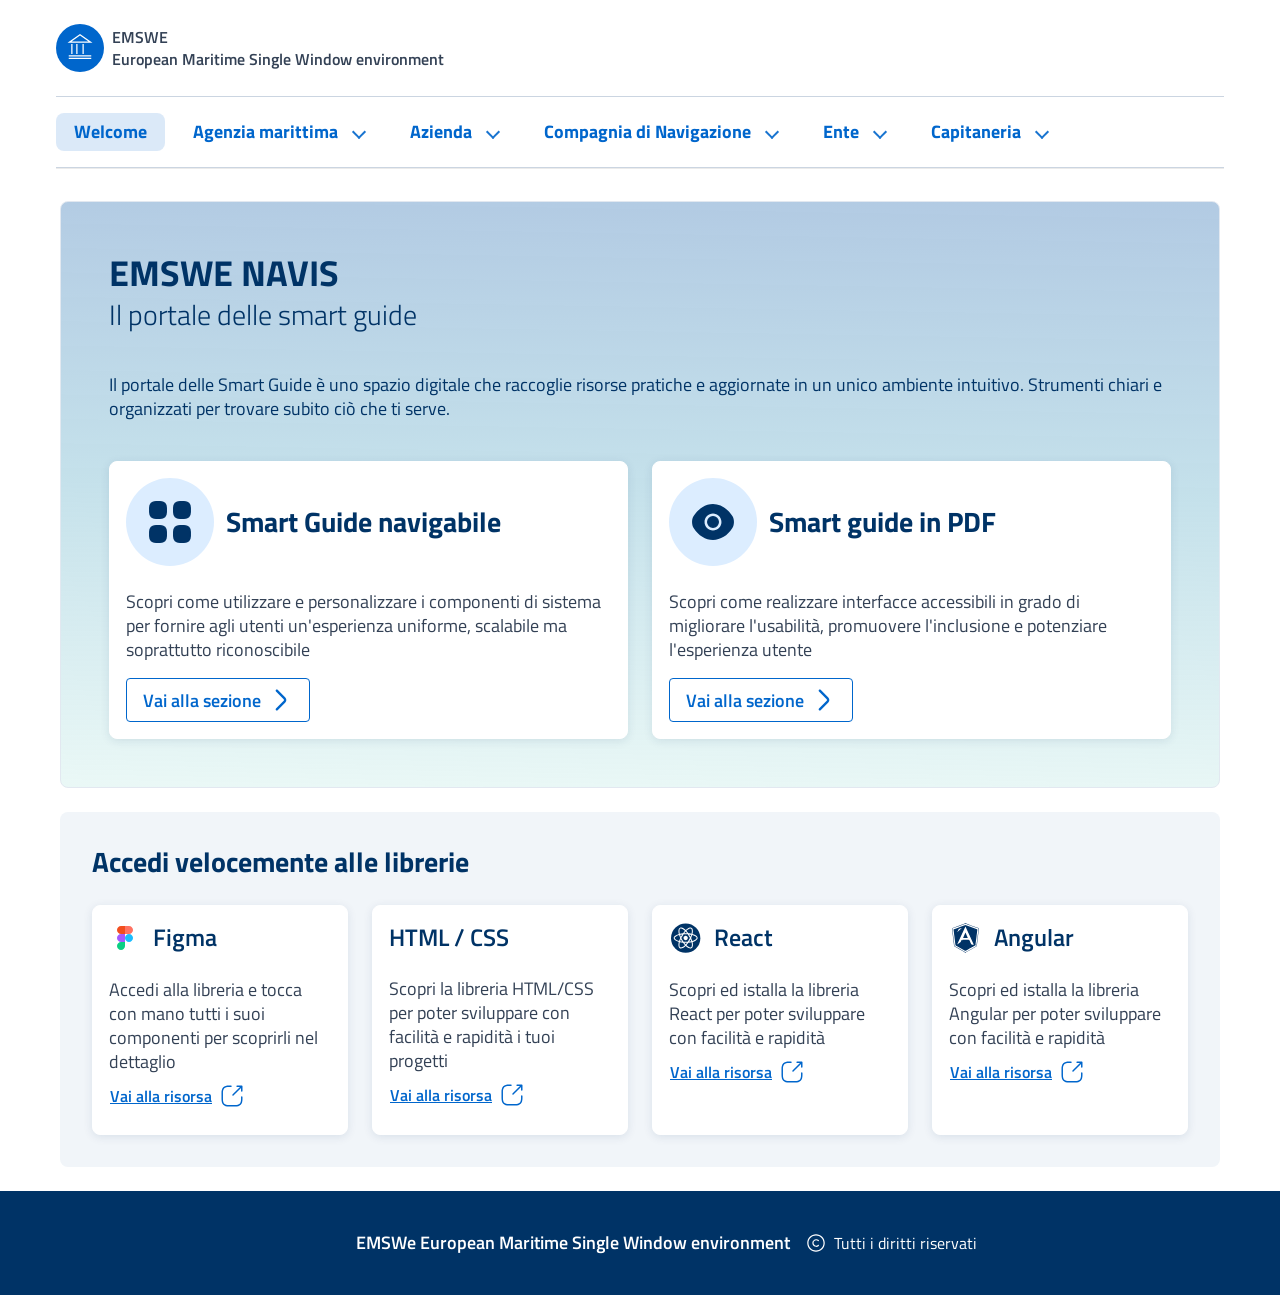
==== index.html @ e878275f "update" ====
<!DOCTYPE html>
<html lang="it">

<head>
  <meta charset="utf-8" />
  <title>EMSWE - European Maritime Single Window environment</title>
  <meta name="viewport" content="width=device-width, initial-scale=1, shrink-to-fit=no" />
  <link rel="shortcut icon" href="./favicon.ico" />

  <!-- Bootstrap 5.3 -->
  <link href="css/bootstrap.min.css" type="text/css" rel="stylesheet" />

  <!-- G36 Theme CSS -->
  <link href="css/font.css" type="text/css" rel="stylesheet" />
  <link href="css/form.css" type="text/css" rel="stylesheet" />
  <link href="css/table.css" type="text/css" rel="stylesheet" />
  <link href="css/theme.css" type="text/css" rel="stylesheet" />

  <!-- Custom css-->
  <link href="css/custom.css" type="text/css" rel="stylesheet" />


</head>

<body>

  <div class="skiplinks">
    <a class="visually-hidden-focusable" href="#navbarNav">Vai al menu di navigazione principale</a>
    <a class="visually-hidden-focusable" href="#main-content">Vai al contenuto principale</a>
    <a class="visually-hidden-focusable" href="#footer">Vai al piè di pagina</a>
  </div>

    <header class="header px-4 px-lg-9 sticky-top">

    <!-- =========================
         HEADER MIDDLE
         ========================= -->
    <div class="header-middle d-flex pt-lg-5 pb-lg-5">
      <div class="nav-left">
        <a class="navbar-brand" title="LOGO" href="index.html">
          <span class="brand-logo">
            <svg width="48" height="48" viewBox="0 0 48 48" fill="none" xmlns="http://www.w3.org/2000/svg">
              <circle cx="24" cy="24" r="24" fill="#0066CC" />
              <path fill-rule="evenodd" clip-rule="evenodd"
                d="M11.5 18.75L24 10L36.5 18.75H11.5ZM12.75 32.5V31.25H35.25V32.5H12.75ZM12.75 33.75V35H35.25V33.75H12.75ZM24 11.5L32.5 17.5H15.5L24 11.5ZM16.5 30V20H15.25V30H16.5ZM21.5 20V30H20.25V20H21.5ZM27.75 30V20H26.5V30H27.75ZM32.75 20V30H31.5V30H32.75Z"
                fill="white" />
            </svg>
          </span>
          <div class="brand-text">
            EMSWE<br />
            European Maritime Single Window environment
          </div>
        </a>
      </div>

      <!-- In mobile questo burger apre lo stesso menu dell'header-bottom (#navbar-D) -->
      <div class="nav-right">
        <div class="ps-3 ps-lg-0">
          <button class="navbar-toggler" type="button" data-bs-toggle="collapse" data-bs-target="#navbar-D"
            aria-controls="navbar-D" aria-expanded="false" aria-label="Toggle navigation">
            <span class="navbar-toggler-icon"></span>
          </button>
        </div>
      </div>
    </div>

    <!-- =========================
         HEADER BOTTOM (MEGA MENU)
         ========================= -->
    <div class="header-bottom">
      <nav class="navbar navbar-expand-lg navbar-light bg-white border-bottom" aria-label="Menu principale">

        <!-- burger SOLO mobile -->
        <button type="button" class="custom-navbar-toggler d-lg-none" aria-label="Mostra o nascondi il menu"
          data-bs-toggle="collapse" data-bs-target="#navbar-D" aria-controls="navbar-D" aria-expanded="false">
          <svg role="img" class="icon" aria-hidden="true">
            <use href="imgs/icon/sprite.svg#it-burger"></use>
          </svg>
        </button>

        <!-- area collassabile -->
        <div class="collapse navbar-collapse" id="navbar-D">

          <div class="menu-wrapper justify-content-lg-between w-100">
            <ul class="navbar-nav py-2">

              <!-- Welcome (metti active sulla pagina corrente) -->
              <li class="nav-item">
                <a class="nav-link active px-lg-2 px-xl-3" href="welcome.html">
                  <span>Welcome</span>
                </a>
              </li>

              <!-- Agenzia marittima -->
              <li class="nav-item dropdown">
                <button type="button" class="nav-link dropdown-toggle px-lg-2 px-xl-3" data-bs-toggle="dropdown"
                  aria-expanded="false" id="mm-agenzia">
                  <span>Agenzia marittima</span>
                  <svg role="img" class="icon icon-xs ms-1" aria-hidden="true">
                    <use href="imgs/icon/sprite.svg#it-expand"></use>
                  </svg>
                </button>

                <div class="dropdown-menu" aria-labelledby="mm-agenzia">
                  <a class="dropdown-item" href="agenzia-agente-raccomandatario.html">Agente raccomandatario marittimo</a>
                  <a class="dropdown-item" href="agenzia-collaboratore.html">Collaboratore</a>
                </div>
              </li>

              <!-- Azienda -->
              <li class="nav-item dropdown">
                <button type="button" class="nav-link dropdown-toggle px-lg-2 px-xl-3" data-bs-toggle="dropdown"
                  aria-expanded="false" id="mm-azienda">
                  <span>Azienda</span>
                  <svg role="img" class="icon icon-xs ms-1" aria-hidden="true">
                    <use href="imgs/icon/sprite.svg#it-expand"></use>
                  </svg>
                </button>

                <div class="dropdown-menu" aria-labelledby="mm-azienda">
                  <a class="dropdown-item" href="azienda-bunkeraggio.html">Società di bunkeraggio</a>
                  <a class="dropdown-item" href="azienda-rifiuti.html">Delegato pratiche rifiuti</a>
                  <a class="dropdown-item" href="azienda-centro-in.html">Centro IN</a>
                  <a class="dropdown-item" href="azienda-consolato.html">Consolato</a>
                  <a class="dropdown-item" href="azienda-pif.html">PIF</a>
                  <a class="dropdown-item" href="azienda-avvisatore.html">Avvisatore marittimo</a>
                  <a class="dropdown-item" href="azienda-stn.html">Servizio tecnico nautici</a>
                  <a class="dropdown-item" href="azienda-chimico-porto.html">Chimico del porto</a>
                  <a class="dropdown-item" href="azienda-terminalista.html">Terminalista</a>
                </div>
              </li>

              <!-- Compagnia di Navigazione -->
              <li class="nav-item dropdown">
                <button type="button" class="nav-link dropdown-toggle px-lg-2 px-xl-3" data-bs-toggle="dropdown"
                  aria-expanded="false" id="mm-compagnia">
                  <span>Compagnia di Navigazione</span>
                  <svg role="img" class="icon icon-xs ms-1" aria-hidden="true">
                    <use href="imgs/icon/sprite.svg#it-expand"></use>
                  </svg>
                </button>

                <div class="dropdown-menu" aria-labelledby="mm-compagnia">
                  <a class="dropdown-item" href="compagnia-comandante.html">Comandante</a>
                  <a class="dropdown-item" href="compagnia-cso.html">CSO</a>
                  <a class="dropdown-item" href="compagnia-sso.html">SSO</a>
                  <a class="dropdown-item" href="compagnia-arp.html">ARP</a>
                  <a class="dropdown-item" href="armatore.html">Armatore</a>
                </div>
              </li>

              <!-- Ente -->
              <li class="nav-item dropdown">
                <button type="button" class="nav-link dropdown-toggle px-lg-2 px-xl-3" data-bs-toggle="dropdown"
                  aria-expanded="false" id="mm-ente">
                  <span>Ente</span>
                  <svg role="img" class="icon icon-xs ms-1" aria-hidden="true">
                    <use href="imgs/icon/sprite.svg#it-expand"></use>
                  </svg>
                </button>

                <div class="dropdown-menu" aria-labelledby="mm-ente">
                  <a class="dropdown-item" href="ente-dogane.html">Agenzia delle Dogane</a>
                  <a class="dropdown-item" href="ente-autorita-portuale.html">Autorità portuale</a>
                  <a class="dropdown-item" href="ente-gdf.html">Guardia di finanza</a>
                  <a class="dropdown-item" href="ente-istat.html">ISTAT</a>
                  <a class="dropdown-item" href="ente-mininterno.html">Ministero dell’Interno</a>
                  <a class="dropdown-item" href="ente-pubblica-sicurezza.html">Pubblica Sicurezza</a>
                  <a class="dropdown-item" href="ente-pcm.html">PCM</a>
                  <a class="dropdown-item" href="ente-sanita-marittima.html">Sanità marittima</a>
                </div>
              </li>

              <!-- Capitaneria -->
              <li class="nav-item dropdown">
                <button type="button" class="nav-link dropdown-toggle px-lg-2 px-xl-3" data-bs-toggle="dropdown"
                  aria-expanded="false" id="mm-capitaneria">
                  <span>Capitaneria</span>
                  <svg role="img" class="icon icon-xs ms-1" aria-hidden="true">
                    <use href="imgs/icon/sprite.svg#it-expand"></use>
                  </svg>
                </button>

                <div class="dropdown-menu" aria-labelledby="mm-capitaneria">
                  <a class="dropdown-item" href="cap-ricerca-pax-crew.html">Utente ricerca pax&amp;crew</a>
                  <a class="dropdown-item" href="cap-amministratore-centrale.html">Amministratore centrale</a>
                  <a class="dropdown-item" href="cap-marlcogecap.html">MARLCOGECAP</a>
                  <a class="dropdown-item" href="cap-centrale-operativa.html">Centrale Operativa</a>
                  <a class="dropdown-item" href="cap-consultazione-abbonamenti.html">Consultazione abbonamenti</a>
                  <a class="dropdown-item" href="cap-statistiche.html">Statistiche</a>
                  <a class="dropdown-item" href="cap-responsabile-locale.html">Responsabile Locale</a>
                  <div class="dropdown-divider"></div>
                  <a class="dropdown-item" href="cap-operatore-as.html">Operatore CP A/S</a>
                  <a class="dropdown-item" href="cap-operatore-accosti.html">Operatore CP Accosti</a>
                  <a class="dropdown-item" href="cap-operatore-dao.html">Operatore CP DAO</a>
                  <a class="dropdown-item" href="cap-operatore-sala-operativa.html">Operatore CP Sala operativa</a>
                  <a class="dropdown-item" href="cap-operatore-sicnav.html">Operatore CP SICNAV</a>
                  <a class="dropdown-item" href="cap-operatore-tecnica.html">Operatore CP Tecnica</a>
                  <a class="dropdown-item" href="cap-ufficiale-ispezione-servizi-istituto.html">
                    Ufficiale d’Ispezione / Responsabile ai servizi d’Istituto
                  </a>
                </div>
              </li>

            </ul>
          </div>

        </div>
      </nav>
    </div>
  </header>

  <main id="main-content" class="container-fluid">
    <div class="px-lg-8">
      <!-- hero-->
      <div class="mt-6 p-6 p-lg-8 bg-gradients rounded">
        <div class="d-flex justify-content-between">
          <div>
            <h1 class="visually-hidden">Emswe</h1>
            <h2 class="fw-bolder titlepage ">EMSWE NAVIS</h2>
            <h3 class="fw-light mb-7 titlepage h4">
              Il portale delle smart guide
            </h3>
          </div>
        <!-- immagine <img src="imgs/hero/logo.svg" class="logoimg" alt="logo ministero dei trasporti" /> -->
        </div>

        <p class="mb-7 titlepage">
          Il portale delle Smart Guide è uno spazio digitale che raccoglie risorse pratiche e aggiornate in un unico ambiente intuitivo. Strumenti chiari e organizzati per trovare subito ciò che ti serve.
        </p>
       
        <div>
          <div class="row">
            <div class="col-12 col-lg-6 mb-6 mb-lg-0">
              <div class="card h-100">
                <div class="card-body">
                  <div class="card-title">
                    <h4 class="text-icon h4" id="design-system"

                    >
                      <img class="me-3" src="imgs/hero/design_system_icon.svg" alt="" />

                      <span> Smart Guide navigabile</span>
                    </h4>
                  </div>

                  <div class="pt-2 body-lg my-4">
                    Scopri come utilizzare e personalizzare i componenti di
                    sistema per fornire agli utenti un'esperienza uniforme,
                    scalabile ma soprattutto riconoscibile
                  </div>
                  <a aria-labelledby="design-system" href="design-system.html " class="btn btn-outline-primary">
                    <span> Vai alla sezione </span>
                    <svg class="icon icon-sm">
                      <use href="imgs/icon/sprite.svg#it-chevron-right"></use>
                    </svg>
                  </a>
                </div>
              </div>
            </div>
            <div class="col-12 col-lg-6">
              <div class="card h-100">
                <div class="card-body">
                  <div class="card-title">
                    <div id="accessibilità" class="text-icon h4">
                      <img class="me-3" src="imgs/hero/accessibilità_icon.svg" alt="" />

                      <span> Smart guide in PDF</span>
                    </div>
                  </div>

                  <div class="pt-2 body-lg my-4">
                    Scopri come realizzare interfacce accessibili in grado di
                    migliorare l'usabilità, promuovere l'inclusione e
                    potenziare l'esperienza utente
                  </div>
                  <a aria-labelledby="accessibilità" href="accessibilità.html" class="btn btn-outline-primary">
                    <span> Vai alla sezione </span>
                    <svg class="icon icon-sm">
                      <use href="imgs/icon/sprite.svg#it-chevron-right"></use>
                    </svg>
                  </a>
                </div>
              </div>
            </div>
          </div>
        </div>
      </div>

      <!-- section 2-->
      <div class="bg-gray my-5 p-6 rounded">
        <h4 class="fw-bold mb-5 titlepage">Accedi velocemente alle librerie</h4>
        <div>
          <div class="row gy-5">
            <div class="col-12 col-lg-3">
              <div class="card h-100">
                <div class="card-body">
                  <div class="card-title">
                    <div id="figma" class="text-icon h5">
                      <img class="me-3" src="imgs/hero/figma_icon.svg" alt="" />

                      <span> Figma </span>
                    </div>
                  </div>

                  <div class="pt-2 body-lg">
                    Accedi alla libreria e tocca con mano tutti i suoi
                    componenti per scoprirli nel dettaglio
                  </div>
                  <a aria-labelledby="figma" 
                  target="_blank" href="https://www.figma.com/design/c3t5UYnXbg9CdV1QPXiPHL/Design-System-MIT---V1.2?node-id=1-5&t=x2cnsgmJHa2cXzy0-1"
                    class="btn btn-bare btn-sm">
                    <span aria-hidden="true">Vai alla risorsa </span>
                    <span class="visually-hidden">Vai alla risorsa - Apertura nuova finestra </span>
                    <svg class="icon icon-sm ">
                      <use href="imgs/icon/sprite.svg#it-external-link"></use>
                    </svg>
                  </a>
                </div>
              </div>
            </div>
            <div class="col-12 col-lg-3">
              <div class="card h-100">
                <div class="card-body">
                  <div class="card-title">
                    <div id="html-css" class="text-icon h5">

                      <span>HTML / CSS</span>
                    </div>
                  </div>

                  <div class="pt-2 body-lg">
                    Scopri la libreria HTML/CSS per poter sviluppare con facilità e rapidità i tuoi progetti
                  </div>

                  <a aria-labelledby="html-css" href="risorse/cartella-html-css-MIT.zip" class="btn btn-bare btn-sm">
                    <span aria-hidden="true">Vai alla risorsa </span>
                    <span class="visually-hidden">Vai alla risorsa - Apertura nuova finestra </span>
                    <svg class="icon icon-sm ">
                      <use href="imgs/icon/sprite.svg#it-external-link"></use>
                    </svg>
                  </a>
                </div>
              </div>
            </div>
            <div class="col-12 col-lg-3">
              <div class="card h-100">
                <div class="card-body">
                  <div class="card-title">
                    <div id="react" class="text-icon h5">
                      <img class="me-3" src="imgs/hero/reac_icon.svg" alt="" />

                      <span> React </span>
                    </div>
                  </div>

                  <div class="pt-2 body-lg">
                    Scopri ed istalla la libreria React per poter sviluppare
                    con facilità e rapidità
                  </div>
                  <a aria-labelledby="react" href="risorse/projectReact.zip" class="btn btn-bare btn-sm">
                    <span aria-hidden="true">Vai alla risorsa </span>
                    <span class="visually-hidden">Vai alla risorsa - Apertura nuova finestra </span>
                    <svg class="icon icon-sm ">
                      <use href="imgs/icon/sprite.svg#it-external-link"></use>
                    </svg>
                  </a>
                </div>
              </div>
            </div>
            <div class="col-12 col-lg-3">
              <div class="card h-100">
                <div class="card-body">
                  <div class="card-title">
                    <div id="angular" class="text-icon h5">
                      <img class="me-3" src="imgs/hero/angular_icon.svg" alt="" />

                      <span> Angular </span>
                    </div>
                  </div>

                  <div class="pt-2 body-lg">
                    Scopri ed istalla la libreria Angular per poter sviluppare
                    con facilità e rapidità
                  </div>
                  <a aria-labelledby="angular" href="risorse/projectAngular.zip" class="btn btn-bare btn-sm">
                    <span aria-hidden="true">Vai alla risorsa </span>
                    <span class="visually-hidden">Vai alla risorsa - Apertura nuova finestra </span>
                    <svg class="icon icon-sm ">
                      <use href="imgs/icon/sprite.svg#it-external-link"></use>
                    </svg>
                  </a>
                </div>
              </div>
            </div>
          </div>
        </div>
      </div>
    </div>
  </main>

  <!-- Cookie Banner 
    <section class="cookie-banner" aria-label="Gestione dei cookies">
        <div class="cookie-content">
            <div class="cookie-header">
                <div class="text-icon align-items-start">
                    <svg class="icon icon-md">
                        <use href="imgs/icon/sprite_fill.svg#cookie"></use>
                    </svg>
                    <span>
                        <h4 class="h4">
                            Cookie
                        </h4>
                        <div class="more">
                            We use cookies to ensure the basic functionalities.
                        </div>
                    </span>
                </div>
                <button class="btn-close" aria-label="Chiudi">
                    <svg class="icon icon-md icon-primary95">
                        <use href="imgs/icon/sprite_fill.svg#it-close-circle"></use>
                    </svg>
                </button>
            </div>

            <div class="cookie-body">
                <div class="condense">
                    We use cookies to ensure the basic functionalities of the website and to enhance your online
                    experience.
                    You can choose for each category to opt-in/out whenever you want.
                    <a href="javascript:cookieReadMore();" class="text-u text-w6">Read more</a>.
                </div>

                <div class="more">
                    <div>
                        I use cookies to ensure the basic functionalities of the website and to enhance your online
                        experience.
                        You can choose for each category to opt-in/out whenever you want. For more details about cookies
                        and how I use them, read the full <a href="#" class="text-u text-w6">cookie policy</a>.
                    </div>

                    <div class="group-inline pt-4">
                        <div class="form-group field-wide">
                            <div class="form-toggle right">
                                <div class="toggle w-100 bg-primary05 rounded p-2">
                                    <input type="checkbox" role="switch" id="toggle-1">
                                    <label for="toggle-1">
                                        <span>Strictly necessary cookies</span>
                                    </label>
                                </div>
                            </div>
                        </div>
                    </div>
                    <div class="group-inline">
                        <div class="form-group field-wide">
                            <div class="form-toggle right">
                                <div class="toggle w-100 bg-primary05 rounded p-2">
                                    <input type="checkbox" role="switch" id="toggle-1">
                                    <label for="toggle-1">
                                        <span>Strictly analytics cookies</span>
                                    </label>
                                </div>
                            </div>
                        </div>
                    </div>
                    <div class="group-inline">
                        <div class="form-group field-wide">
                            <div class="form-toggle right">
                                <div class="toggle w-100 bg-primary05 rounded p-2">
                                    <input type="checkbox" role="switch" id="toggle-1">
                                    <label for="toggle-1">
                                        <span>Marketing cookies</span>
                                    </label>
                                </div>
                            </div>
                        </div>
                    </div>

                </div>

            </div>
            <div class="cookie-footer">
                <div class="btn-group-left">
                    <button class="btn btn-lg btn-outline-primary condense">
                        Mostra dettagli
                    </button>
                    <button class="btn btn-lg btn-outline-primary more">
                        Accetta tutti
                    </button>
                </div>
                <div class="btn-group-right">
                    <button class="btn btn-lg btn-danger">
                        Rifiuta
                    </button>
                    <button class="btn btn-lg btn-primary condense">
                        Accetta tutti
                    </button>
                    <button class="btn btn-lg btn-primary more">
                        Accetta selezionati
                    </button>
                </div>
            </div>
        </div>
    </section>-->
  <footer id="footer">
    <div class="footer-credits">
      <div class="container">

        <div class="navbar-brand pe-4">
          <svg class="icon icon-lg" aria-hidden="true">
            <use href="imgs/icon/ministero.svg#ministero"></use>
          </svg>
          <div class="body-lg text-w6 ps-3">
           EMSWe
European Maritime Single Window environment
          </div>
        </div>

        <div class="text-icon">
          <svg class="icon icon-xs" aria-hidden="true">
            <use href="imgs/icon/sprite.svg#it-copyright"></use>
          </svg>
          <span>
            Tutti i diritti riservati
          </span>
        </div>

      </div>
    </div>
  </footer>

  <script src="js/bootstrap.bundle.min.js"></script>
  <script src="js/script.js"></script>
</body>

</html>
---- css/font.css ----
/* Titillium+Web:300,400,600,700 */

/* titillium-web-300 - latin-ext_latin */
@font-face {
    font-family: 'Titillium Web';
    font-style: normal;
    font-weight: 300;
    font-display: swap;
    src: url('../fonts/Titillium_Web/titillium-web-v10-latin-ext_latin-300.eot'); /* IE9 Compat Modes */
    src: local(''),
        url('../fonts/Titillium_Web/titillium-web-v10-latin-ext_latin-300.eot?#iefix') format('embedded-opentype'), /* IE6-IE8 */
        url('../fonts/Titillium_Web/titillium-web-v10-latin-ext_latin-300.woff2') format('woff2'), /* Super Modern Browsers */
        url('../fonts/Titillium_Web/titillium-web-v10-latin-ext_latin-300.woff') format('woff'), /* Modern Browsers */
        url('../fonts/Titillium_Web/titillium-web-v10-latin-ext_latin-300.ttf') format('truetype'), /* Safari, Android, iOS */
        url('../fonts/Titillium_Web/titillium-web-v10-latin-ext_latin-300.svg#TitilliumWeb') format('svg'); /* Legacy iOS */
}

/* titillium-web-300italic - latin-ext_latin */
@font-face {
    font-family: 'Titillium Web';
    font-style: italic;
    font-weight: 300;
    font-display: swap;
    src: url('../fonts/Titillium_Web/titillium-web-v10-latin-ext_latin-300italic.eot'); /* IE9 Compat Modes */
    src: local(''),
        url('../fonts/Titillium_Web/titillium-web-v10-latin-ext_latin-300italic.eot?#iefix') format('embedded-opentype'), /* IE6-IE8 */
        url('../fonts/Titillium_Web/titillium-web-v10-latin-ext_latin-300italic.woff2') format('woff2'), /* Super Modern Browsers */
        url('../fonts/Titillium_Web/titillium-web-v10-latin-ext_latin-300italic.woff') format('woff'), /* Modern Browsers */
        url('../fonts/Titillium_Web/titillium-web-v10-latin-ext_latin-300italic.ttf') format('truetype'), /* Safari, Android, iOS */
        url('../fonts/Titillium_Web/titillium-web-v10-latin-ext_latin-300italic.svg#TitilliumWeb') format('svg'); /* Legacy iOS */
}

/* titillium-web-regular - latin-ext_latin */
@font-face {
    font-family: 'Titillium Web';
    font-style: normal;
    font-weight: 400;
    font-display: swap;
    src: url('../fonts/Titillium_Web/titillium-web-v10-latin-ext_latin-regular.eot'); /* IE9 Compat Modes */
    src: local(''),
        url('../fonts/Titillium_Web/titillium-web-v10-latin-ext_latin-regular.eot?#iefix') format('embedded-opentype'), /* IE6-IE8 */
        url('../fonts/Titillium_Web/titillium-web-v10-latin-ext_latin-regular.woff2') format('woff2'), /* Super Modern Browsers */
        url('../fonts/Titillium_Web/titillium-web-v10-latin-ext_latin-regular.woff') format('woff'), /* Modern Browsers */
        url('../fonts/Titillium_Web/titillium-web-v10-latin-ext_latin-regular.ttf') format('truetype'), /* Safari, Android, iOS */
        url('../fonts/Titillium_Web/titillium-web-v10-latin-ext_latin-regular.svg#TitilliumWeb') format('svg'); /* Legacy iOS */
}

/* titillium-web-italic - latin-ext_latin */
@font-face {
    font-family: 'Titillium Web';
    font-style: italic;
    font-weight: 400;
    font-display: swap;
    src: url('../fonts/Titillium_Web/titillium-web-v10-latin-ext_latin-italic.eot'); /* IE9 Compat Modes */
    src: local(''),
        url('../fonts/Titillium_Web/titillium-web-v10-latin-ext_latin-italic.eot?#iefix') format('embedded-opentype'), /* IE6-IE8 */
        url('../fonts/Titillium_Web/titillium-web-v10-latin-ext_latin-italic.woff2') format('woff2'), /* Super Modern Browsers */
        url('../fonts/Titillium_Web/titillium-web-v10-latin-ext_latin-italic.woff') format('woff'), /* Modern Browsers */
        url('../fonts/Titillium_Web/titillium-web-v10-latin-ext_latin-italic.ttf') format('truetype'), /* Safari, Android, iOS */
        url('../fonts/Titillium_Web/titillium-web-v10-latin-ext_latin-italic.svg#TitilliumWeb') format('svg'); /* Legacy iOS */
}

/* titillium-web-700 - latin-ext_latin */
@font-face {
    font-family: 'Titillium Web';
    font-style: normal;
    font-weight: 700;
    font-display: swap;
    src: url('../fonts/Titillium_Web/titillium-web-v10-latin-ext_latin-700.eot'); /* IE9 Compat Modes */
    src: local(''),
        url('../fonts/Titillium_Web/titillium-web-v10-latin-ext_latin-700.eot?#iefix') format('embedded-opentype'), /* IE6-IE8 */
        url('../fonts/Titillium_Web/titillium-web-v10-latin-ext_latin-700.woff2') format('woff2'), /* Super Modern Browsers */
        url('../fonts/Titillium_Web/titillium-web-v10-latin-ext_latin-700.woff') format('woff'), /* Modern Browsers */
        url('../fonts/Titillium_Web/titillium-web-v10-latin-ext_latin-700.ttf') format('truetype'), /* Safari, Android, iOS */
        url('../fonts/Titillium_Web/titillium-web-v10-latin-ext_latin-700.svg#TitilliumWeb') format('svg'); /* Legacy iOS */
}

/* titillium-web-700italic - latin-ext_latin */
@font-face {
    font-family: 'Titillium Web';
    font-style: italic;
    font-weight: 700;
    font-display: swap;
    src: url('../fonts/Titillium_Web/titillium-web-v10-latin-ext_latin-700italic.eot'); /* IE9 Compat Modes */
    src: local(''),
        url('../fonts/Titillium_Web/titillium-web-v10-latin-ext_latin-700italic.eot?#iefix') format('embedded-opentype'), /* IE6-IE8 */
        url('../fonts/Titillium_Web/titillium-web-v10-latin-ext_latin-700italic.woff2') format('woff2'), /* Super Modern Browsers */
        url('../fonts/Titillium_Web/titillium-web-v10-latin-ext_latin-700italic.woff') format('woff'), /* Modern Browsers */
        url('../fonts/Titillium_Web/titillium-web-v10-latin-ext_latin-700italic.ttf') format('truetype'), /* Safari, Android, iOS */
        url('../fonts/Titillium_Web/titillium-web-v10-latin-ext_latin-700italic.svg#TitilliumWeb') format('svg'); /* Legacy iOS */
}
/* titillium-web-600 - latin-ext_latin */
@font-face {
    font-family: 'Titillium Web';
    font-style: normal;
    font-weight: 600;
    font-display: swap;
    src: url('../fonts/Titillium_Web/titillium-web-v10-latin-ext_latin-600.eot'); /* IE9 Compat Modes */
    src: local(''),
        url('../fonts/Titillium_Web/titillium-web-v10-latin-ext_latin-600.eot?#iefix') format('embedded-opentype'), /* IE6-IE8 */
        url('../fonts/Titillium_Web/titillium-web-v10-latin-ext_latin-600.woff2') format('woff2'), /* Super Modern Browsers */
        url('../fonts/Titillium_Web/titillium-web-v10-latin-ext_latin-600.woff') format('woff'), /* Modern Browsers */
        url('../fonts/Titillium_Web/titillium-web-v10-latin-ext_latin-600.ttf') format('truetype'), /* Safari, Android, iOS */
        url('../fonts/Titillium_Web/titillium-web-v10-latin-ext_latin-600.svg#TitilliumWeb') format('svg'); /* Legacy iOS */
}

/* titillium-web-600italic - latin-ext_latin */
@font-face {
    font-family: 'Titillium Web';
    font-style: italic;
    font-weight: 600;
    font-display: swap;
    src: url('../fonts/Titillium_Web/titillium-web-v10-latin-ext_latin-600italic.eot'); /* IE9 Compat Modes */
    src: local(''),
        url('../fonts/Titillium_Web/titillium-web-v10-latin-ext_latin-600italic.eot?#iefix') format('embedded-opentype'), /* IE6-IE8 */
        url('../fonts/Titillium_Web/titillium-web-v10-latin-ext_latin-600italic.woff2') format('woff2'), /* Super Modern Browsers */
        url('../fonts/Titillium_Web/titillium-web-v10-latin-ext_latin-600italic.woff') format('woff'), /* Modern Browsers */
        url('../fonts/Titillium_Web/titillium-web-v10-latin-ext_latin-600italic.ttf') format('truetype'), /* Safari, Android, iOS */
        url('../fonts/Titillium_Web/titillium-web-v10-latin-ext_latin-600italic.svg#TitilliumWeb') format('svg'); /* Legacy iOS */
}

/* Lora:400,700 */

/* lora-regular - latin-ext_latin */
@font-face {
    font-family: 'Lora';
    font-style: normal;
    font-weight: 400;
    font-display: swap;
    src: url('../fonts/Lora/lora-v20-latin-ext_latin-regular.eot'); /* IE9 Compat Modes */
    src: local(''),
        url('../fonts/Lora/lora-v20-latin-ext_latin-regular.eot?#iefix') format('embedded-opentype'), /* IE6-IE8 */
        url('../fonts/Lora/lora-v20-latin-ext_latin-regular.woff2') format('woff2'), /* Super Modern Browsers */
        url('../fonts/Lora/lora-v20-latin-ext_latin-regular.woff') format('woff'), /* Modern Browsers */
        url('../fonts/Lora/lora-v20-latin-ext_latin-regular.ttf') format('truetype'), /* Safari, Android, iOS */
        url('../fonts/Lora/lora-v20-latin-ext_latin-regular.svg#Lora') format('svg'); /* Legacy iOS */
}

/* lora-700 - latin-ext_latin */
@font-face {
    font-family: 'Lora';
    font-style: normal;
    font-weight: 700;
    font-display: swap;
    src: url('../fonts/Lora/lora-v20-latin-ext_latin-700.eot'); /* IE9 Compat Modes */
    src: local(''),
        url('../fonts/Lora/lora-v20-latin-ext_latin-700.eot?#iefix') format('embedded-opentype'), /* IE6-IE8 */
        url('../fonts/Lora/lora-v20-latin-ext_latin-700.woff2') format('woff2'), /* Super Modern Browsers */
        url('../fonts/Lora/lora-v20-latin-ext_latin-700.woff') format('woff'), /* Modern Browsers */
        url('../fonts/Lora/lora-v20-latin-ext_latin-700.ttf') format('truetype'), /* Safari, Android, iOS */
        url('../fonts/Lora/lora-v20-latin-ext_latin-700.svg#Lora') format('svg'); /* Legacy iOS */
}

/* lora-italic - latin-ext_latin */
@font-face {
    font-family: 'Lora';
    font-style: italic;
    font-weight: 400;
    font-display: swap;
    src: url('../fonts/Lora/lora-v20-latin-ext_latin-italic.eot'); /* IE9 Compat Modes */
    src: local(''),
        url('../fonts/Lora/lora-v20-latin-ext_latin-italic.eot?#iefix') format('embedded-opentype'), /* IE6-IE8 */
        url('../fonts/Lora/lora-v20-latin-ext_latin-italic.woff2') format('woff2'), /* Super Modern Browsers */
        url('../fonts/Lora/lora-v20-latin-ext_latin-italic.woff') format('woff'), /* Modern Browsers */
        url('../fonts/Lora/lora-v20-latin-ext_latin-italic.ttf') format('truetype'), /* Safari, Android, iOS */
        url('../fonts/Lora/lora-v20-latin-ext_latin-italic.svg#Lora') format('svg'); /* Legacy iOS */
}

/* lora-700italic - latin-ext_latin */
@font-face {
    font-family: 'Lora';
    font-style: italic;
    font-weight: 700;
    font-display: swap;
    src: url('../fonts/Lora/lora-v20-latin-ext_latin-700italic.eot'); /* IE9 Compat Modes */
    src: local(''),
        url('../fonts/Lora/lora-v20-latin-ext_latin-700italic.eot?#iefix') format('embedded-opentype'), /* IE6-IE8 */
        url('../fonts/Lora/lora-v20-latin-ext_latin-700italic.woff2') format('woff2'), /* Super Modern Browsers */
        url('../fonts/Lora/lora-v20-latin-ext_latin-700italic.woff') format('woff'), /* Modern Browsers */
        url('../fonts/Lora/lora-v20-latin-ext_latin-700italic.ttf') format('truetype'), /* Safari, Android, iOS */
        url('../fonts/Lora/lora-v20-latin-ext_latin-700italic.svg#Lora') format('svg'); /* Legacy iOS */
}

/* Roboto+Mono:400,700 */

/* roboto-mono-regular - latin-ext_latin */
@font-face {
    font-family: 'Roboto Mono';
    font-style: normal;
    font-weight: 400;
    font-display: swap;
    src: url('../fonts/Roboto_Mono/roboto-mono-v13-latin-ext_latin-regular.eot'); /* IE9 Compat Modes */
    src: local(''),
        url('../fonts/Roboto_Mono/roboto-mono-v13-latin-ext_latin-regular.eot?#iefix') format('embedded-opentype'), /* IE6-IE8 */
        url('../fonts/Roboto_Mono/roboto-mono-v13-latin-ext_latin-regular.woff2') format('woff2'), /* Super Modern Browsers */
        url('../fonts/Roboto_Mono/roboto-mono-v13-latin-ext_latin-regular.woff') format('woff'), /* Modern Browsers */
        url('../fonts/Roboto_Mono/roboto-mono-v13-latin-ext_latin-regular.ttf') format('truetype'), /* Safari, Android, iOS */
        url('../fonts/Roboto_Mono/roboto-mono-v13-latin-ext_latin-regular.svg#RobotoMono') format('svg'); /* Legacy iOS */
}

/* roboto-mono-700 - latin-ext_latin */
@font-face {
    font-family: 'Roboto Mono';
    font-style: normal;
    font-weight: 700;
    font-display: swap;
    src: url('../fonts/Roboto_Mono/roboto-mono-v13-latin-ext_latin-700.eot'); /* IE9 Compat Modes */
    src: local(''),
        url('../fonts/Roboto_Mono/roboto-mono-v13-latin-ext_latin-700.eot?#iefix') format('embedded-opentype'), /* IE6-IE8 */
        url('../fonts/Roboto_Mono/roboto-mono-v13-latin-ext_latin-700.woff2') format('woff2'), /* Super Modern Browsers */
        url('../fonts/Roboto_Mono/roboto-mono-v13-latin-ext_latin-700.woff') format('woff'), /* Modern Browsers */
        url('../fonts/Roboto_Mono/roboto-mono-v13-latin-ext_latin-700.ttf') format('truetype'), /* Safari, Android, iOS */
        url('../fonts/Roboto_Mono/roboto-mono-v13-latin-ext_latin-700.svg#RobotoMono') format('svg'); /* Legacy iOS */
}

/* roboto-mono-italic - latin-ext_latin */
@font-face {
    font-family: 'Roboto Mono';
    font-style: italic;
    font-weight: 400;
    font-display: swap;
    src: url('../fonts/Roboto_Mono/roboto-mono-v13-latin-ext_latin-italic.eot'); /* IE9 Compat Modes */
    src: local(''),
        url('../fonts/Roboto_Mono/roboto-mono-v13-latin-ext_latin-italic.eot?#iefix') format('embedded-opentype'), /* IE6-IE8 */
        url('../fonts/Roboto_Mono/roboto-mono-v13-latin-ext_latin-italic.woff2') format('woff2'), /* Super Modern Browsers */
        url('../fonts/Roboto_Mono/roboto-mono-v13-latin-ext_latin-italic.woff') format('woff'), /* Modern Browsers */
        url('../fonts/Roboto_Mono/roboto-mono-v13-latin-ext_latin-italic.ttf') format('truetype'), /* Safari, Android, iOS */
        url('../fonts/Roboto_Mono/roboto-mono-v13-latin-ext_latin-italic.svg#RobotoMono') format('svg'); /* Legacy iOS */
}

/* roboto-mono-700italic - latin-ext_latin */
@font-face {
    font-family: 'Roboto Mono';
    font-style: italic;
    font-weight: 700;
    font-display: swap;
    src: url('../fonts/Roboto_Mono/roboto-mono-v13-latin-ext_latin-700italic.eot'); /* IE9 Compat Modes */
    src: local(''),
        url('../fonts/Roboto_Mono/roboto-mono-v13-latin-ext_latin-700italic.eot?#iefix') format('embedded-opentype'), /* IE6-IE8 */
        url('../fonts/Roboto_Mono/roboto-mono-v13-latin-ext_latin-700italic.woff2') format('woff2'), /* Super Modern Browsers */
        url('../fonts/Roboto_Mono/roboto-mono-v13-latin-ext_latin-700italic.woff') format('woff'), /* Modern Browsers */
        url('../fonts/Roboto_Mono/roboto-mono-v13-latin-ext_latin-700italic.ttf') format('truetype'), /* Safari, Android, iOS */
        url('../fonts/Roboto_Mono/roboto-mono-v13-latin-ext_latin-700italic.svg#RobotoMono') format('svg'); /* Legacy iOS */
}
---- css/form.css ----
/**
 * Form
*/

/* Button */
.btn{			
			--bs-btn-h:44px;
			--bs-btn-icon-size:20px;
			height:var(--bs-btn-h); display:inline-flex; flex-wrap:nowrap; flex-direction:row; align-items:center;	justify-content:center; white-space:nowrap;
}

.btn > span + .icon,
.btn > .icon + .avatar,
.btn > .avatar + span,
.btn > .icon + .icon,
.btn > .icon + span{	margin-left:8px;	}	

/* Button - Icon */
.btn 					   .icon{	--bs-icon-fill:var(--bs-btn-color);		--bs-icon-size:var(--bs-btn-icon-size);	}
.btn:not(:disabled):hover  .icon{	--bs-icon-fill:var(--bs-btn-hover-color);	}
.btn:not(:disabled):active .icon{	--bs-icon-fill:var(--bs-btn-active-color);	}

/* */
.btn.btn-icon-solo{			padding-left:var(--bs-btn-padding-y);	padding-right:var(--bs-btn-padding-y);	}

/* Button - Size */
.btn.btn-lg{		--bs-btn-h:56px;	--bs-btn-icon-size:24px;	}
.btn.btn-sm{		--bs-btn-h:44px;	--bs-btn-icon-size:20px	}


/* Button */
.btn.btn-primary{			--bs-btn-color: var(--bs-white);			--bs-btn-bg: var(--bs-primary70);			
							--bs-btn-hover-color: var(--bs-white);		--bs-btn-hover-bg: var(--bs-primary80);
							--bs-btn-active-color: var(--bs-white);		--bs-btn-active-bg: var(--bs-primary95);	
}
.btn.btn-white{				--bs-btn-color: var(--bs-primary70);		--bs-btn-bg: var(--bs-white);				
							--bs-btn-hover-color: var(--bs-primary80);	--bs-btn-hover-bg: var(--bs-white);
							--bs-btn-active-color: var(--bs-primary95);	--bs-btn-active-bg: var(--bs-primary10);	
}
.btn.btn-secondary{			--bs-btn-color: var(--bs-secondary95);		--bs-btn-bg: var(--bs-secondary40);			
							--bs-btn-hover-color: var(--bs-white);		--bs-btn-hover-bg: var(--bs-secondary70);
							--bs-btn-active-color: var(--bs-white);		--bs-btn-active-bg: var(--bs-secondary90);	
}
.btn.btn-success{			--bs-btn-color: var(--bs-white);			--bs-btn-bg: var(--bs-success60);			
							--bs-btn-hover-color: var(--bs-white);		--bs-btn-hover-bg:var(--bs-success70);
							--bs-btn-active-color: var(--bs-white);		--bs-btn-active-bg: var(--bs-success80);	
}
.btn.btn-warning{			--bs-btn-color: var(--bs-white);			--bs-btn-bg: var(--bs-warning70);
							--bs-btn-hover-color: var(--bs-white);		--bs-btn-hover-bg:var(--bs-warning90);
							--bs-btn-active-color: var(--bs-white);		--bs-btn-active-bg: var(--bs-warning95);	
}
.btn.btn-danger{			--bs-btn-color: var(--bs-white);			--bs-btn-bg: var(--bs-danger60);
							--bs-btn-hover-color: var(--bs-white);		--bs-btn-hover-bg:var(--bs-danger70);
							--bs-btn-active-color: var(--bs-white);		--bs-btn-active-bg: var(--bs-danger80);	
}


/* Button - Outline */
.btn.btn-outline-primary{		--bs-btn-color: var(--bs-primary70);			--bs-btn-border: var(--bs-primary70);
								--bs-btn-hover-color: var(--bs-primary80);		--bs-btn-hover-border-color: var(--bs-primary80);	
								--bs-btn-active-color: var(--bs-primary95);		--bs-btn-active-border-color: var(--bs-primary95);
}
.btn.btn-outline-white{			--bs-btn-color: var(--bs-white);				--bs-btn-border: var(--bs-white);
								--bs-btn-hover-color: var(--bs-primary20);		--bs-btn-hover-border-color: var(--bs-primary20);	
								--bs-btn-active-color: var(--bs-primary40);		--bs-btn-active-border-color: var(--bs-primary40);	
}
.btn.btn-outline-secondary{		--bs-btn-color: var(--bs-secondary70);			--bs-btn-border: var(--bs-secondary50);
								--bs-btn-hover-color:var(--bs-secondary90);		--bs-btn-hover-border-color: var(--bs-secondary70);	
								--bs-btn-active-color:var(--bs-secondary95);	--bs-btn-active-border-color: var(--bs-secondary95);	
}
.btn.btn-outline-success{		--bs-btn-color: var(--bs-success60);			--bs-btn-border: var(--bs-success60);
								--bs-btn-hover-color: var(--bs-success70);		--bs-btn-hover-border-color: var(--bs-success70);
								--bs-btn-active-color: var(--bs-success80);		--bs-btn-active-border-color: var(--bs-success80);	
}
.btn.btn-outline-warning{		--bs-btn-color: var(--bs-warning70);			--bs-btn-border: var(--bs-warning70);
								--bs-btn-hover-color: var(--bs-warning90);		--bs-btn-hover-border-color: var(--bs-warning90);
								--bs-btn-active-color: var(--bs-warning95);		--bs-btn-active-border-color: var(--bs-warning95);	
}
.btn.btn-outline-danger{		--bs-btn-color: var(--bs-danger60);				--bs-btn-border: var(--bs-danger60);	
								--bs-btn-hover-color: var(--bs-danger70);		--bs-btn-hover-border-color: var(--bs-danger70);
								--bs-btn-active-color: var(--bs-danger80);		--bs-btn-active-border-color: var(--bs-danger80);	
}

/* Button - Bare */
.btn.btn-bare{					--bs-btn-padding-x:0;
								--bs-btn-color: var(--bs-primary70);		--bs-btn-bg:transparent;		--bs-btn-border:transparent;
								--bs-btn-hover-color: var(--bs-primary80);	--bs-btn-hover-bg:transparent;	--bs-btn-hover-border-color:transparent;
								--bs-btn-active-color: var(--bs-primary95);	--bs-btn-active-bg:transparent;	--bs-btn-active-border-color:transparent;
								text-decoration: underline;	
}
.btn.btn-bare.bare-white{		
								--bs-btn-color: var(--bs-white);		
								--bs-btn-hover-color: var(--bs-primary20);	
								--bs-btn-active-color: var(--bs-primary40);	
}
.btn.btn-bare.bare-secondary{		
								--bs-btn-color: var(--bs-secondary70);		
								--bs-btn-hover-color: var(--bs-secondary90);	
								--bs-btn-active-color: var(--bs-secondary96);	
}
.btn.btn-bare.bare-danger{		
								--bs-btn-color: var(--bs-danger60);		
								--bs-btn-hover-color: var(--bs-danger70);	
								--bs-btn-active-color: var(--bs-danger80);	
}
.btn.btn-bare.bare-warning{		
								--bs-btn-color: var(--bs-warning70);		
								--bs-btn-hover-color: var(--bs-warning90);	
								--bs-btn-active-color: var(--bs-warning95);	
}
.btn.btn-bare.bare-success{		
								--bs-btn-color: var(--bs-success60);		
								--bs-btn-hover-color: var(--bs-success70);	
								--bs-btn-active-color: var(--bs-success80);	
}


/* Button */
.btn:not(.disabled):not(:disabled){					color:var(--bs-btn-color);						}

.btn:hover:not(.disabled):not(:disabled){			color:var(--bs-btn-hover-color) !important;		}
.btn:active:not(.disabled):not(:disabled){			color:var(--bs-btn-active-color) !important;	}

.btn:not([class*="btn-outline-"]){	--bs-btn-border-color:var(--bs-btn-bg); --bs-btn-hover-border-color:var(--bs-btn-hover-bg); --bs-btn-active-border-color:var(--bs-btn-active-bg);		}
.btn:not([class*="btn-outline-"]):hover:not(.disabled):not(:disabled):not(.btn-bare):not(.btn-bare){	--bs-btn-bg:var(--bs-btn-hover-bg);		background-color:var(--bs-btn-bg);	}
.btn:not([class*="btn-outline-"]):active:not(.disabled):not(:disabled):not(.btn-bare):not(.btn-bare){	--bs-btn-bg:var(--bs-btn-active-bg);	background-color:var(--bs-btn-bg);	}

.btn[class*="btn-outline-"]{											background-color:transparent;	}
.btn[class*="btn-outline-"]:hover:not(.disabled):not(:disabled){		background-color:transparent;	}
.btn[class*="btn-outline-"]:active:not(.disabled):not(:disabled){		background-color:transparent;	}


/* Button Disabled */
.btn.disabled,
.btn:disabled{		
				cursor:not-allowed;
				--bs-btn-disabled-color:var(--bs-gray-400);
				--bs-btn-disabled-bg:var(--bs-gray-100);	--bs-btn-disabled-border-color:var(--bs-gray-300);
}
.btn[class*="btn-outline-"].disabled,
.btn[class*="btn-outline-"]:disabled{		--bs-btn-disabled-bg:var(--bs-white);	}

.btn:not([class*="btn-outline-"]).disabled,
.btn:not([class*="btn-outline-"]):disabled{	--bs-btn-disabled-border-color: var(--bs-gray-100);	}

.btn.btn-bare.disabled,
.btn.btn-bare:disabled{				--bs-btn-disabled-bg:transparent;	--bs-btn-disabled-border-color:transparent;		}
.btn.disabled .icon,
.btn:disabled .icon{				fill:var(--bs-btn-disabled-color);		}

/* Button - Close */
.btn-close{		
			--bs-btn-box-shadow:none;
			--bs-btn-close-hover-opacity:1;
			--bs-btn-close-disabled-opacity:1;
			background:none; width:auto; height:auto; margin:0;	padding:0;	opacity:1;			
}
.btn-close .icon{	--bs-icon-fill:var(--bs-primary95);  --bs-icon-size:32px;	}


/* Button - Floating */
.btn-floating{		--bs-btn-color: var(--bs-white);			--bs-btn-bg: var(--bs-secondary40);			
					--bs-btn-hover-color: var(--bs-white);		--bs-btn-hover-bg: var(--bs-secondary70);
					--bs-btn-active-color: var(--bs-white);		--bs-btn-active-bg: var(--bs-secondary90);
					--bs-btn-size:32px;		--bs-translate:-32px;		--bs-btn-h:auto;
											--bs-hover-translate:-36px;
					border-radius:50%; box-shadow:0px 3px 22px 0px rgba(0, 51, 102, 0.10);	padding:20px; 
					position:absolute;	 top:var(--bs-btn-size); left:var(--bs-btn-size); transform: translate(var(--bs-translate), var(--bs-translate));
						transition:all .3s;
	}
.btn-floating .icon{		--bs-icon-size:24px;	--bs-hover-icon-size:32px;	}

.btn-floating:not(:active):not(:disabled):hover,
.btn-floating:not(.active):not(.disabled):hover{		 		--bs-translate:var(--bs-hover-translate);	}

.btn-floating:not(:active):not(:disabled):hover .icon,
.btn-floating:not(.active):not(.disabled):hover .icon{		--bs-icon-size:var(--bs-hover-icon-size);	}




/* Button - Group */
.btn-group{						position:relative;	}
.btn-group > .btn + .btn{		margin-left:1px !important;	}


/* Toolbar */
.btn-toolbar{		 	
				--bs-toolbar-pt:8px;	
				--bs-toolbar-pb:24px;
				--bs-toolbar-gx:8px;
				padding-top:var(--bs-toolbar-pt); padding-bottom:var(--bs-toolbar-pb); flex-direction:row; flex-wrap:nowrap;  
				margin-left:calc(var(--bs-toolbar-gx) * -1);  margin-right:calc(var(--bs-toolbar-gx) * -1); 
}
.btn-toolbar > .container{	display:flex;	flex-wrap:nowrap;  	flex-direction:row;	justify-content:flex-start;		text-align:center;		}
.btn-toolbar .btn{			margin:16px var(--bs-toolbar-gx) 0 var(--bs-toolbar-gx);			}


/* Toolbar Group */
.btn-group-left,
.btn-group-right{   flex:0 1 100%;	max-width:100%; margin:0; font-size:0;	}

.btn-group-left{    text-align:left; 	 	}
.btn-group-right{   text-align:right;    	}

/* */
.btn-group-wide{				flex:0 1 100%; 	width:100%; max-width:100%;	padding:0 var(--bs-toolbar-gx);	}
.btn-group-wide .btn{			width:100%; margin:0;						}
.btn-group-wide .btn + .btn{	margin-top:16px; margin-left:0;				}


/* Bottom bar */
.bottom-bar{			padding:0 60px;	background-color:var(--bs-primary10);	}
.bottom-bar.bar-dark{					background-color:var(--bs-primary95);	}

.bottom-bar .btn-group-left,
.bottom-bar .btn-group-right{   flex:1 1 auto;		}


/* Form Group */
.form-group{	--bs-field-bg:var(--bs-white);	
				--bs-field-color:var(--bs-gray-700);	
				--bs-field-icon-fill:var(--bs-primary95);	 
				--bs-field-border:var(--bs-gray-300);
				--bs-field-ps:12px;
				--bs-field-pe:12px;
				--bs-field-py:10px;
				--bs-field-h:48px;
				--bs-field-bg-icon:none;
				--bs-border-radius:4px;
				--bs-focus-bs:0 0 0 2px var(--bs-primary95);
}
.form-group > label{		padding:6px 8px; font-weight:600; color:var(--bs-primary95);	}
.form-group .form-control,
.form-group .form-select{ 	color:var(--bs-field-color); border-color:var(--bs-field-border); height:var(--bs-field-h);
							background-color:var(--bs-field-bg); background-repeat:no-repeat;
							font-size:1.125rem;			
}

.form-group .form-control:not(:focus){ 	font-weight:600;	}
.form-group .form-select{ 				font-weight:600;	}

.form-group textarea.form-control{ 		height:auto;	min-height:var(--bs-field-h);	}


/* Form Control */
.form-control{	
				font-size:18px;	padding:var(--bs-field-py) var(--bs-field-pe) var(--bs-field-py) var(--bs-field-ps);	
				background-size:36px 20px;			  background-position:right center;					   		background-image:var(--bs-field-bg-icon);	
}

/* Form Select */
.form-select{	
				--bs-form-select-bg-img:url('../imgs/icon/form/select-arrow.svg');
				font-size:18px;	padding:var(--bs-field-py) calc(var(--bs-field-pe) + 30px) var(--bs-field-py) var(--bs-field-ps);	
				background-size:36px 20px, 24px 24px; background-position:right 32px center, right 12px center; background-image:var(--bs-field-bg-icon), var(--bs-form-select-bg-img);
				text-align:left;
}




/* Input Group */
.input-group{						height:var(--bs-field-h);	flex-wrap:nowrap; 		}
.input-group .input-group-text{		background-color:var(--bs-field-bg); border-color:var(--bs-field-border);	padding:var(--bs-field-py) 12px;	z-index:1;
									transition: border-color .15s ease-in-out, box-shadow .15s ease-in-out;
}
.input-group .input-group-text .btn{	--bs-btn-h:var(--bs-field-h);	}

.input-group 					  > .icon,
.input-group > :not(.dropdown-menu) .icon{	--bs-icon-fill:var(--bs-field-icon-fill);		}

.input-group .input-group-text:first-child{					border-right:none;						}
.input-group .input-group-text:first-child + .form-select,
.input-group .input-group-text:first-child + .form-control{	border-left:none;	--bs-field-ps:2px;	}

.input-group .form-control:not(:last-child){				border-right:none;	--bs-field-pe:2px;	}	
.input-group .form-select:not(:last-child){					border-right:none;						}	

.input-group .form-control 	   + .input-group-text,
.input-group .form-select 	   + .input-group-text,
.input-group .input-group-text + .input-group-text{		border-left:none;	}

.input-group .input-group-text.divider{			padding:8px 4px;	border-right:none;		}
.input-group .input-group-text.divider::after{	content:''; display:block; width:1px; height:100%; background-color:var(--bs-gray-300);		}



/* Input Select - Dropdown */
.form-group.dropdown .input-group.show .form-select{	--bs-form-select-bg-img:url('../imgs/icon/form/select-arrow-open.svg');		}
.form-group.dropdown .btn.dropdown-toggle{				display:flex; padding:0; border:none; align-items:unset; height:auto; width:100%;		}
.form-group.dropdown .dropdown-menu{					width:100%;	}

.form-group .select-placeholder{			color:var(--bs-gray-600);	font-weight:normal;		}
.form-group.hover    .select-placeholder{	color:var(--bs-primary80);	}
.form-group.disabled .select-placeholder,
.form-group.readonly .select-placeholder{	color:var(--bs-gray-600);	}

.form-group .select-value{			color:var(--bs-field-color); display:none; align-items:center; flex-wrap:nowrap; overflow:hidden; text-overflow:ellipsis;
									font-size:1.125rem;	font-weight:600;
}
.form-group.filled .form-select .select-value{			display:flex; }
.form-group.filled .form-select .select-placeholder{	display:none;	}

.form-group .form-select.multiple{			--bs-field-py:12px;	}
.form-group .form-select.multiple .badge + .badge{	margin-left:8px;	}

.form-group.dropdown-number .dropdown-menu{		
											--bs-dropdown-min-width:60px;
											padding:2px;
}
.form-group.dropdown-number .dropdown-item{		font-family:'Roboto Mono', monospace;  justify-content:center;	text-align:center;	}
.form-group.dropdown-number .dropdown-menu li + li{		padding-top:0px;	  }




/* Date picker */
.datepicker.form-group{
							--bs-date-select-bg: var(--bs-white);
							--bs-date-select-color: var(--bs-dark);
							--bs-date-day-color: var(--bs-dark);
							--bs-date-day-bg: var(--bs-white);
							--bs-date-icon-fill:var(--bs-gray-600);

}
.datepicker .input-group .dropdown-menu{	top:100%; border-radius:4px; border:1px solid var(--bs-gray-300);	margin-top:8px;		}

.datepicker .input-group > .dropdown-menu.show{		min-width:320px;			}
/*
.datepicker .input-group > .dropdown-menu .icon{	--bs-icon-fill:var(--bs-date-icon-fill);	}
*/

.datepicker .date-header{		display:flex;	align-items:center;	flex-wrap:nowrap; justify-content:space-between; padding-bottom:8px;	}
.datepicker .date-header .form-group{	padding:0; margin:0;			}
.datepicker .date-body{								padding:8px 0;		}
.datepicker .date-footer{		text-align:right;	padding-top:8px;	}
/* */
.datepicker .dropdown > .dropdown-toggle{	display:inline-flex; align-items:center;	
											border:none; border-radius:4px;	background-color:var(--bs-date-select-bg); color:var(--bs-date-select-color); 
											padding:4px 12px; text-align:center; transition:all .3s;
}

.datepicker .dropdown > .dropdown-toggle:hover,
.datepicker .dropdown > .dropdown-toggle.show{	--bs-date-select-bg:var(--bs-primary40); --bs-date-select-color:var(--bs-white); --bs-date-icon-fill:var(--bs-white);	}
.datepicker .dropdown > .dropdown-toggle > .dropdown-icon{			margin-left:8px;			}
.datepicker .dropdown > .dropdown-toggle.show > .dropdown-icon{		transform:rotate(180deg);	}

/* */
.datepicker .month-group{	display:flex;	align-items:center;	flex-wrap:nowrap;	}

.datepicker .month-head,
.datepicker .month-days{	display:flex;	align-items:start;	flex-wrap:wrap;		}

.datepicker .month-head{	border-radius:4px;	background-color:var(--bs-primary05);	}
.datepicker .month-days{	padding-top:8px;	}

.datepicker .day{			flex:0 1 100%; max-width:14.28571%;	display:flex; flex-direction:column; align-items:center; border-radius:4px;
							transition:all .3s;
}
.datepicker .month-days .day:not(.empty):not(.active){			cursor:pointer;		}
.datepicker .month-days .day:not(.empty):not(.active):hover{	--bs-date-day-color:var(--bs-white);	--bs-date-day-bg:var(--bs-primary80);	}
.datepicker .month-days .day:not(.empty):not(.active):focus{	--bs-date-day-color:var(--bs-white);	--bs-date-day-bg:var(--bs-primary95);	}

.datepicker .month-days .day.active{							--bs-date-day-color:var(--bs-primary70);	--bs-date-day-bg:var(--bs-primary05);	}

.datepicker .month-head .day{	font-size:16px; color:var(--bs-gray-700);		padding:8px 0; font-weight:600;			}
.datepicker .month-days .day{	font-size:18px; color:var(--bs-date-day-color); padding:12px 8px;  font-family:'Roboto Mono', monospace; line-height:1;
								background-color:var(--bs-date-day-bg); margin-bottom:4px; 
}
.datepicker .month-days .day.empty{ 	color:var(--bs-gray-400);	}

.datepicker .date-footer .btn + .btn{	margin-left:16px;	}
/* */
.datepicker .mobile-header{		display:none; flex-wrap:nowrap; justify-content:space-between; align-items:center; padding:4px 0px 16px 0;		}



/* Time picker */
.timepicker.form-group{			--bs-form-width:108px;		}

.timepicker.form-group .dropdown-menu{	width:var(--bs-form-width);		}

.timepicker .time-group{		display:flex; align-items:end; flex-wrap:nowrap; flex-direction:row;	}

.timepicker .time-group .input-group:not(:first-child){		--bs-form-width:72px;		}
.timepicker .time-group .group-divider{		padding:12px; font-size:18px; font-weight:700;	}

.timepicker.timepicker-complete{				--bs-form-width:36px;		}
.timepicker.timepicker-complete .form-control{	padding-left:4px;	padding-right:4px;	text-align:right;	}
.timepicker.timepicker-complete .form-control + .input-group-text{						padding-left:4px;	}
.timepicker.timepicker-complete .form-control + .input-group-text:not(:last-child){		border-right:none;	}


/*  Form Field - Placeholder */
.form-group .form-control::placeholder{		font-weight:normal; color:var(--bs-gray-700);	}



/* Form Field - Disabled  */
.form-group.disabled{		--bs-field-bg:var(--bs-gray-200);	--bs-field-border:var(--bs-gray-300); --bs-field-color:var(--bs-gray-600);	--bs-field-icon-fill:var(--bs-gray-600);		}
.form-group.disabled > label{			color:var(--bs-gray-600);	}
.form-group.disabled > label .icon{		--bs-icon-fill:var(--bs-gray-500);	}
.form-group.disabled a,
.form-group.disabled button{	 pointer-events:none; 	cursor:default;		}

.form-group.disabled .form-control,
.form-group.disabled .form-select{ 					font-weight:400;	}
.form-group.disabled .form-control::placeholder{	color:var(--bs-gray-600);	}

.form-group.disabled .form-select{		--bs-form-select-bg-img:url('../imgs/icon/form/select-arrow-disabled.svg');		}

.form-group.dropdown.disabled .input-group{	pointer-events:none;  cursor:default;		}



/* Form Field - Readonly  */
.form-group.readonly{	--bs-field-bg:var(--bs-gray-100); --bs-field-border:var(--bs-gray-200); --bs-field-color:var(--bs-gray-600);	--bs-field-icon-fill:var(--bs-gray-600);	}
.form-group.readonly a,
.form-group.readonly button{	 pointer-events:none; 	cursor:default;		}

.form-group.readonly .form-control,
.form-group.readonly .form-select{ 					font-weight:400;			}
.form-group.readonly .form-control::placeholder{	color:var(--bs-gray-600);	}

.form-group.readonly .form-select{		--bs-form-select-bg-img:url('../imgs/icon/form/select-arrow-disabled.svg');	}

.form-group.dropdown.readonly .input-group{	pointer-events:none;  cursor:default;		}


/* Form field - Feedback */
.form-group .invalid-feedback,
.form-group .valid-feedback{				display:none;  align-items:center;  flex-wrap:nowrap;	color:var(--bs-dark); font-size:12px; margin-top:0;	}
.form-group .invalid-feedback .icon,
.form-group .valid-feedback   .icon{		--bs-icon-size:16px; --bs-icon-fill:var(--bs-field-icon-fill); 	margin-right:8px;	}


/* Form field - Feedback is invalid */
.form-group.is-invalid{						--bs-field-border:var(--bs-danger60);	--bs-field-icon-fill:var(--bs-danger60);	}
.form-group.is-invalid .form-select{		padding-right:64px;	--bs-form-select-bg-img:url('../imgs/icon/form/select-arrow-danger.svg');	}
.form-group.is-invalid .invalid-feedback{	display:flex;		}

/* Form field - Feedback is valid */
.form-group.is-valid{						--bs-field-border:var(--bs-success60);	--bs-field-icon-fill:var(--bs-success60);	}
.form-group.is-valid .form-select{			padding-right:64px;	--bs-form-select-bg-img:url('../imgs/icon/form/select-arrow-success.svg');	}
.form-group.is-valid .valid-feedback{		display:flex;		}

/* Form field - Hover */
.form-group.hover{								--bs-field-border:var(--bs-primary80);	--bs-field-color:var(--bs-primary80);			}
.form-group.hover .form-control::placeholder{	color:var(--bs-primary80);	}
/*
.form-group.hover > .form-select,
.form-group.hover > .input-group > .form-select{	--bs-form-select-bg-img:url('../imgs/icon/form/select-arrow-hover.svg');		}
*/

/* Form - Dropdown */
.form-group.dropdown{					position:relative;		}
.form-group.dropdown .dropdown-menu{	left:0;		right:0;	}


/* Form field - Active */
.form-group .input-group-text.active-option{		display:none;	}
.form-group .input-group-text.active-closer{		padding:0 2px;	}
  
.form-group.dropdown.show,
.form-group.active{					--bs-field-border:var(--bs-primary70);	--bs-field-color:var(--bs-primary70);	/*--bs-field-icon-fill:var(--bs-primary70);*/	}

.form-group.dropdown.show .input-group-text.active-option,
.form-group.active		  .input-group-text.active-option{		display:flex;		}




/* Form field Helper */
.field-helper{						display:flex; justify-content:space-between; align-items:center; flex-wrap:nowrap;
									font-size:12px;	 padding:6px 4px 0 4px;	
}
.field-helper .helper-text{			display:flex; align-items:center;  flex-wrap:nowrap;		}
.field-helper .helper-text .icon{	--bs-icon-size:16px; --bs-icon-fill:var(--bs-primary50); margin-right:8px;	}
.field-helper .helper-counter{		font-weight:600;		}

.form-group.readonly .field-helper,
.form-group.disabled .field-helper{				color:var(--bs-field-color);				}

.form-group.readonly .field-helper .icon,
.form-group.disabled .field-helper .icon{		--bs-icon-fill:var(--bs-field-color);		}

.form-group.is-valid   .field-helper .icon,
.form-group.is-invalid .field-helper .icon{		--bs-icon-fill:var(--bs-field-icon-fill);	}

.form-group.is-valid 	.helper-counter,
.form-group.is-invalid  .helper-counter{		color:var(--bs-field-icon-fill);			}

/* Form Label Info */
.form-group .label-info{		display:flex; align-items:center; 			}
.form-group .label-info .icon{	--bs-icon-size:16px; --bs-icon-fill:var(--bs-gray-400);	margin-left:8px;	}


/* Group inline */
.group-inline{					display:flex;	flex-flow:row wrap;		margin-right:-16px;	}
.group-inline .form-group{		padding-right:16px;		margin-bottom:24px;		}

.group-inline .form-group.group-btn-inline{		display:flex;	align-items:end;	max-height:84px;	}





/* Form - Checkbox+Radio+Toggle  */
.form-toggle,
.form-radio, 
.form-checkbox{			
				--bs-focus-bs:0 0 0 4px var(--bs-primary30);
				display:flex;	flex-direction:row;	flex-wrap:wrap;	margin-left:-8px;	margin-right:-8px;	
}


.toggle,
.radio,
.checkbox{				flex:0 1 auto;  margin:0;	padding:8px 8px 4px 8px;		}

.toggle   > input[type="checkbox"],
.radio 	  > input[type="radio"],
.checkbox > input[type="checkbox"]{	position:absolute !important;	opacity:0;	width:1px !important; height:1px !important;	left:-1000px;		}

.toggle   > label,
.radio 	  > label,
.checkbox >	label{		
						cursor:pointer; display:flex; align-items:start; justify-content:flex-start; padding-right:16px; 
						color:var(--bs-primary95);	
} 

.toggle   > label .field-helper,
.radio 	  > label .field-helper,
.checkbox >	label .field-helper{	padding:4px 0 0 0;	}


.toggle   >	label::after,
.toggle   >	label::before,
.radio 	  >	label::after,
.radio 	  >	label::before,
.checkbox >	label::after,
.checkbox >	label::before{		flex:0 0 24px; 	width:24px;  height:24px;	stroke:var(--bs-primary60);  
                                background-size:24px 24px;  background-repeat:no-repeat;  background-position:center;  	
}


.form-radio:not(.right)    .radio    label::before,
.form-checkbox:not(.right) .checkbox label::before{		content:''; 	margin-right:8px;	}

.form-radio.right 	 .radio    label,
.form-checkbox.right .checkbox label{					text-align:end;						}
.form-radio.right 	 .radio    label::after,
.form-checkbox.right .checkbox label::after{		 	content:''; 	margin-left:8px;	}

.radio 	  > label::after,
.radio 	  > label::before{							background-image:url("../imgs/icon/sprite.svg#radio-bg");  	       	} 
.radio 	  > label:hover::after,
.radio 	  > label:hover::before{					background-image:url("../imgs/icon/sprite.svg#radio-hover-bg");  	} 
.radio 	  > input:checked + label::after,
.radio 	  > input:checked + label::before{			background-image:url("../imgs/icon/sprite.svg#radio-check-bg");     } 
.radio 	  > input:checked:hover + label::after,
.radio 	  > input:checked:hover + label::before{	background-image:url("../imgs/icon/sprite.svg#radio-check-hover-bg");     } 

.checkbox > label::after,
.checkbox > label::before{							background-image:url("../imgs/icon/sprite.svg#checkbox-bg");		}
.checkbox > label:hover::after,
.checkbox > label:hover::before{					background-image:url("../imgs/icon/sprite.svg#checkbox-hover-bg");	}
.checkbox > input:checked + label::after,
.checkbox > input:checked + label::before{			background-image:url("../imgs/icon/sprite.svg#checkbox-check-bg");  } 
.checkbox > input:hover:checked + label::after,
.checkbox > input:hover:checked + label::before{	background-image:url("../imgs/icon/sprite.svg#checkbox-check-hover-bg");  } 

.checkbox > input[indeterminate] + label::after,
.checkbox > input[indeterminate] + label::before{			background-image:url("../imgs/icon/sprite.svg#checkbox-minus-bg");			}
.checkbox > input[indeterminate] + label:hover::after,
.checkbox > input[indeterminate] + label:hover::before{		background-image:url("../imgs/icon/sprite.svg#checkbox-minus-hover-bg");	}


.radio 	  >	input + label,
.checkbox >	input + label{						cursor:pointer;			} 

/* Form - Checkbox+Radio Disable Readonly */
.form-group.readonly   input + label,
.form-group.disabled   input + label,
.toggle   > input[disabled] + label,
.toggle   > input[readonly] + label,
.radio 	  > input[disabled] + label,
.radio 	  > input[readonly] + label,
.checkbox >	input[disabled] + label,
.checkbox >	input[readonly] + label{			color:var(--bs-gray-400);	cursor:default;			} 

.radio 	  > input[disabled] + label small,
.radio 	  > input[readonly] + label small,
.checkbox >	input[disabled] + label small,
.checkbox >	input[readonly] + label small{		color:var(--bs-gray-400);		}

.checkbox > input[disabled] + label::after,
.checkbox > input[disabled] + label::before,
.checkbox > input[readonly] + label::after,
.checkbox > input[readonly] + label::before{			background-image:url("../imgs/icon/sprite.svg#checkbox-disabled-bg") !important;			} 

.checkbox > input[disabled]:checked + label::after,
.checkbox > input[disabled]:checked + label::before,
.checkbox > input[readonly]:checked + label::after,
.checkbox > input[readonly]:checked + label::before{	background-image:url("../imgs/icon/sprite.svg#checkbox-check-disabled-bg") !important;	} 

.radio 	  > input[disabled] + label::after,
.radio 	  > input[disabled] + label::before,
.radio 	  > input[readonly] + label::after,
.radio 	  > input[readonly] + label::before{			background-image:url("../imgs/icon/sprite.svg#radio-disabled-bg") !important;		} 

.radio 	  > input[disabled]:checked + label::after,
.radio 	  > input[disabled]:checked + label::before,
.radio 	  > input[readonly]:checked + label::after,
.radio 	  > input[readonly]:checked + label::before{	background-image:url("../imgs/icon/sprite.svg#radio-check-disabled-bg") !important;	} 

.checkbox > input[disabled][indeterminate] + label::after,
.checkbox > input[readonly][indeterminate] + label::before{		background-image:url("../imgs/icon/sprite.svg#checkbox-minus-disabled-bg") !important;	}


/* Switcher */
.form-switcher{			
					display:inline-flex; flex-wrap:nowrap; flex-direction:row;	
					border-radius:4px;	padding:8px;	border:1px solid var(--bs-primary10);
}
.form-switcher .btn{				--bs-btn-h:40px;	--bs-focus-bs:0 0 0 4px var(--bs-primary30);	}
.form-switcher .btn + .btn{			margin-left:8px;	}
.form-switcher .btn.btn-bare{		
									--bs-btn-color:var(--bs-primary95);
									text-decoration:none;	padding:8px;		
}
.form-switcher .btn-check:checked + .btn.btn-bare:not(.disabled):not(:disabled){		--bs-btn-active-bg:var(--bs-primary); --bs-btn-color:var(--bs-white);	--bs-btn-active-color:var(--bs-white);		}
.form-switcher .btn-check:checked + .btn.btn-bare:hover:not(.disabled):not(:disabled){	--bs-btn-hover-color:var(--bs-white) !important;	}

.form-switcher .btn.btn-bare:disabled,
.form-switcher .btn.btn-bare.disabled{						--bs-btn-active-color:var(--bs-white); --bs-btn-active-bg:var(--bs-gray-500); 	}
.form-switcher .btn-check:checked + .btn.btn-bare.disabled{	--bs-btn-disabled-color:var(--bs-white);		}

.form-group.disabled .form-switcher{	border-color:var(--bs-gray-300);		}

/* Toggle */
.form-toggle{		
				--bs-toggle-w:40px;
				--bs-toggle-p:8px;
				--bs-toggle-s:0px;
				--bs-toggle-h:24px;

				--bs-toggle-ps:3px;
				--bs-toggle-pe:18px;
				--bs-toggle-ph:18px;
				
				padding-left:0;		
}
.form-toggle .toggle label::before,
.form-toggle .toggle label::after{	content:'';		}

.toggle{					padding-top:8px;	}
.toggle > label{            --bs-toggle-bg:var(--bs-gray-500);
							position:relative;	padding-left:calc(var(--bs-toggle-w) + var(--bs-toggle-p));  min-height:var(--bs-toggle-h);
}
.toggle > label::after{     position:absolute; width:var(--bs-toggle-ph);  height:var(--bs-toggle-ph); border-radius:50%;  top:3px;  left:var(--bs-toggle-ps); 
							background-color:var(--bs-white); 		
}
.toggle > label::before{    position:absolute; width:var(--bs-toggle-w);  height:var(--bs-toggle-h); border-radius:calc(var(--bs-toggle-h) / 2); top:0px;  left:var(--bs-toggle-s); 
							background-color:var(--bs-toggle-bg); 
}

.toggle > label::after,
.toggle > label::before{	transition:all .3s;  }    

.toggle > input:checked + label::after{  	left:var(--bs-toggle-pe);   }
.toggle > input:checked + label{ 			--bs-toggle-bg:var(--bs-primary70); }

.toggle:hover > input:not([disabled]):checked 		+ label{ 	--bs-toggle-bg:var(--bs-primary80); }
.toggle:hover > input:not([disabled]):not(:checked) + label{ 	--bs-toggle-bg:var(--bs-gray-600);	}

.form-toggle.disabled .toggle > input + label::before,
.toggle > input[disabled] + label::before{						--bs-toggle-bg:var(--bs-gray-400);	}

/* Toggle - Right */
.form-toggle.right .toggle > label{			padding-right:calc(var(--bs-toggle-w) + var(--bs-toggle-p)); padding-left:0;	}
.form-toggle.right .toggle > label::after{	left:auto;		right:var(--bs-toggle-pe); 	}
.form-toggle.right .toggle > label::before{	left:auto;		right:var(--bs-toggle-s); 	}
.form-toggle.right .toggle > input:checked + label::after{	right:var(--bs-toggle-ps); 	}

.form-toggle.labelled.right .label-off{	left:auto;		right:90px;		text-align:right;	}
.form-toggle.labelled.right .label-on{	left:auto;		right:0px;		text-align:right;	}




/* File - Upload */
.form-file{				
				--bs-file-bg: var(--bs-white);
				--bs-file-color: var(--bs-primary95);
				--bs-file-border:var(--bs-gray-300);
				padding:16px; border-radius:8px; background-color:var(--bs-gray-50);
}

.form-file input[type="file"]{	opacity:0; position:absolute; width:1px; height:1px;	}

.form-file .file-label{			padding-bottom:12px;  font-size:20px; font-weight:600; color:var(--bs-file-color);	border-bottom:1px solid var(--bs-primary20);	}
.form-file .file-label .icon{	--bs-icon-fill:var(--bs-primary95);		}

.form-file .file-upload{						padding-top:16px;		}
.form-file .file-list{							padding-bottom:12px;	}
.form-file .file-list:not(.show){				display:none;			}
.form-file .file-list.show + .file-list.show{	padding-top:12px;		}

.form-file .list-title{		padding:8px 0;	font-size:1.125rem;	font-weight:600;	color:var(--bs-file-color);	}

.form-file .file-item{		position:relative;	border-radius:4px; padding:4px 8px; border:1px solid var(--bs-file-border); background-color:var(--bs-file-bg);	}
.form-file .file-item + .file-item{		margin-top:8px;						}
.form-file .file-item .icon{			--bs-icon-fill:var(--bs-primary95);	}

.form-file .file-desc{		display:flex; flex-wrap:nowrap;	 justify-content:space-between; padding:12px 0;		}

.form-file .file-title{		flex:0 1 100%;  max-width:calc(100% - 52px);  padding-right:16px; 
							display:flex; flex-wrap:nowrap; align-items:center;	
							
}
.form-file .file-title .icon{			--bs-icon-size:20px;	}
.form-file .file-title .icon + span{	padding-left:8px;		}
.form-file .file-title span{	max-width:calc(100% - 24px); overflow-wrap:break-word; word-wrap:break-word;		}

.form-file .file-btn{		flex:0 1 auto;	display:flex; flex-wrap:nowrap; align-items:center;		}
.form-file .file-btn .btn-close + .btn-close{	margin-left:12px;	}
.form-file .file-btn .btn-close{				--bs-btn-close-bg:none; width:auto; height:auto; line-height:0;	}
.form-file .file-btn .btn-delete .icon{			--bs-icon-fill:var(--bs-danger60);		}

.form-file .progress-wrapper{	padding-bottom:8px;		}

.form-file .file-list.complete .file-title .icon{		--bs-icon-fill:var(--bs-success60);		}

.form-file .file-list.loading .btn-close.btn-stop{		display:inline-block;	}

.form-file .file-item.is-invalid{						--bs-file-border:var(--bs-danger60);	--bs-file-bg:var(--bs-danger02);	}
.form-file .file-item.is-invalid .file-title .icon{		--bs-icon-fill:var(--bs-danger60);		}
.form-file .file-item.is-invalid .invalid-feedback{		display:flex; color:var(--bs-danger60);		margin-top:0;		}

.form-file.disabled .list-title,
.form-file.disabled .file-title{ 	 	color:var(--bs-gray-600);		}
.form-file.disabled .progress{ 	 		--bs-progress-bar-bg:var(--bs-gray-500);		}
.form-file.disabled .file-title .icon{	--bs-icon-fill:var(--bs-gray-500) !important;	}
.form-file.disabled .btn-close  .icon{	--bs-icon-fill:var(--bs-gray-400) !important;	}




/* File - Drag and Drop */
.form-dragdrop{		--bs-dragdrop-border:1px sold transparent;	
					--bs-dragdrop-bg: var(--bs-primary05);
					--bs-dragdrop-color:var(--bs-primary70);
					--bs-dragdrop-icon:84px;
					border-radius:8px; text-align:center; padding:3rem; border:var(--bs-dragdrop-border); background-color:var(--bs-dragdrop-bg);
					display:flex; flex-direction:column; justify-content:center; align-items:center;	 
					min-height:366px;
}
.form-dragdrop .dragdrop-icon{		padding-bottom:24px;		}
.form-dragdrop .dragdrop-text{		width:100%;	color:var(--bs-gray-600);	}
.form-dragdrop input[type="file"]{	opacity:0; position:absolute; width:1px; height:1px;	}

.form-dragdrop .dragdrop-title{			width:100%;	font-size:1.125rem;	color:var(--bs-dragdrop-color);	
										overflow-wrap:break-word; word-wrap:break-word;
}
.form-dragdrop .dragdrop-title label{	font-weight:600; text-decoration:underline;	}

.form-dragdrop .dragdrop-desc{					width:100%;	font-weight:700; 	}
.form-dragdrop .dragdrop-desc .dragdrop-file{	font-size:1.125rem;	color:var(--bs-primary95); padding-bottom:24px;		}
.form-dragdrop .dragdrop-desc .icon{			--bs-icon-fill:var(--bs-primary95);		}

.form-dragdrop .dragdrop-btn{		padding-top:24px;	font-size:0;	}
.form-dragdrop .dragdrop-btn .btn +.btn{	margin-left:8px;			}
.form-dragdrop .file-desc{			padding-bottom:24px;				}

.form-dragdrop :is(.over, .active,  .loading, .uploading, .success, .error){	display:none;		}

.form-dragdrop .dragdrop-icon .loading,
.form-dragdrop .dragdrop-icon img{			width:var(--bs-dragdrop-icon);	height:var(--bs-dragdrop-icon);		}
.form-dragdrop .dragdrop-icon .disabled{	display:none;		}

.form-dragdrop.over{							--bs-dragdrop-bg:var(--bs-primary10);	--bs-dragdrop-color:var(--bs-primary80);	}
.form-dragdrop.over .dragdrop-icon .default{	display:none;	}
.form-dragdrop.over .dragdrop-icon .over{		display:block;	}

.form-dragdrop.active{							--bs-dragdrop-bg:var(--bs-primary95);	--bs-dragdrop-color:var(--bs-white);	}
.form-dragdrop.active .dragdrop-icon .default{	display:none;	}
.form-dragdrop.active .dragdrop-icon .active{	display:block;	}


.form-dragdrop.loading .default{		display:none;	}
.form-dragdrop.loading .loading{		display:block;	}

.form-dragdrop.success{					--bs-dragdrop-color:var(--bs-success60); 	--bs-dragdrop-bg:var(--bs-success02); border:1px solid var(--bs-success30);		}
.form-dragdrop.success .default{		display:none;	}
.form-dragdrop.success .success{		display:block;	}

.form-dragdrop.error{					--bs-dragdrop-color:var(--bs-danger60); 	--bs-dragdrop-bg:var(--bs-danger02); border:1px solid var(--bs-danger30);		}
.form-dragdrop.error .default{			display:none;	}
.form-dragdrop.error .error{			display:block;	}

.form-dragdrop.loading .uploading, 
.form-dragdrop.error   .uploading, 
.form-dragdrop.success .uploading{		display:block;	}

.form-dragdrop .dragdrop-icon .loading{	position:relative; margin:0 auto;	}
.form-dragdrop .loader-bg{				fill:none; stroke:var(--bs-primary10); 	stroke-width:6;  	}
.form-dragdrop .loader-circle{			fill:none; stroke:var(--bs-primary70);  stroke-width:6; stroke-linecap:round;	}
.form-dragdrop .loader-pecent{			position:absolute; right:0; bottom:28px; left:0; z-index:1;
										font-size:1.125rem; font-weight:500; color:var(--bs-primary95); font-family:'Roboto Mono', monospace;
}

.form-dragdrop.disabled{				--bs-dragdrop-color:var(--bs-gray-600); --bs-dragdrop-bg:var(--bs-gray-200);		}
.form-dragdrop.disabled .dragdrop-icon .default{	display:none;	}
.form-dragdrop.disabled .dragdrop-icon .disabled{	display:block;	}


/* Form - Search */
.form-group.group-search{	}
.form-group.search-mini .input-group .input-group-text:first-child{	padding-right:10px;	}
.form-group.search-mini .form-control:not(:focus){	width:48px !important; max-width:48px !important;	margin-left:-48px !important; opacity:0; padding-left:0; padding-right:0; z-index:1;	}





/* Form - Ranges */
.form-ranges{
				--bs-ranges-bg:#0066CC;
				--bs-ranges-pin-w:12px;
}

.form-ranges .range-progress{	display:flex;	flex-wrap:nowrap;  align-items:center; padding-top:12px;  }
.form-ranges .progress-wrapper{	flex:0 1 100%;	margin:0px 16px;  position:relative;  }
.form-ranges .progress{ 		--bs-progress-h:8px;					}
.form-ranges .progress-bar{ 	border-radius:4px;	background-color:var(--bs-ranges-bg);		}
.form-ranges .range-limit{		font-size:18px;	font-family:'Roboto Mono', monospace;	}

.form-ranges .btn-pin{			position:absolute; bottom:-2px; display:flex; flex-direction:column; justify-content:center; }

.form-ranges .btn-pin .pin{		width:var(--bs-ranges-pin-w); height:var(--bs-ranges-pin-w); border-radius:50%; border:1px solid var(--bs-ranges-bg); background-color:var(--bs-white);
					transform:translate(calc(var(--bs-ranges-pin-w) * -0.5), 0px);
}
.form-ranges .btn-pin .pin-tooltip{ 	position:absolute; padding:4px; border-radius:4px; background-color:var(--bs-ranges-bg);	
							color:var(--bs-white); font-size:14px; font-family:'Roboto Mono', monospace;
							transform:translate(-50%, -100%);
}

.form-ranges .btn-pin .pin-tooltip::before{	position:absolute; display:block; content:''; bottom:-6px; border:0px solid rgba(0,0,0,0); border-top-color:var(--bs-ranges-bg);  border-width:6px 6px 0;	
								transform:translate(calc(50% - 3px), 0);
}

.form-ranges .range-group{		display:flex;	flex-wrap:nowrap;  justify-content:space-between;  padding-top:16px;	}
.form-ranges .range-group .range-field{				flex:0 1 100%;		}

.form-ranges.from-to .range-group .range-field{		flex:0 1 48%;		}

.form-ranges.disabled{		--bs-ranges-bg:var(--bs-gray-500);		}
.form-ranges.is-invalid{	--bs-ranges-bg:var(--bs-danger60);		}
.form-ranges.is-valid{		--bs-ranges-bg:var(--bs-success60);		}




/* Focus  */
.form-select:focus,
.form-control:focus{		box-shadow:var(--bs-focus-bs);		}

.form-radio:not(.right)    .radio 	 input:focus + label::before,
.form-checkbox:not(.right) .checkbox input:focus + label::before{	box-shadow:var(--bs-focus-bs);	}

.form-radio    .radio 	 input:focus + label::after,
.form-checkbox .checkbox input:focus + label::after{		 		box-shadow:var(--bs-focus-bs);	}

.form-switcher  input:focus + .btn.btn-bare{						box-shadow:var(--bs-focus-bs);	}    

.toggle > input:focus + label::before{								box-shadow:var(--bs-focus-bs);	}    







/* Form Field - Padding 28, size 14 *n  */
.form-group{	--bs-form-width:100%; 	flex:0 0 auto;	max-width:100%;		}
.form-control{	max-width:100%; width:var(--bs-form-width) !important; 	}
.form-select{	max-width:100%; width:var(--bs-form-width) !important; 	}

/* Form Field, padding 32, size 0, step di 2  */
.field-2{  		--bs-form-width:52px;    }
.field-4{  		--bs-form-width:72px;    }
.field-6{  		--bs-form-width:92px;    }
.field-8{  		--bs-form-width:111px;   }
.field-10{  	--bs-form-width:131px;   }
.field-12{  	--bs-form-width:151px;   }
.field-14{  	--bs-form-width:170px;   }
.field-16{  	--bs-form-width:189px;   }
.field-18{  	--bs-form-width:209px;   }
.field-20{  	--bs-form-width:228px;   }
.field-22{  	--bs-form-width:247px;   }
.field-24{  	--bs-form-width:266px;   }
.field-26{  	--bs-form-width:285px;   }
.field-28{  	--bs-form-width:304px;   }
.field-30{  	--bs-form-width:323px;   }
.field-32{  	--bs-form-width:342px;   }
.field-34{  	--bs-form-width:360px;   }
.field-36{  	--bs-form-width:379px;   }
.field-38{  	--bs-form-width:398px;   }
.field-40{  	--bs-form-width:416px;   }

/* Form Field, padding 28, size 0, step di 10  */
.field-50{  	--bs-form-width:703px;   }
.field-60{  	--bs-form-width:832px;   }
.field-70{  	--bs-form-width:959px;   }
.field-80{  	--bs-form-width:1084px;  }

/* Form Field - Special */
.form-group.field-wide{  flex:0 0 100%;	}
.form-group.field-grow{  flex:1 1 auto;	}



/* Form Field Mandatory  */
.field-mandatory{		display:inline-block;			}
.field-mandatory-nb{	padding:1rem 0;		font-size:0.8rem;		}



/* Z-Index */
.form-ranges .btn-pin{				z-index:50;			}
.datepicker .dropdown-menu{			z-index:1035;		}		





/* Responsive */

/* XL  */
@media( max-width: 1199.900px ){


}

	
/* LG  */
@media( min-width:992px ){


}
@media( max-width: 991.900px ){
	
	

		
}


/* MD */
@media( min-width:768px ){


}
@media (max-width: 767.900px) {

	/* Buttons */
	.btn,
	.btn.btn-sm,
	.btn.btn-lg{    	
					--bs-btn-h:36px;	
					--bs-btn-icon-size:20px;
					font-size:14px; padding-top:8px; padding-bottom:8px;	
	}

	.btn:not(.btn-bare),
	.btn:not(.btn-bare).btn-sm,
	.btn:not(.btn-bare).btn-lg{		padding-left:8px; padding-right:8px;		}

	/* Button - Close */
	.btn-close .icon{				--bs-icon-size:20px;	}

	/* Toolbar */
	.btn-toolbar{		}

	/* Bottom bar */
	.bottom-bar{						padding:12px 16px;							}
	.bottom-bar .btn-toolbar{			--bs-toolbar-pt:0;	--bs-toolbar-pb:0;	--bs-toolbar-gx:4px;	}
	.bottom-bar .btn-toolbar .btn{ 		margin-top:0;								}  	


	/* Form Group */
	.form-group{ 	
					--bs-field-py:4px;	
					--bs-field-h:36px;
	}
	.form-group > label{			font-size:0.875rem;		}

	.form-group .form-control,
	.form-group .form-select,
	.form-group .form-select .select-value{ 	font-size:1rem;		}

	.form-group .form-select{		background-size:36px 20px, 20px 20px; background-position:right 32px center, right 10px center;		}

	.form-group .input-group .form-control:not(:first-child),
	.form-group .input-group .form-select:not(:first-child){	--bs-field-ps:8px;		}

	.form-group .input-group .input-group-text .icon{			--bs-icon-size:20px;	}
	.form-group .input-group .input-group-text:first-child{		padding-right:8px;		}
	.form-group .input-group .input-group-text.divider{			padding:8px 0px;		}

	/* */
	.form-group .form-select.multiple{	--bs-field-py:6px;	}


	/* Form - Ranges */
	.form-ranges{				--bs-ranges-pin-w:8px;	}
	.form-ranges .progress{ 	--bs-progress-h:4px;	}


	/* File - Upload */
	.form-file{					padding:12px;		}
	.form-file .file-label{		font-size:1.125rem;	align-items:start;	}
	.form-file .file-upload{	padding-top:8px;	}
	.form-file .list-title{		font-size:1rem;		}
	.form-file .file-desc{			padding:8px 0;			}
	.form-file .file-list{			padding-bottom:8px;		}
	.form-file .progress-wrapper{	padding:8px 0 4px 0;	}

	/* Datepicker */
	.datepicker .input-group .dropdown-menu{	position:fixed;	width:auto;	top:150px;	margin:0 8px; padding:12px;	}
	.datepicker .dropdown-menu .mobile-header{	display:flex;	}
	.datepicker .month-head .day{		font-size:14px;		}
	.datepicker .month-days .day{		font-size:14px;		}


	/* File - Drag and Drop */
	.form-dragdrop{		
						--bs-dragdrop-icon:48px;
						padding:1.5rem;	min-height:264px;
	}
		
	.form-dragdrop .dragdrop-title,
	.form-dragdrop .dragdrop-desc .dragdrop-file{	font-size:1rem;			}
	.form-dragdrop .dragdrop-info{					font-size:0.875rem;		}
	.form-dragdrop .loader-pecent{					font-size:0.75rem; bottom:16px;	}

	
	/* */
	.toggle   > label,
	.radio 	  > label,
	.checkbox >	label{	font-size:14px;	} 
	/*
	.toggle   >	label::after,
	.toggle   >	label::before,
	*/
	.radio 	  >	label::after,
	.radio 	  >	label::before,
	.checkbox >	label::after,
	.checkbox >	label::before{		flex:0 0 20px; 	width:20px;  height:20px;	background-size:20px 20px; 	}


	.form-toggle{		
					--bs-toggle-w:32px;
					--bs-toggle-p:8px;
					--bs-toggle-s:0px;
					--bs-toggle-h:20px;

					--bs-toggle-ps:3px;
					--bs-toggle-pe:15px;
					--bs-toggle-ph:14px;
	}


	/* Form - Ranges */
	.form-ranges .btn-pin .pin-tooltip{		font-size:12px;		}
	.form-ranges .range-limit{				font-size:14;		}

	
	/* Switcher */
	.form-switcher .btn{					font-size:16px;		}
	.form-switcher .btn + .btn{				margin-left:4px;	}

	/* Timepicker */
	.timepicker.form-group{	
								--bs-field-pe:0px;
								--bs-form-width:92px;
	}

	.timepicker.form-select{					background-position: right 32px center, right 8px center;	}
	.timepicker .input-group-text{				padding-left:8px; 		}
	.timepicker .input-group-text:not(:last-child){ 	padding-right:0 !important;	}

	.timepicker .time-group .input-group:not(:first-child){		--bs-form-width:64px;		}

	.timepicker.timepicker-complete{		--bs-form-width:42px;		}
		
	/* Button - Floating */
	.btn-floating{		
					--bs-btn-size:30px;	--bs-translate:-30px;
										--bs-hover-translate:-31px;
	}
	.btn-floating .icon{		
										--bs-icon-size:18px;	
										--bs-hover-icon-size:20px;
	}


	/* Z-Index */
	.datepicker .dropdown-menu{		z-index:1051;		}



}


/* SM */
@media ( max-width:575.900px ){
  
	
}


/* XS */
@media( max-width:359.900px ){
	

}
---- css/table.css ----
/**
 * Table. 
*/

.list-table{	
				--bs-table-width:auto;	
				--bs-table-head-color: var(--bs-white);
				--bs-table-border: var(--bs-gray-300);
				background-color:var(--bs-white); 	border:1px solid var(--bs-table-border);		
}
.list-table table{			width:100%;	 border-spacing:0 1rem; border-collapse:collapse; 	}

.list-table td,
.list-table th{				width:var(--bs-table-width); max-width:var(--bs-table-width); border:none;	padding:12px 16px;	vertical-align:middle; 	}

.list-table thead th{		background-color:var(--bs-primary95); 	color:var(--bs-table-head-color);	font-size:1.125rem; 	font-weight:600;	}
.list-table thead tr > th + th{			border-left:1px solid var(--bs-table-border); 	}
.list-table thead tr + tr th{			border-top-width:1px;	}

.list-table tbody tr > td + td{			border-left:1px solid var(--bs-table-border); 	}
.list-table tbody tr > td{				border-top:1px solid var(--bs-table-border); 	}


/* Table - Responsive */
.list-table.table-responsive{		overflow:hidden;	overflow-x:auto;		}


/* Even High Light */
.list-table.table-even tbody tr:nth-child(even) > td {		background-color:var(--bs-gray-50);	  }


/* Transition */
.list-table tbody tr{    transition:transform .3s, opacity .3s;   opacity:1;   }
.list-table tbody td{    transition:background-color .3s, color .2s;           }


/* Table - Sortable */
.list-table thead .sortable{				display:inline-flex; align-items:center; color:inherit;		}
.list-table thead .sortable .icon{			--bs-icon-fill:var(--bs-table-head-color);	}
.list-table thead .sortable span + .icon,
.list-table thead .sortable .icon + span{ 	margin-left:8px;	}

/* Table column size FIXED */
.list-table .colf-cmd > div{    display:flex;	flex-wrap:nowrap;	align-items:center;	justify-content:center;      }
.list-table .colf-cmd > div .btn + .btn{ 	margin-left:12px;	}

.list-table .colf-form .form-group{	  	width:100%;		}
.list-table .colf-form .form-group,
.list-table .colf-form .form-checkbox,
.list-table .colf-form .radio,
.list-table .colf-form .checkbox{	  	margin:0; padding:0;	 }

.list-table .colf-form .radio    > label,
.list-table .colf-form .checkbox > label{			margin:0; padding:0;  justify-content:center;  	}
.list-table .colf-form .radio    > label::before,
.list-table .colf-form .checkbox > label::before{  	background-position:center;   }

.list-table .colf-form.colf-check .form-group{		display:flex; justify-content:center; align-items:center; height:100%;	}

.list-table .colf-form .input-group > label,
.list-table .colf-form .form-group  > label{		margin:0;	padding-bottom:0;	  }

.list-table .colf-noresults{        	padding:10px; }
.list-table .colf-noresults .alert{   	margin:0;     }


/* Status Active */
.list-table tbody tr.active{   		outline:1px solid var(--bs-primary95);	outline-offset:-1px; 		}
.list-table tbody tr.active > td{   background-color:var(--bs-primary10) !important;	 }
 
/* Status Hover */
.list-table tr.tr-hover:hover{		outline:1px solid var(--bs-primary20);	outline-offset:-1px;	}

/* Table column data  */
.list-table tbody .cold-number{     text-align:right; 	font-family:'Roboto Mono', monospace;	}
.list-table tbody .cold-date{							font-family:'Roboto Mono', monospace;	}




/* Paginazione */
.pagination-wrapper{		
					display:flex;	align-items:center;	justify-content:space-between;		padding-top:16px;	
}

/* Pagination - Numbers !!! */
.pagination{		
					--bs-pagination-hover-color:var(--bs-white);
					--bs-pagination-hover-bg:var(--bs-primary80);
					--bs-pagination-focus-color:var(--bs-white);
					--bs-pagination-focus-bg:var(--bs-primary80);
					--bs-pagination-h:40px;
					margin:0;
}
.pagination .page-item + .page-item{	margin-left:8px;	}
.pagination .page-link{		
						display:flex; align-items:center; justify-content:center; border-radius:4px; padding:0 8px;	
						height:var(--bs-pagination-h); min-width:var(--bs-pagination-h); 					
}

.pagination .page-link .icon + span,
.pagination .page-link span + .icon{	margin-left:4px;	}			

.pagination .page-item.item-icon 		  .icon{		--bs-icon-fill:var(--bs-pagination-color); 	}
.pagination .page-item.item-icon.disabled .icon{		--bs-icon-fill:var(--bs-pagination-disabled-color); }
.pagination .page-item.item-icon.active   .icon{		--bs-icon-fill:var(--bs-pagination-active-color); }

.pagination .page-item.item-icon:not(.disabled):not(.active) .page-link:focus  .icon,
.pagination .page-item.item-icon:hover:not(.disabled):not(.active)  		   .icon{	--bs-icon-fill:var(--bs-pagination-hover-color); }

.pagination .page-item.item-number{		font-family:'Roboto Mono', monospace;	font-weight:600;	}
.pagination .page-item.item-text{		
										--bs-pagination-font-size:18px;
										--bs-pagination-focus-color:var(--bs-primary80);	--bs-pagination-focus-bg:transparent;	
										--bs-pagination-hover-color:var(--bs-primary80);	--bs-pagination-hover-bg:transparent;	
}	


/* Pagination - Skip */
.pagination-wrapper .skip-value{	 	padding:8px; margin-left:8px; border-radius:4px; background-color:var(--bs-primary70); color:var(--bs-white); font-weight:600;		}
.pagination-wrapper .skip-value:empty{	display:none;		}
.pagination-wrapper .pagination + .pagination-skip{		margin-left:40px;	}

.pagination-wrapper .pagination-skip{	display:flex;	align-items:center;				}
.pagination-wrapper .pagination-skip .form-group{			
													--bs-field-h:44px;
													--bs-field-border:var(--bs-primary10);	
													display:flex; align-items:center;	
}
.pagination-wrapper .pagination-skip .form-group{				}
.pagination-wrapper .pagination-skip .form-group > .btn{	--bs-btn-h:var(--bs-field-h);	}

.pagination-wrapper .pagination-skip .form-group:hover{		--bs-field-border:var(--bs-primary20);	}
.pagination-wrapper .pagination-skip .form-group.filled{ 	--bs-field-border:var(--bs-primary70);	}
.pagination-wrapper .pagination-skip .form-control,
.pagination-wrapper .pagination-skip .form-select{			--bs-field-py:6px; --bs-field-px:4px; 	text-align:center;	}

.pagination-wrapper .pagination-skip .skip-label{			margin-right:8px; font-size:18px; white-space:nowrap;	}

.pagination-wrapper .pagination-skip .form-control{			--bs-form-width:48px;		}
.pagination-wrapper .pagination-skip .form-select{			--bs-form-width:74px;		}

.pagination-wrapper .pagination-skip .form-control + .btn{	margin-left:8px; 	}


/* Pagination - info */
.pagination-info{		font-family:'Roboto Mono', monospace;	font-size:0.875rem;	color:var(--bs-gray-600);		}





/* Sorter */
.list-table .sortable{				width:100%;	display:flex;	text-decoration:none; color:var(--bs-dark); cursor: pointer;	}
.list-table .sortable .sort-icon{	position:relative;  flex:0 1 32px; width:32px; height:24px;	position:relative;		}
.list-table .sortable .icon{		--bs-icon-fill:var(--bs-white);
									position:absolute;	left:8px;	top:0;	opacity:1;	transition:all .3s;		}

.list-table .sortable .icon-desc{	top:4px;	}
.list-table .sortable .icon-asc{	top:-2px;	}

.list-table .sortable.desc .icon-desc{	opacity:1;		}
.list-table .sortable.desc .icon-asc{	opacity:0.1;	}

.list-table .sortable.asc .icon-desc{	opacity:0.1;	}
.list-table .sortable.asc .icon-asc{	opacity:1;		}



@media( min-width:992px ){

	/*      step 28 + 8 * n */
	.table-lg .colf-2{	--bs-table-width:44px;		}
	.table-lg .colf-4{	--bs-table-width:60px;   	}
	.table-lg .colf-6{	--bs-table-width:76px;    	}
	.table-lg .colf-8{	--bs-table-width:92px;   	}
	.table-lg .colf-10{	--bs-table-width:108px;  	}
	.table-lg .colf-12{	--bs-table-width:124px;  	}
	.table-lg .colf-14{	--bs-table-width:140px;  	}
	.table-lg .colf-16{	--bs-table-width:156px;  	}
	.table-lg .colf-18{	--bs-table-width:172px;   	}
	.table-lg .colf-20{	--bs-table-width:188px;  	}
	.table-lg .colf-22{	--bs-table-width:204px; 	}
	.table-lg .colf-24{	--bs-table-width:220px;   	}
	.table-lg .colf-26{	--bs-table-width:236px;  	}
	.table-lg .colf-28{	--bs-table-width:252px;   	}

	.table-lg .colf-30{	--bs-table-width:270px;  	}
	.table-lg .colf-40{	--bs-table-width:348px;   	}
	.table-lg .colf-50{	--bs-table-width:428px;   	}
	.table-lg .colf-60{	--bs-table-width:508px;		}

	/* */
	.table-lg tbody td .badge + .badge,
	.table-lg tbody td span + .badge{		margin-left:16px;	}

}

@media( max-width:991.900px ){
	
	/* Table LG */
	.table-lg{		border:none;	}
	.table-lg,
	.table-lg tbody,
	.table-lg tbody > tr,
	.table-lg tbody > tr > td,
	.table-lg tbody > tr > th,
	.table-lg caption {		display:block;	}

	.table-lg thead,
	.table-lg tfoot{	  	display:none;	}

	.table-lg tbody > tr{						margin-top:16px; border:1px solid var(--bs-table-border); border-radius:4px; padding:0;	}
	.table-lg tbody > tr > td:first-child{		border-radius:6px 6px 0 0;		border-top:none !important;		}
	.table-lg tbody > tr > td:last-child{		border-radius:0  0 6px 6px;										}
	.table-lg tbody > tr > td{					border-left:none !important;	border-right:none !important;	}
	.table-lg tbody > tr > td > *{ 				padding:8px;		}

	.table-lg tbody > tr > [data-label]{			display:grid; grid-template-columns:40% auto;  padding:0;		}
	.table-lg tbody > tr > [data-label]::before {	content:attr(data-label); display:inline-block; text-align:right; overflow-wrap:break-word; font-weight:bold; 
													background-color:var(--bs-light); padding:8px;	vertical-align:middle; 
	}
	
	.table-lg .colf-form.colf-check .form-group{	justify-content:start;	}

	/* */
	.table-lg .colf-cmd{				text-align:right !important;	}
	.table-lg .colf-cmd > div{    		justify-content:end;			}
	.table-lg .colf-cmd .btn{		 	width:100%;		}
	
	.table-lg .colf-date,
  	.table-lg .colf-date-hours,
	.table-lg .colf-hours{				width:auto; max-width:none !important;	}


	/* Pagination */
	.pagination{	
					--bs-pagination-font-size:14px;
					--bs-pagination-h:36px;
	}
	.pagination .page-item + .page-item{				margin-left:0;		}
	.pagination-wrapper .pagination-skip .skip-label{	font-size:16px;		}
	.pagination-wrapper .pagination-skip .form-select{	--bs-form-width:46px;	}
	
}


@media( min-width:768px ){


	/* step 28 + 8 * n */
	.table-md .colf-2{	--bs-table-width:44px;		}
	.table-md .colf-4{	--bs-table-width:60px;   	}
	.table-md .colf-6{	--bs-table-width:76px;    	}
	.table-md .colf-8{	--bs-table-width:92px;   	}
	.table-md .colf-10{	--bs-table-width:108px;  	}
	.table-md .colf-12{	--bs-table-width:124px;  	}
	.table-md .colf-14{	--bs-table-width:140px;  	}
	.table-md .colf-16{	--bs-table-width:156px;  	}
	.table-md .colf-18{	--bs-table-width:172px;   	}
	.table-md .colf-20{	--bs-table-width:188px;  	}
	.table-md .colf-22{	--bs-table-width:204px; 	}
	.table-md .colf-24{	--bs-table-width:220px;   	}
	.table-md .colf-26{	--bs-table-width:236px;  	}
	.table-md .colf-28{	--bs-table-width:252px;   	}

	.table-md .colf-30{	--bs-table-width:270px;  	}
	.table-md .colf-40{	--bs-table-width:348px;   	}
	.table-md .colf-50{	--bs-table-width:428px;   	}
	.table-md .colf-60{	--bs-table-width:508px;		}

	/* */
	.table-md tbody td .badge + .badge,
	.table-md tbody td span + .badge{		margin-left:16px;	}

}

@media( max-width:767.900px ){
	
	/* Table MD */
	.table-md{		border:none;	}
	.table-md,
	.table-md tbody,
	.table-md tbody > tr,
	.table-md tbody > tr > td,
	.table-md tbody > tr > th,
	.table-md caption {		display:block;		}

	.table-md thead,
	.table-md tfoot{	  	display:none;	}

	.table-md tbody > tr{						margin-top:16px; border:1px solid var(--bs-table-border); border-radius:4px; padding:0;		}
	.table-md tbody > tr > td:first-child{		border-radius:6px 6px 0 0;		border-top:none !important;		}
	.table-md tbody > tr > td:last-child{		border-radius:0  0 6px 6px;		}
	.table-md tbody > tr > td{					border-left:none !important;	border-right:none !important;	}
	.table-md tbody > tr > td > *{ 				padding:8px;		}
	
	.table-md tbody > tr > [data-label]{			display:grid; grid-template-columns:40% auto;  padding:0;		}
	.table-md tbody > tr > [data-label]::before {	content:attr(data-label); display:inline-block; text-align:right; overflow-wrap:break-word;	font-weight:bold; 
													background-color:var(--bs-light); padding:8px;	vertical-align:middle; 
	}
	.table-md tbody:last-child > tr > td{           border-bottom:1px solid var(--bs-light);  }

	.table-md .colf-form.colf-check .form-group{	justify-content:start;	}

    /* */
	.table-md .colf-cmd{				text-align:right !important;	}
	.table-md .colf-cmd > div{    		justify-content:end;			}
	.table-md .colf-cmd .btn{		 	width:100%;		}
	
	.table-md .colf-date,
 	.table-md .colf-date-hours,
	.table-md .colf-hours{				width:auto; max-width:none !important;	}
	



}


@media( min-width:576px ){
  
	/* step 28 + 8 * n */
	.table-sm .colf-2{	--bs-table-width:44px;		}
	.table-sm .colf-4{	--bs-table-width:60px;   	}
	.table-sm .colf-6{	--bs-table-width:76px;    	}
	.table-sm .colf-8{	--bs-table-width:92px;   	}
	.table-sm .colf-10{	--bs-table-width:108px;  	}
	.table-sm .colf-12{	--bs-table-width:124px;  	}
	.table-sm .colf-14{	--bs-table-width:140px;  	}
	.table-sm .colf-16{	--bs-table-width:156px;  	}
	.table-sm .colf-18{	--bs-table-width:172px;   	}
	.table-sm .colf-20{	--bs-table-width:188px;  	}
	.table-sm .colf-22{	--bs-table-width:204px; 	}
	.table-sm .colf-24{	--bs-table-width:220px;   	}
	.table-sm .colf-26{	--bs-table-width:236px;  	}
	.table-sm .colf-28{	--bs-table-width:252px;   	}

	.table-sm .colf-30{	--bs-table-width:270px;  	}
	.table-sm .colf-40{	--bs-table-width:348px;   	}
	.table-sm .colf-50{	--bs-table-width:428px;   	}
	.table-sm .colf-60{	--bs-table-width:508px;		}

	/* */
	.table-sm tbody td .badge + .badge,
	.table-sm tbody td span + .badge{		margin-left:16px;	}
  
}



@media( max-width:575.900px ){
	
	/* Table SM */
	.table-sm{		border:none;	}
	.table-sm,
	.table-sm tbody,
	.table-sm tbody > tr,
	.table-sm tbody > tr > td,
	.table-sm tbody > tr > th,
	.table-sm caption{		display:block;	 }

	.table-sm thead,
	.table-sm tfoot{	  	display:none;	}

	.table-sm tbody > tr{						margin-top:16px; border:1px solid var(--bs-table-border); border-radius:4px; padding:0;		}
	.table-sm tbody > tr > td:first-child{		border-radius:6px 6px 0 0;		border-top:none !important;		}
	.table-sm tbody > tr > td:last-child{		border-radius:0  0 6px 6px;		}
	.table-sm tbody > tr > td{					border-left:none !important;	border-right:none !important;	}
	.table-sm tbody > tr > td > *{ 				padding:8px;		}

	.table-sm tbody > tr > [data-label]{		    display:grid; grid-template-columns:40% auto; padding:0;	}
	.table-sm tbody > tr > [data-label]::before{	content:attr(data-label); display:inline-block; text-align:right; overflow-wrap:break-word;	font-weight:bold; 
													background-color:var(--bs-light); padding:8px;	vertical-align:middle; 
	}
	.table-sm tbody:last-child > tr > td{           border-bottom:1px solid var(--bs-light);  }
	
	.table-sm .colf-form.colf-check .form-group{	justify-content:start;	}

	/* */
	.table-sm .colf-cmd{			text-align:right !important;	}
	.table-sm .colf-cmd > div{    	justify-content:end;			}
	.table-sm .colf-cmd .btn{		width:100%;		}
	
	.table-sm .colf-date,
  	.table-sm .colf-date-hours,
	.table-sm .colf-hours{			 max-width:none !important;	}

}
---- css/theme.css ----
/* REBUILD !!!! */
:root{
	--bs-link-hover-color:var(--bs-primary80);
}

/* CSS - Tag */

/* CSS - Accessibility */
button:focus,
a:not(:active):focus{
						box-shadow:inset 0 0 0 2px var(--bs-orange) !important;
						outline:4px solid var(--bs-primary30) !important;
}
a.skip-to-content:focus-visible,
a.skip-to-content:focus{		display:block;	position:absolute;	left:16px;	top:16px;	width:auto;	height:auto; 	padding:8px 16px;	font-size:1rem;	font-weight:700;
								box-shadow: 0 0 0 3px var(--bs-secondary);	background-color:var(--bs-white);	border-radius:8px;	color:var(--bs-dark);
								clip: auto !important;	-webkit-clip-path: none;	clip-path: none;
}


/* */
.roboto{		font-family:'Roboto Mono', monospace;	}

/* Heading */
.h1{			font-weight:700;	color:var(--bs-primary95);	}
.h2{			font-weight:700;	color:var(--bs-primary95);	}
.h3{			font-weight:700;	color:var(--bs-primary95);	}
.h4{			font-weight:700;	color:var(--bs-primary95);	}
.h5{			font-weight:600;	color:var(--bs-primary95);	}
.h6{			font-weight:600;	color:var(--bs-primary95);	}


/* Text */
.body-lg{	font-size:1.125rem;	line-height:24px;	}	/* 18px  */
.body-sm{	font-size:0.875rem;	line-height:24px;	}	/* 14px  */
.caption{	font-size:12px;		line-height:24px;	}

.text-u{	text-decoration:underline;	}
.text-b{	font-weight:600;		}
.text-w6{	font-weight:600;		}
.text-w7{	font-weight:700;		}

.date{		font-size:14px;		font-family:'Roboto Mono', monospace;	}

.text-disabled{			color:var(--bs-gray-600);		}


/* Icon */
.icon{    		--bs-icon-fill:var(--bs-dark); line-height:0;
				width:var(--bs-icon-size);	min-width:var(--bs-icon-size); height:var(--bs-icon-size);  fill:var(--bs-icon-fill);	transition:all .3s;		
}

.icon.icon-xxs{ --bs-icon-size:16px;    }
.icon.icon-xs{  --bs-icon-size:20px;    }
.icon.icon-sm{ 	--bs-icon-size:24px;	}
.icon,
.icon.icon-md{ 	--bs-icon-size:32px; 	}
.icon.icon-lg{  --bs-icon-size:40px;  	}
.icon.icon-xl{ 	--bs-icon-size:56px;   	}
.icon.icon-xxl{ --bs-icon-size:64px;   	}

.icon.icon-primary{		--bs-icon-fill:var(--bs-primary) !important;	}
.icon.icon-primary70{	--bs-icon-fill:var(--bs-primary70) !important;	}
.icon.icon-white{		--bs-icon-fill:var(--bs-white) !important;		}
.icon.icon-success{		--bs-icon-fill:var(--bs-success) !important;	}
.icon.icon-warning{		--bs-icon-fill:var(--bs-warning70) !important;	}
.icon.icon-danger{		--bs-icon-fill:var(--bs-danger60) !important;	}
.icon.icon-gray-400{	--bs-icon-fill:var(--bs-gray-400) !important;	}
.icon.icon-gray-600{	--bs-icon-fill:var(--bs-gray-600) !important;	}

/* Icon - Rounded */
.icon-rounded{				
				width:var(--bs-icon-rounded-size); min-width:var(--bs-icon-rounded-size);  height:var(--bs-icon-rounded-size); min-height:var(--bs-icon-rounded-size); 
				border-radius:50%; display:flex; justify-content:center; align-items:center;  
}
.icon-rounded.rounded-xs{	--bs-icon-rounded-size:24px;	}
.icon-rounded.rounded-sm{	--bs-icon-rounded-size:40px;	}
.icon-rounded,
.icon-rounded.rounded-md{	--bs-icon-rounded-size:56px;	}
.icon-rounded.rounded-lg{	--bs-icon-rounded-size:72px;	}
.icon-rounded.rounded-xl{	--bs-icon-rounded-size:88px;	}
.icon-rounded > .icon{	  	--bs-icon-size:calc(var(--bs-icon-rounded-size) * 0.57);		}

/* Icon - Loading */
.icon-loading{				animation:icon-loading 1s linear infinite;				}
@keyframes icon-loading {
	0%    { transform:rotate(0deg); 	}
	100%  { transform:rotate(350deg); 	}
}


/* Avatar */
.avatar{	
			--bs-avatar-color:var(--bs-primary);
			--bs-avatar-bg:transparent;
			--bs-avatar-border:none;

			width:var(--bs-avatar-size);	min-width:var(--bs-avatar-size); height:var(--bs-avatar-size);
			color:var(--bs-avatar-color);	background-color:var(--bs-avatar-bg);	border:var(--bs-avatar-border);
			display:flex;	align-items:center;	justify-content:center;
			overflow:hidden; border-radius:50%; line-height:0; transition:fill .3s;

}
.avatar.avatar-xs{ 	--bs-avatar-size:20px;	--bs-avatar-font-size:12px;	--bs-avatar-icon-size:10px; 	}
.avatar.avatar-sm{ 	--bs-avatar-size:24px;	--bs-avatar-font-size:12px; --bs-avatar-icon-size:14px;		}
.avatar{          	--bs-avatar-size:32px;	--bs-avatar-font-size:14px; --bs-avatar-icon-size:16px;		}
.avatar.avatar-lg{  --bs-avatar-size:40px;	--bs-avatar-font-size:18px;	--bs-avatar-icon-size:20px;		}

/* Avatar - Image */
.avatar > img{		width:var(--bs-avatar-size);	height:var(--bs-avatar-size);	}
.avatar.disabled img,
.btn:disabled .avatar img{
							filter: none;	
							-webkit-filter: grayscale(100%);
							-moz-filter:    grayscale(100%);
							-ms-filter:     grayscale(100%);
							-o-filter:      grayscale(100%);
}
/* Avatar - Letters */
.avatar div{	font-size:var(--bs-avatar-font-size); color:var(--bs-avatar-color); font-weight:700;  }
/* Avatar - Icon */
.avatar .icon{	--bs-icon-size:var(--bs-avatar-icon-size); fill:var(--bs-avatar-color) !important; }
/* Avatar - Primary */
.avatar.avatar-primary:not(.disabled){	--bs-avatar-bg:var(--bs-primary);	--bs-avatar-color:var(--bs-white);		}
/* Avatar - White */
.avatar.avatar-white:not(.disabled){	--bs-avatar-bg:var(--bs-white);		--bs-avatar-color:var(--bs-primary70);	}
/* Avatar - Disabled */
.avatar.disabled{						--bs-avatar-bg:var(--bs-gray-200);	--bs-avatar-color:var(--bs-gray-600);	}
.avatar.disabled .icon{					fill:var(--bs-gray-300) !important;		}
/* Avatar - Square */
.avatar.avatar-square,
.avatar.avatar-square img{	border-radius:4px;	}
/* Avatar - Group*/
.avatar-group{				display:flex; flex-direction:row; flex-wrap:nowrap; 	}
.avatar-group .avatar{		margin-left:calc(var(--bs-avatar-size) * -0.3);	}



/* Link */
.link{					--bs-link-color:var(--bs-primary90); 
						--bs-link-hover-color:var(--bs-primary40);
						--bs-link-active-color:var(--bs-primary70);
						--bs-link-disabled-color:var(--bs-gray-500);
						color:var(--bs-link-color); display:inline-flex; align-items:center; text-decoration:underline; font-weight:700; transition:color .3s;
}
.link.link-light{		--bs-link-color:var(--bs-white); 
						--bs-link-hover-color:var(--bs-primary05);
						--bs-link-active-color:var(--bs-primary10);
						--bs-link-disabled-color:var(--bs-gray-400);
}

.link span + .icon,
.link .icon + span{		margin-left:16px;	}
.link .icon{			--bs-icon-fill:var(--bs-link-color);			}
.link:hover{			--bs-link-color:var(--bs-link-hover-color);
						text-decoration:underline; 
}
.link.disabled{			--bs-link-color:var(--bs-link-disabled-color);	cursor:default;		}
.link:active,
.link:focus{			--bs-link-color:var(--bs-link-active-color);					}

.link + .link{		margin-left:12px;	}

/* Text Icon */
.text-icon{  		display:flex;   justify-content:flex-start;  	align-items:center;     }
a.text-icon,
span.text-icon{ 	display:inline-flex; }

.text-icon > span + .icon,
.text-icon > .icon + .icon,
.text-icon > .icon-rounded + .icon,
.text-icon > .icon-rounded + span,
.text-icon > .icon + span{	margin-left:8px;	}	


/* Lines */
.h-line,
.v-line{	--bs-line-color:var(--bs-gray-100);	--bs-line-padding:16px;		}

.h-line{	border-top:1px solid var(--bs-line-color);	height:0;	margin-top:var(--bs-line-padding);	margin-bottom:var(--bs-line-padding);	}
.v-line{	border-left:1px solid var(--bs-line-color);	width:0;	margin-left:var(--bs-line-padding);	margin-right:var(--bs-line-padding);	}




/* Title bar !!!! */
.title-bar{		  			display:flex;   justify-content:space-between;  align-items:center;     }
.title-bar > :first-child{	margin-right:16px; 			}
.title-bar .btn{			white-space:nowrap;			}

.title-bar-mobile{			display:none;	padding-top:1rem;	}

/* Image background */
.img-bg{				
						--bs-image-r1: 1;
						--bs-image-r2: 1;
						padding-bottom:calc(100% / var(--bs-image-r1) * var(--bs-image-r2));
						background-repeat:no-repeat;	background-size:cover;	background-position:center;	
}
.img-bg.img-4-3{		--bs-image-r1:4; 	--bs-image-r2:3;		}
.img-bg.img-16-9{		--bs-image-r1:16; 	--bs-image-r2:9;		}
.img-bg.img-21-9{		--bs-image-r1:21; 	--bs-image-r2:9;		}
.img-bg.img-32-9{		--bs-image-r1:32; 	--bs-image-r2:9;		}



/* Header */
header.navbar{	
				--bs-header-top-h:44px;	
				--bs-header-middle-h:96px;	
				--bs-header-bottom-h:75px;
				--bs-header-h:calc(var(--bs-header-top-h) + var(--bs-header-middle-h) + var(--bs-header-bottom-h));
				--bs-header-item-px:12px;
				display:block;	padding:0;		
}
header > * > .container{	display:flex; flex-direction:row; flex-wrap:nowrap; justify-content:space-between; align-items:center;	padding:0;	}	

header .nav-menu .navbar-nav{				
								--bs-navbar-disabled-color:var(--bs-gray-400);
								flex-direction:row;										
}
header .nav-menu .navbar-nav .nav-link{		display:flex;	flex-wrap:wrap;	flex-direction:row;	align-items:center;	white-space:nowrap;	
											font-size:18px; font-weight:600;	
											padding-left:var(--bs-header-item-px);	padding-right:var(--bs-header-item-px);		
}
header .nav-menu .navbar-nav .nav-link .icon{	 	fill:var(--bs-navbar-color);			}

header .nav-menu .navbar-nav .nav-item:not(.disabled) 		> .nav-link:not(:active):not(.active).hover .icon,
header .nav-menu .navbar-nav .nav-item:not(.disabled):hover > .nav-link:not(:active):not(.active) 	    .icon{	fill:var(--bs-navbar-hover-color);		}

header .nav-menu .navbar-nav .nav-link:not(.disabled):active .icon,
header .nav-menu .navbar-nav .nav-link:not(.disabled):focus  .icon,
header .nav-menu .navbar-nav .nav-link:not(.disabled).active .icon{	 	fill:var(--bs-navbar-active-color);		}

header .nav-menu .navbar-nav .nav-link.disabled .icon{		fill:var(--bs-navbar-disabled-color);	}

header .nav-menu .navbar-nav .nav-link .dropdown-icon{		margin-left:8px;	}

header .lang-wrapper .dropdown-menu{	--bs-dropdown-min-width:100px;		}
header .lang-wrapper .dropdown-icon{	--bs-icon-fill:var(--bs-primary95);	}


/* Header - Top */
.header-top{	background-color:var(--bs-primary10);			}
.header-top > .container{	height:var(--bs-header-top-h);		}
.header-top .navbar-nav{	
							--bs-navbar-color:var(--bs-primary70);
							--bs-navbar-hover-color:var(--bs-primary80);
							--bs-navbar-active-color:var(--bs-primary95);
}
.header-top .navbar-nav .nav-link{	font-size:16px; padding-left:0;	padding-right:24px; text-decoration:underline;		}


/* Header - Middle */
.header-middle{					background-color:var(--bs-white);		}
.header-middle > .container{	height:var(--bs-header-middle-h);		}

.header-middle .v-line{			height:48px;	--bs-line-color:var(--bs-gray-400);	--bs-line-padding:12px; 	}

.header-middle .nav-left{		display:flex; flex-wrap:nowrap; align-items:center;		}
.header-middle .nav-right{		display:flex; flex-wrap:nowrap; align-items:center;	flex:0 1 100%;	justify-content:end;	}

.header-middle .navbar-brand{	height:48px; display:inline-flex; align-items:center;	}
.header-middle .navbar-brand .brand-logo{	height:inherit;		}
.header-middle .navbar-brand .brand-text{	font-size:16px; font-weight:600; padding-left:8px;	}

.header-middle .nav-right > button.btn{		margin-left:12px;	}


.header-middle .btn{			--bs-btn-h:48px;	}
.header-middle .lang-toggle{	height:48px;		}


/* Header - Bottom */
.header-bottom{					
					--bs-header-item-px:24px;
					background-color:rgba(255, 255, 255, .65);		backdrop-filter:blur(10px);
}
.header-bottom > .container{	height:var(--bs-header-bottom-h); padding-top:12px; padding-bottom:16px;			}

.header-bottom .navbar-nav{	
								--bs-navbar-color:var(--bs-primary95);
								--bs-navbar-hover-color:var(--bs-white);
								--bs-navbar-hover-bg:var(--bs-primary80);
								--bs-navbar-active-color:var(--bs-primary70);
								--bs-navbar-active-bg:var(--bs-primary10);
}

.header-bottom  .navbar-nav .nav-item .navbar-nav{	
								--bs-navbar-color:var(--bs-primary70);
								--bs-navbar-hover-color:var(--bs-primary80);	
								--bs-navbar-active-color:var(--bs-primary95);
}

.header-bottom .nav-left,
.header-bottom .nav-right,
.header-bottom .nav-left  > .nav-menu,
.header-bottom .nav-right > .nav-menu{					height:inherit;		}
.header-bottom .nav-left  > .nav-menu > .navbar-nav,
.header-bottom .nav-right > .nav-menu > .navbar-nav{	height:inherit;		}

.header-bottom .nav-menu > .navbar-nav > .nav-item{						padding:12px 0 16px 0;		}
.header-bottom .nav-menu > .navbar-nav > .nav-item + .nav-item{			padding-left:8px;			}

.header-bottom .nav-menu > .navbar-nav > .nav-item > .nav-link{			position:relative; padding:12px 8px; border-radius:4px;	background-color:var(--bs-white);	}

.header-bottom .nav-menu > .navbar-nav > .nav-item       				> .nav-link.hover,
.header-bottom .nav-menu > .navbar-nav > .nav-item:not(.disabled):hover > .nav-link:not(:active){	color:var(--bs-navbar-hover-color); background-color:var(--bs-navbar-hover-bg);	}

.header-bottom .nav-menu > .navbar-nav > .nav-item:not(.disabled) > .nav-link:active,
.header-bottom .nav-menu > .navbar-nav > .nav-item:not(.disabled) > .nav-link:focus,
.header-bottom .nav-menu > .navbar-nav > .nav-item:not(.disabled) > .nav-link.active{	color:var(--bs-navbar-active-color); background-color:var(--bs-navbar-active-bg); }



/* Header - Bottom Dropdown */
header .nav-item.dropdown > .dd-menu{	position:absolute; top:-9000px; left:0;		opacity:0;	transition:opacity .3s;		
										padding:8px; background-color:var(--bs-primary05);	
}
header .nav-item.dropdown > .dd-menu .nav-item{	flex:0 1 100%;	}

header .nav-item.dropdown.hover > .dd-menu,
header .nav-item.dropdown:hover > .dd-menu{		opacity:1;	top:100%; 	}

header .nav-menu > .navbar-nav > .nav-item 		 > .nav-link.hover .dropdown-icon,
header .nav-menu > .navbar-nav > .nav-item:hover > .nav-link 	   .dropdown-icon{	transform:rotate(180deg);	}

/* Header - MegaMenu */
header .nav-item.mega-menu{				
							--bs-mega-color:var(--bs-primary95);
							--bs-mega-bg:var(--bs-white);
							position:static;		

}
header .nav-item.mega-menu > .dd-menu{	right:0; left:0; padding:0; height:calc(100vh - var(--bs-header-h));
										background-color:rgba(220, 237, 255, .3);
}

header .mega-menu .mega-area{	padding:24px; border-radius:0 0 8px 8px; background-color:var(--bs-mega-bg); color:var(--bs-mega-color);
								overflow:hidden; overflow-y:auto;
								max-height:98%;
}


header .mega-menu .title-bar{		align-items:start;		}

header .mega-menu .card .btn-toolbar{		--bs-toolbar-pb:0px;	}

header .mega-item{					display:block;	padding:16px 16px 16px 0; border-bottom:1px solid var(--bs-primary20); border-radius:4px 4px 0 0; margin-top:16px;	}
header .mega-item .item-text{		padding-top:4px;							}
header .mega-item .btn-toolbar{		--bs-toolbar-pt:0px; --bs-toolbar-pb:8px;	} 
header .mega-item .btn-toolbar .btn{	margin-top:8px;							}

header a.mega-item{		
					--bs-mega-hover-bg:var(--bs-primary05);
					--bs-mega-active-bg:var(--bs-primary10);
					--bs-mega-text:var(--bs-body-color);
					--bs-mega-title:var(--bs-primary95);
					--bs-mega-active-text:var(--bs-primary95);
					--bs-mega-active-title:var(--bs-primary95);
					--bs-mega-disabled-text:var(--bs-gray-500);
					--bs-mega-disabled-title:var(--bs-gray-600);
}
header a.mega-item{			color:var(--bs-mega-text);			}
header a.mega-item .h6{		color:var(--bs-mega-title);			}

header a.mega-item:not(.disabled):hover{	background-color:var(--bs-mega-hover-bg);		}
header a.mega-item:not(.disabled):active{	background-color:var(--bs-mega-active-bg);  color:var(--bs-mega-active-text);	}
header a.mega-item:not(.disabled):active .h6{											color:var(--bs-mega-active-title);	}

header a.mega-item.disabled{			color:var(--bs-mega-disabled-text);	cursor:default;			}
header a.mega-item.disabled .h6{		color:var(--bs-mega-disabled-title);		}
header a.mega-item.disabled .badge{		--bs-badge-bg:var(--bs-gray-200);	 --bs-badge-color:var(--bs-gray-600);		}


/* Header - Search */
.header-middle .search-wrapper{			padding-right:32px; 	}
.header-middle .search-wrapper > .form-group{	display:block;	}
.header-middle .search-wrapper > .btn{			display:none;	}


/* Header - Language */
header .lang-toggle{			display:inline-flex; align-items:center; 
								padding:13px 12px;	border-radius:4px; border:1px solid var(--bs-gray-300);	
}
header .lang-toggle span{		margin-top:-2px; padding-left:8px; font-size:18px; 	}
header:not(.navbar-dark) .lang-toggle span{		color:var(--bs-body-color);		}

header .lang-toggle .icon{		margin-left:8px;			}
header .lang-toggle.show .icon{	transform:rotate(180deg);	}

header .lang-wrapper .dropdown-item{			justify-content:start;	}
header .lang-wrapper .dropdown-item span{		padding-left:8px;	margin-top:-2px;		}
header .lang-wrapper .dropdown-menu li + li{	border-top:1px solid var(--bs-gray-100);	}


/* Header Mobile */
header .mobile-handle{				margin-right:8px;					}
header .mobile-handle .icon{		--bs-icon-fill:var(--bs-primary70);	--bs-icon-size:38px;	}

header .mobile-handle,
header .mobile-handle .menu-close,
header .nav-mobile,
.header-middle .nav-right.menu-mobile{	display:none;	}

/* */
.nav-mobile .navbar-nav{	
							--bs-nav-link-color:var(--bs-primary95);
}

.nav-mobile .mobile-wrapper{		position:absolute;	left:-150%;	width:100%;		background-color:var(--bs-primary02); 
}
.nav-mobile .mobile-header{			padding:16px; color:var(--bs-nav-link-color);	}

.nav-mobile .mobile-inner{			padding:16px; overflow:hidden; overflow-y:auto;	height:calc(100vh - 212px);	}
.nav-mobile .mobile-inner .h-line{				--bs-line-color:var(--bs-primary30);			}
.nav-mobile .mobile-inner .navbar-nav .icon{	--bs-icon-fill:var(--bs-nav-link-color);				}
.nav-mobile .mobile-inner .nav-item.active > .nav-link{		text-decoration:underline;			}

.nav-mobile .mobile-footer{		padding:16px 16px 24px 16px; display:flex; flex-direction:row; justify-content:space-between; border-top:1px solid var(--bs-primary20);	}

/* */
.nav-mobile .nav-item{	width:100%;	}
.nav-mobile .nav-item > .nav-link{				padding-left:0; padding-right:0;	}

.nav-mobile .nav-top > .nav-item{				border-bottom:1px solid var(--bs-primary05);	}
.nav-mobile .nav-top > .nav-item > .nav-link{	padding:16px 0;		}

.nav-mobile .nav-bottom{							padding-top:24px	}
.nav-mobile .nav-bottom > .nav-item > .nav-link{	padding:8px 0;		}

.nav-mobile .dropdown.nav-item > .nav-link{		display:flex;		justify-content:space-between;		}
.nav-mobile .dropdown.nav-item > .nav-link.show .dropdown-icon{		transform:rotate(180deg);			}

.nav-mobile .nav.navbar-nav .dropdown-menu{			--bs-dropdown-bg:transparent; --bs-dropdown-color:var(--bs-white); --bs-dropdown-border-width:0;		}
.nav-mobile .nav.navbar-nav .dropdown-menu > ul{	max-height:none;	padding:16px 0 24px 16px;	}

.nav-mobile .lang-wrapper .lang-toggle{				padding:5px 8px;	color:var(--bs-gray-700);  background-color:var(--bs-white);	}
.nav-mobile .lang-wrapper .dropdown-icon{			--bs-icon-fill:var(--bs-nav-link-color);				}


/* Header Mobile - Search */
.search-mobile .mobile-wrapper{		position:absolute;	left:-150%;	width:100%;	top:0; height:100vh;
									background-color:var(--bs-white); 
}
.search-mobile .mobile-header{		padding:12px 8px 8px 8px;	background-color:var(--bs-primary95); height:62px;		}
.search-mobile .mobile-inner{		padding:8px;			}	
.search-mobile .mobile-inner .dropdown-menu{	position:static;	width:100%;	}


/* Header Light / Dark mode */
header:not(.navbar-dark){												border-bottom:2px solid var(--bs-gray-300);	}
header:not(.navbar-dark) .header-middle + .header-bottom > .container{	border-top:1px solid var(--bs-gray-300);	}

header.navbar-dark .nav-menu .navbar-nav{	
											--bs-navbar-color:var(--bs-white);
											--bs-navbar-hover-color:var(--bs-primary20);
											--bs-navbar-disabled-color:var(--bs-gray-300);
}
header.navbar-dark .mobile-wrapper{					color:var(--bs-white);	background-color:var(--bs-primary95);	}
header.navbar-dark .nav-mobile .mobile-inner .navbar-nav .icon{		--bs-icon-fill:var(--bs-white);				  	}

header.navbar-dark .lang-wrapper .dropdown-icon,
header.navbar-dark .mobile-handle .icon {			--bs-icon-fill:var(--bs-white);		}

/* */
header.navbar-dark .header-top{		background-color:var(--bs-primary80);		}
header.navbar-dark .header-top .navbar-nav{	
									--bs-navbar-active-color:var(--bs-white);
}
/* */
header.navbar-dark .header-middle{	background-color:var(--bs-primary95);		}
/* */
header.navbar-dark .header-bottom{	background-color:var(--bs-primary80);	backdrop-filter:none;	}
header.navbar-dark .header-bottom .navbar-nav{	
									--bs-navbar-hover-color:var(--bs-primary80);
									--bs-navbar-hover-bg:var(--bs-primary20);
									--bs-navbar-active-color:var(--bs-primary95);
									--bs-navbar-active-bg:var(--bs-white);
}
header.navbar-dark .header-bottom .nav-menu > .navbar-nav > .nav-item > .nav-link{		background-color:var(--bs-primary80);	}

/* */
header.navbar-dark .nav-item.dropdown.mega-menu{				
									--bs-mega-color:var(--bs-white);
									--bs-mega-bg:var(--bs-primary95);
}
header.navbar-dark a{				--bs-link-color-rgb:var(--bs-white-rgb);	}
/* */
header:not(.navbar-dark) .mega-menu > .dd-menu{		border-top:2px solid var(--bs-gray-300);	background-color:rgba(0, 51, 102, .3);	 	}
header:not(.navbar-dark) .mega-menu .card{	
											--bs-card-border-color:var(--bs-primary05);	
											--bs-card-bg:var(--bs-primary05);	
}

header.navbar-dark .mega-menu .h6{		color:var(--bs-white);	}

header.navbar-dark a.mega-item{		
								--bs-mega-hover-bg:var(--bs-primary80);
								--bs-mega-active-bg:var(--bs-primary20);
								--bs-mega-text:var(--bs-white);
								--bs-mega-title:var(--bs-white);
								--bs-mega-active-text:var(--bs-body-color);
								--bs-mega-active-title:var(--bs-primary95);
								--bs-mega-disabled-text:var(--bs-gray-400);
								--bs-mega-disabled-title:var(--bs-gray-400);
}
header.navbar-dark .nav-mobile .navbar-nav{	
								--bs-nav-link-color:var(--bs-white);
}

header.navbar-dark .lang-wrapper .dropdown-icon{		--bs-icon-fill:var(--bs-primary95);		}
header:not(.navbar-dark) .nav-mobile .mobile-footer{	background-color:var(--bs-primary05);	}


/* Footer */
footer{			background-color:var(--bs-primary95);	color:var(--bs-white);		}
footer .nav{		
				--bs-nav-link-color:var(--bs-white);	
				--bs-nav-link-hover-color:var(--bs-white);	
				--bs-nav-link-font-size:16px;
			
}
footer .icon{	--bs-icon-fill:var(--bs-white);		}
footer .navbar-brand{	display:flex; flex-direction:row; align-items:center; white-space:normal;		}
/* Footer - Top */
.footer-top .container{		padding-top:40px;	padding-bottom:38px;	}
.footer-top .nav{			--bs-nav-link-padding-x:0px;	--bs-nav-link-padding-y:6px;	flex-direction:column;	padding-top:6px;	}
/* Footer - Middle */
.footer-middle .container{			padding-top:38px;	padding-bottom:38px;		}
.footer-middle .brand-list{		 	position:relative;	display:flex;	}
.footer-middle .brand-list::after{	content:''; position:absolute; top:0; bottom:0; left:8px; border-left:1px solid var(--bs-gray-300);	}
.footer-middle .brand-list .brand-item{		padding-left:56px;				}
.footer-top + .footer-middle .container{	border-top:1px solid var(--bs-gray-300);	}
/* Footer - Bottom */
.footer-bottom{				background-color:var(--bs-primary80);	}
.footer-bottom .container{	padding-top:20px;	padding-bottom:20px;	 
							display:flex;	flex-direction:row;	justify-content:space-between;
}
.footer-bottom .nav-link{	text-decoration:underline; font-weight:600; padding:0 20px 0 0;		}
/* Footer - Credits */
.footer-credits .container{		padding-top:20px;	padding-bottom:20px;	
								display:flex;	flex-direction:row;	justify-content:center;	align-items:center;
}




/* Page Hero */
.page-hero{						padding-top:48px; padding-bottom:48px;		background-color:var(--bs-light);		}
.page-hero .container{			display:flex; flex-direction:row; justify-content:center; 	}
.page-hero .container-hero{		flex:1 1 50%; color:var(--bs-primary95);	}
.page-hero .container-image{	flex:0 1 50%; text-align:right;				}
/* */
.page-hero .hero-search{		padding-top:24px;		}
.page-hero .hero-search .form-group{	
									--bs-field-py:14px;
									--bs-field-h:56px;		
}
/* */
.page-hero .hero-chip{			padding-top:16px;		}
/* */
.page-hero.hero-l1 .hero-content,
.page-hero.hero-l1 .hero-search,
.page-hero.hero-l1 .hero-chip{			text-align:center;		}
.page-hero.hero-l1 .hero-search{		max-width:50%;	margin:0 auto;		}



/* Accordion */
.accordion{
			--bs-accordion-btn-icon:url('../imgs/icon/accordion/open-bg.svg');
			--bs-accordion-btn-active-icon:url('../imgs/icon/accordion/close-bg.svg');
			--bs-accordion-btn-icon-transition: 'none';
} 

.accordion .accordion-item{		border-bottom:1px solid var(--bs-primary20) !important;	}

.accordion .accordion-header .accordion-button{			font-size:18px; font-weight:600; text-decoration:underline;	}
.accordion .accordion-header .accordion-button .icon{	--bs-icon-fill:var(--bs-accordion-btn-color);			}

.accordion .accordion-header .accordion-button:not(.collapsed){	--bs-accordion-btn-color:var(--bs-primary70);	}

.accordion .accordion-collapse.collapsing,
.accordion .accordion-collapse.collapse.show{		background-color:var(--bs-primary05);	}

.accordion .accordion-body{							font-size:18px; 	padding-top:0;			}
.accordion .accordion-body > .btn-toolbar{			--bs-toolbar-pb:0;		}

.accordion .accordion-item.item-ticon .accordion-body{	padding-left:48px;	}


/* Alert */
.alert{		
			--bs-alert-color:var(--bs-primary);	
			--bs-alert-bg:var(--bs-primary05);
			--bs-alert-bg-img:url('../imgs/icon/alert/info-bg.svg');
			display:flex; flex-direction:row;	align-items:center; color:var(--bs-gray-700);
			min-height:64px; padding-left:72px;
			border:none;  border-radius:4px; border-left:4px solid var(--bs-alert-color);
			background-position:16px 16px;	background-size:32px 32px;	background-image:var(--bs-alert-bg-img); background-color:var(--bs-alert-bg); background-repeat:no-repeat;
}

.alert .alert-body{			flex:1 0 auto;	max-width:100%;	}
.alert .alert-heading{		color:var(--bs-alert-color);		}
.alert .alert-heading + .alert-text{	padding-top:8px;		}
.alert .alert-text{			margin:0;	font-size:1.125rem;		}
.alert .btn-close .icon{	--bs-icon-fill:var(--bs-alert-color);			}

.alert-dismissible .btn-close{	top:1rem; right:1rem; background:none; padding:0; opacity:1; transform:none;	}

.alert .btn-toolbar{		--bs-toolbar-pt:var(--bs-alert-padding-y);	--bs-toolbar-pb:0;	}
.alert.alert-info{			--bs-alert-color:var(--bs-primary); 	--bs-alert-bg:var(--bs-primary05); 	--bs-alert-bg-img:url('../imgs/icon/alert/info-bg.svg');		}
.alert.alert-info .alert-heading{	color:var(--bs-primary95);	}
	
.alert.alert-danger{		--bs-alert-color:var(--bs-danger60);	--bs-alert-bg:var(--bs-danger02);	--bs-alert-bg-img:url('../imgs/icon/alert/danger-bg.svg');	}
.alert.alert-warning{		--bs-alert-color:var(--bs-warning70);	--bs-alert-bg:var(--bs-warning02);	--bs-alert-bg-img:url('../imgs/icon/alert/warning-bg.svg');	}
.alert.alert-success{		--bs-alert-color:var(--bs-success);		--bs-alert-bg:var(--bs-success05);	--bs-alert-bg-img:url('../imgs/icon/alert/success-bg.svg');	}

/* Scrollbar */
.scrollbar-wrapper{				height:100%; width:100%;	}

.scrollbar{					
			--bs-scroll-w:24px;	
			--bs-scroll-bw:22px;	
			--bs-scroll-cw:8px;
			display:flex;	flex-wrap:nowrap;	align-items:center;	
}
.scrollbar > .btn{	flex:1 0 var(--bs-scroll-bw);	padding:0;	border-radius:50%;	height:var(--bs-scroll-bw); 	width:var(--bs-scroll-bw);	}
.scrollbar > .btn .icon{	--bs-icon-size:calc(var(--bs-scroll-bw) - 8px);		}

.scrollbar .bar{	flex:0 1 100%; position:relative; border-radius:calc(var(--bs-scroll-cw) * 0.5);	background-color:var(--bs-gray-200); overflow:hidden; 	}

.scrollbar .bar .btn{	position:absolute; top:0; left:0; border-radius:inherit; padding:0; margin:0;		}

.scrollbar.scrollbar-h{				flex-direction:row;		height:var(--bs-scroll-w); 		width:100%;		}
.scrollbar.scrollbar-h .bar{		max-width:100%;	 		height:var(--bs-scroll-cw);		margin:0 2px;	}
.scrollbar.scrollbar-h .bar .btn{							height:var(--bs-scroll-cw);						}

.scrollbar.scrollbar-v{				flex-direction:column;	width:var(--bs-scroll-w);		height:100%; 	}
.scrollbar.scrollbar-v .bar{		max-width:100%;			width:var(--bs-scroll-cw);		margin:2px 0;	}
.scrollbar.scrollbar-v .bar .btn{							width:var(--bs-scroll-cw);						}

.scrollbar.scrollbar-h .bar:first-child{	margin:0;	}


/* Badge */
.badge{					
		--bs-badge-min-h:28px;
		--bs-dabge-icon-size:14px;
		display:inline-flex; flex-direction:row; align-items:center; font-weight:600;	background-color:var(--bs-badge-bg); min-height:var(--bs-badge-min-h);	
}
.badge .icon{ 			--bs-icon-fill:var(--bs-badge-color);	--bs-icon-size:var(--bs-dabge-icon-size);	}
.badge .icon + span{ 	padding-left:4px;	}

.badge.badge-lg{		--bs-badge-padding-y:0.5rem;	--bs-badge-min-h:32px;	--bs-dabge-icon-size:16px;	font-size:1rem;	}
.badge.badge-sm{		--bs-badge-padding-y:0.25rem;	--bs-badge-min-h:24px;	}	

.badge.badge-primary{		--bs-badge-bg:var(--bs-primary10);		--bs-badge-color:var(--bs-primary);		}
.badge.badge-bg-primary{	--bs-badge-bg:var(--bs-primary);		--bs-badge-color:var(--bs-white);		}

.badge.badge-secondary{		--bs-badge-bg:var(--bs-secondary10);	--bs-badge-color:var(--bs-secondary80);	}
.badge.badge-bg-secondary{	--bs-badge-bg:var(--bs-secondary70);	--bs-badge-color:var(--bs-white);		}

.badge.badge-warning{		--bs-badge-bg:var(--bs-warning05); 		--bs-badge-color:var(--bs-warning80);	}
.badge.badge-bg-warning{	--bs-badge-bg:var(--bs-warning70); 		--bs-badge-color:var(--bs-white);		}

.badge.badge-danger{		--bs-badge-bg:var(--bs-danger05);		--bs-badge-color:var(--bs-danger60);	}
.badge.badge-bg-danger{		--bs-badge-bg:var(--bs-danger60);		--bs-badge-color:var(--bs-white);		}

.badge.badge-success{		--bs-badge-bg:var(--bs-success05);		--bs-badge-color:var(--bs-success60);	}
.badge.badge-bg-success{	--bs-badge-bg:var(--bs-success60);		--bs-badge-color:var(--bs-white);		}

.badge.disabled{					--bs-badge-bg:var(--bs-gray-200);		--bs-badge-color:var(--bs-gray-600);	}
.badge[class*="-bg-"].disabled{		--bs-badge-bg:var(--bs-gray-500);		--bs-badge-color:var(--bs-white);		}

.badge.badge-warning.bg-white{										--bs-badge-color:var(--bs-warning70);	}


/* Breadcrumbs */
.breadcrumbs-container{			padding-bottom:32px;	}

.breadcrumbs-item{				display:flex;	align-items:center;	font-weight:600;			}
.breadcrumbs-item .link{			--bs-link-color:var(--bs-primary95); padding:4px; border-radius:4px; transition:background-color .3s, color .3s;		}
.breadcrumbs-item .link:hover{	--bs-link-color:var(--bs-primary80);  background-color:var(--bs-primary20);		}
.breadcrumbs-item .link .icon + span{	margin-left:8px;	}

.breadcrumbs-item + .breadcrumbs-item::before{ 	width:24px; height:24px; background-size:24px 24px; background-position:center; background-repeat:no-repeat;
												background-image:url('../imgs/icon/breadcrumbs/separator.svg');				
}




/* Card */
.card{
		--bs-card-title-color:var(--bs-primary95);
		--bs-card-spacer-iy:24px;
		--bs-card-title-spacer-y:16px;
		box-shadow:var(--bs-card-box-shadow);
}
.card .card-img{		padding:var(--bs-card-spacer-y) var(--bs-card-spacer-x) calc(var(--bs-card-spacer-iy) - var(--bs-card-spacer-y)) var(--bs-card-spacer-x);		}
.card .card-img > img{						border-radius:4px;	}
.card .card-img > img:not(:last-child){		border-radius:4px 4px 0 0;	}

.card .card-date{	display:flex; align-items:center; justify-content:space-between; padding:12px;  background-color:var(--bs-primary10);		
					text-align:right; border-radius:0 0 4px 4px;
}
.card .card-date .date-label{	font-family:'Roboto Mono', monospace; 	}
.card .card-date:first-child{	border-radius:4px;	}

.card .card-body .card-title{			color:var(--bs-card-title-color);			}
.card .card-body .card-title .icon{		--bs-icon-fill:var(--bs-card-title-color);	}

.card .card-body .card-text{			min-height:72px;	font-family:var(--bs-body-font-family);	}
.card .card-body .card-text .h5{		padding-bottom:var(--bs-card-title-spacer-y);	}

.card .card-bar{	display:flex;	justify-content:space-between;	align-items:center;		}

.card-body > .card-bar:not(:first-child){	padding-top:var(--bs-card-spacer-iy);			}
.card-body > .card-bar:not(:last-child){	padding-bottom:var(--bs-card-spacer-iy);		}

.card .card-bar .bar-group{			margin-top:-8px;	display:flex;	align-items:center;		}
.card .card-bar .bar-group > *{		margin-top:8px;		}
.card .card-bar .bar-group:first-child 				  > *{	margin-right:8px;	}
.card .card-bar .bar-group:not(:first-child):last-child  > *{	margin-left:8px;	}

.card-body > .btn-toolbar{			--bs-toolbar-pb:0;			}

/* Card - ImageBack */
.card.card-img-back{					
						--bs-card-box-shadow:none;
						background-repeat:no-repeat; background-size:cover; background-position:center top;	
}
.card.card-img-back .card-img{		min-height:248px;		}
.card.card-img-back .card-body{		border-radius:4px;	background-color:var(--bs-white); padding:var(--bs-card-spacer-y) var(--bs-card-spacer-x); margin:var(--bs-card-spacer-y) var(--bs-card-spacer-x);	}

.card.card-img-back .back-hover{	background:linear-gradient(0deg, rgba(0, 102, 204, 0) 0%, rgba(0, 102, 204, 0) 35%, rgba(0, 102, 204, 0) 75%, rgba(0, 102, 204, 0) 100%);
									border-radius:var(--bs-card-border-radius);	transition:all .3s;
}


/* Card disabled */
.card.disabled{				--bs-card-title-color:var(--bs-gray-600);
							--bs-card-border-color:var(--bs-gray-300);
							--bs-card-box-shadow:none; 
							--bs-card-bg:var(--bs-gray-50);
							color:var(--bs-gray-600);	
}
.card.disabled .icon{		--bs-icon-fill:var(--bs-gray-600);		}

/* Card hover */
.card.hover:not(.card-img-back){	--bs-card-border-color: var(--bs-primary20);		
									--bs-card-box-shadow:0px 2px 30px 0px rgba(0, 51, 102, 0.10);
}

.card.card-img-back.hover .back-hover{	background:linear-gradient(0deg, rgba(0, 102, 204, .7) 0%, rgba(0, 102, 204, .2) 35%, rgba(0, 102, 204, .2) 75%, rgba(0, 102, 204, .4) 100%);}


/* Card No-shadow */
.card.no-shadow{	box-shadow:none !important;			}


/* Cotainer Frame */
.container-frame{	
					--bs-frame-nav: 336px;
					display:flex;	flex-wrap:nowrap;	flex-direction:row;	
}
.container-frame > .frame-nav{	flex:1 0 var(--bs-frame-nav);		width:var(--bs-frame-nav);	padding:2rem 0;				}
.container-frame > .frame-body{	flex:0 1 100%;		max-width:calc(100% - var(--bs-frame-nav));	padding:2rem 0 2rem 2rem;	}


/* Cotainer Frame - Sidebar */
.card.sidebar{		
				--bs-heading-color:var(--bs-dark);
				--bs-card-cap-padding-x:16px;
				--bs-card-cap-padding-y:16px;
				--bs-card-cap-bg:var(--bs-white);
}
.sidebar-wrapper .card-header{						border-bottom:none; position:relative;		}
.sidebar-wrapper .card-header .mobile-selected{		display:none;			}
.sidebar-wrapper .card-header .icon{					
										--bs-icon-fill:var(--bs-primary95);
										display:none; position:absolute; top:22px; right:16px; 
}


.sidebar-wrapper .sidebar-scroll{	padding:12px var(--bs-card-spacer-x); 	overflow:hidden;	overflow-y:auto;  }
.sidebar-wrapper .sidebar-list{	
								--bs-list-color:var(--bs-primary95);
								--bs-list-bg:transparent;
								--bs-list-border-color:var(--bs-gray-300);
								--bs-list-border-width:1px;
								list-style:none;  padding:0;  margin:0;
}

.sidebar-wrapper .sidebar-list .dropdown-icon{		--bs-icon-size:20px;		}

.sidebar-wrapper .sidebar-list .list-link{			display:block;	padding:4px 0 4px 12px;	position:relative;		}
.sidebar-wrapper .sidebar-list .list-link .icon{	--bs-icon-fill:var(--bs-list-color);		}
.sidebar-wrapper .sidebar-list .list-link 			.dropdown-icon{		transform:rotate(180deg);	transition:all .3s;		}
.sidebar-wrapper .sidebar-list .list-link.collapsed .dropdown-icon{		transform:rotate(0deg);								}

.sidebar-wrapper .sidebar-list .list-link::after{ 
													content:''; position:absolute;	top:0; bottom:0; left:0; width:var(--bs-list-border-width);
													background-color:var(--bs-list-border-color); 
}
.sidebar-wrapper .sidebar-list .list-item{	
													display:flex; justify-content:space-between; align-items:center; flex-wrap:nowrap;  
													padding:8px 12px; 	border-radius:4px 0 0 4px;
													color:var(--bs-list-color);  background-color:var(--bs-list-bg); transition:all .3s;	
}
.sidebar-scroll .sidebar-list .list-link:hover{		
													--bs-list-color:var(--bs-primary80);
													--bs-list-border-width:2px;
													--bs-list-border-color:var(--bs-primary30);	
													text-decoration:underline;
}
.sidebar-wrapper .sidebar-list .list-link.active{	
													--bs-list-color:var(--bs-primary70);
													--bs-list-border-width:2px;
													--bs-list-border-color:var(--bs-primary70);	
													text-decoration:underline; 	font-weight:600;
}
.sidebar-wrapper .sidebar-list > li.hide{	display:none;	}
.sidebar-wrapper .sidebar-list .list-more{		
											display:block;	padding:12px 16px; margin-top:8px;
											font-weight:600; color:var(--bs-primary70); text-decoration:underline;

}
/* Cotainer Frame - Sidebar - 1° livello */
.sidebar-scroll > .sidebar-list > .list-dropdown > .list-link:not(.collapsed),
.sidebar-scroll > .sidebar-list > li > .list-link.active{ 	
															--bs-list-bg:var(--bs-primary10); 
}
.sidebar-scroll > .sidebar-list > li > .list-link:hover{ 
															--bs-list-bg:var(--bs-primary05); 
}
/* Cotainer Frame - Sidebar - 2° livello */
.sidebar-wrapper .sidebar-list .sidebar-list{		
												--bs-card-spacer-x:16px;
												--bs-card-spacer-y:8px;	
												padding:16px 0 16px 24px;
}




/* Tabs !!! */
.nav.nav-tabs{	
				--bs-tabs-bg:var(--bs-primary);
				--bs-tabs-color:var(--bs-white);
				--bs-tabs-hover-bg:var(--bs-primary80);
				--bs-tabs-hover-color:var(--bs-white);
				--bs-tabs-active-bg:var(--bs-primary95);
				--bs-tabs-active-color:var(--bs-white);
				padding:8px;  border-bottom:none; background-color:var(--bs-primary); border-radius:2px;
}

.nav.nav-tabs .nav-item + .nav-item{	margin-left:8px;	}

.nav.nav-tabs .nav-link{	display:flex; flex-direction:row; background-color:var(--bs-tabs-bg); color:var(--bs-tabs-color);	border:1px solid var(--bs-tabs-bg);		
							border-radius:var(--bs-nav-tabs-border-radius); position:relative; padding:12px 16px; margin-bottom:0;
							font-weight:600;	font-size:18px;
}
.nav.nav-tabs .nav-link .icon{			fill:var(--bs-tabs-color);	}
.nav.nav-tabs .nav-link span + .icon,
.nav.nav-tabs .nav-link .icon +span{	margin-left:8px;	}

.nav.nav-tabs .nav-link:not(.disabled):not(.active):hover{	--bs-tabs-bg:var(--bs-tabs-hover-bg);	--bs-tabs-color:var(--bs-tabs-hover-color);		}
.nav.nav-tabs .nav-link.active{				--bs-tabs-bg:var(--bs-tabs-active-bg);	--bs-tabs-color:var(--bs-tabs-active-color);	text-decoration:underline;	}

.nav.nav-tabs .nav-link.disabled{			--bs-tabs-bg:var(--bs-gray-200);	--bs-tabs-color:var(--bs-gray-400);		}

.nav.nav-tabs.light{	--bs-tabs-bg:var(--bs-primary10);			--bs-tabs-color:var(--bs-primary95);	
						--bs-tabs-hover-bg:var(--bs-primary20); 	--bs-tabs-hover-color:var(--bs-primary80);	
						background-color:var(--bs-primary10);
}

.nav.nav-tabs.white{	--bs-tabs-bg:var(--bs-white);				--bs-tabs-color:var(--bs-primary95);	
						--bs-tabs-hover-bg:var(--bs-primary05); 	--bs-tabs-hover-color:var(--bs-primary80);	
						--bs-tabs-active-bg:var(--bs-primary10); 	--bs-tabs-active-color:var(--bs-primary95);	
						background-color:var(--bs-primary05);
}
.nav.nav-tabs.white .nav-link:not(.disabled):not(.active):hover{	border-color:var(--bs-primary20);		}
.nav.nav-tabs.white .nav-link.disabled{								--bs-tabs-bg:var(--bs-white);			}



/* Tooltip */
.tooltip .h6{				font-weight:700;	font-size:18px;		padding-bottom:8px;		color:var(--bs-white);	}
.tooltip .tooltip-inner{	text-align:start;	font-size:16px;			}


/* Popover */
.popover{		filter:drop-shadow(0px 0px 15px rgba(0,51,102,0.10));		}
.popover .popover-header{					font-weight:700;	color:var(--bs-primary95);		}
.popover .popover-header + .popover-body{	padding-top:0;		}


/* Chip */
.chip{		
		--bs-chip-bg:var(--bs-primary10);			--bs-chip-color:var(--bs-primary70);
		--bs-chip-hover-bg:var(--bs-primary80);		--bs-chip-hover-color:var(--bs-white);
		--bs-chip-active-bg:var(--bs-primary95);	--bs-chip-active-color:var(--bs-white);
		--bs-chip-h:28px;
		display:inline-flex; align-items:center;
		height:var(--bs-chip-h); padding-left:8px; padding-right:8px; border-radius:calc(var(--bs-chip-h) * 0.5);	
		color:var(--bs-chip-color);	 font-size:0.875rem;	font-weight:600;
		transition:all .3s;
}
.chip .icon{			--bs-icon-size:14px;	--bs-icon-fill:var(--bs-chip-color);	}
.chip .icon + span,
.chip span + .icon{		margin-left:4px;	}
.chip span{				/*margin-top:-2px;*/	}

.chip:not(.chip-outline){	background-color:var(--bs-chip-bg);		}
.chip.chip-outline{			border:1px solid var(--bs-chip-color);	}

/* */
.chip.chip-lg{			--bs-chip-h:32px;	font-size:1rem;	}
.chip.chip-lg .icon{	--bs-icon-size:16px;				}
.chip.chip-lg span{		/*margin-top:-3px;*/					}

.chip.chip-sm{			--bs-chip-h:24px;					}
.chip.chip-sm span{		/*margin-top:-1px;*/					}

/* */
.chip.chip-outline,
.chip.chip-outline.chip-primary{	--bs-chip-hover-bg:var(--bs-primary05);			--bs-chip-hover-color:var(--bs-primary80);		
									--bs-chip-active-bg:var(--bs-primary10);		--bs-chip-active-color:var(--bs-primary95);	
}

.chip.chip-secondary{				--bs-chip-bg:var(--bs-secondary10);				--bs-chip-color:var(--bs-secondary80);		
									--bs-chip-hover-bg:var(--bs-secondary80);
									--bs-chip-active-bg:var(--bs-secondary90);	
}
.chip.chip-outline.chip-secondary{	--bs-chip-hover-bg:var(--bs-secondary05);		--bs-chip-hover-color:var(--bs-secondary70);		
									--bs-chip-active-bg:var(--bs-secondary10);		--bs-chip-active-color:var(--bs-secondary90);	
}

.chip.chip-success{					--bs-chip-bg:var(--bs-success05);				--bs-chip-color:var(--bs-success60);		
									--bs-chip-hover-bg:var(--bs-success70);	
									--bs-chip-active-bg:var(--bs-success80);
}
.chip.chip-outline.chip-success{	--bs-chip-hover-bg:var(--bs-success05);			--bs-chip-hover-color:var(--bs-success70);		
									--bs-chip-active-bg:var(--bs-success10);		--bs-chip-active-color:var(--bs-success80);	
}

.chip.chip-warning{					--bs-chip-bg:var(--bs-warning05);				--bs-chip-color:var(--bs-warning80);		
									--bs-chip-hover-bg:var(--bs-warning90);
									--bs-chip-active-bg:var(--bs-warning95);
}
.chip.chip-outline.chip-warning{	--bs-chip-hover-bg:var(--bs-warning02);			--bs-chip-hover-color:var(--bs-warning90);	
									--bs-chip-active-bg:var(--bs-warning05);		--bs-chip-active-color:var(--bs-warning95);		
}

.chip.chip-danger{					--bs-chip-bg:var(--bs-danger05);				--bs-chip-color:var(--bs-danger60);			
									--bs-chip-hover-bg:var(--bs-danger70);	
									--bs-chip-active-bg:var(--bs-danger80);		
}
.chip.chip-outline.chip-danger{		--bs-chip-hover-bg:var(--bs-danger05);			--bs-chip-hover-color:var(--bs-danger70);	
									--bs-chip-active-bg:var(--bs-danger20);			--bs-chip-active-color:var(--bs-danger80);		
}

/* */
a.chip:not(.disabled){		cursor: pointer;		}
a.chip:hover{				color:var(--bs-chip-hover-color);	}

a.chip:not(.disabled):not(.chip-outline):hover{			background-color:var(--bs-chip-hover-bg); 	}
a.chip:not(.disabled):not(.chip-outline):hover .icon{	fill:var(--bs-chip-hover-color);			}

a.chip:not(.disabled):not(.chip-outline):active{		background-color:var(--bs-chip-active-bg); 	}

a.chip.chip-outline:not(.disabled):hover{				border:1px solid var(--bs-chip-hover-color);	background-color:var(--bs-chip-hover-bg);	color:var(--bs-chip-hover-color);	}
a.chip.chip-outline:not(.disabled):hover .icon{			fill:var(--bs-chip-hover-color);		}

a.chip.chip-outline:not(.disabled):active{				border:1px solid var(--bs-chip-active-color);	background-color:var(--bs-chip-active-bg);	color:var(--bs-chip-active-color);	}
a.chip.chip-outline:not(.disabled):active .icon{		fill:var(--bs-chip-active-color);		}

/* */
.chip.disabled{			--bs-chip-bg:var(--bs-gray-100);		--bs-chip-color:var(--bs-gray-400);		--bs-chip-hover-bg:var(--bs-gray-100);
																										--bs-chip-hover-color:var(--bs-gray-400);		
}
.chip.disabled.chip-outline{	background-color:var(--bs-gray-50);		}
a.chip.disabled{				cursor:default;		}

/* */
.chip-list .chip{		margin-top:8px; margin-right:8px; 		}




/* Dropdown */
.dropdown{	
				--bs-dropdown-item-border-radius:4px;
				--bs-dropdown-toggle-color:var(--bs-dark);
}
.dropdown a.dropdown-toggle{		color:var(--bs-dropdown-toggle-color);			}
.dropdown a.dropdown-toggle:hover{	--bs-dropdown-toggle-color:var(--bs-primary40);	}
.dropdown a.dropdown-toggle.show{	--bs-dropdown-toggle-color:var(--bs-primary70);	}

.dropdown a.dropdown-toggle 	 .dropdown-icon{	--bs-icon-fill:var(--bs-dropdown-toggle-color);		}
.dropdown a.dropdown-toggle.show .dropdown-icon{	transform:rotate(180deg);							}

.dropdown-menu{
				--bs-dropdown-border-color: var(--bs-gray-300);
				--bs-dropdown-border-radius: 4px;
				--bs-dropdown-border-width: 1px;
				--bs-dropdown-link-hover-bg:var(--bs-primary80);
				--bs-dropdown-link-active-color:var(--bs-primary70);
				--bs-dropdown-link-active-bg:var(--bs-primary05);
				margin-top:8px !important;

}
.dropdown-menu > ul{		list-style:none; padding:0; margin:0; overflow:hidden; max-height:280px;	}
.dropdown-menu li + li{		padding-top:8px;		}


.dropdown .dropdown-toggle::after{	display:none;				}
.dropdown-item{				display:flex; justify-content:space-between; align-items:center; flex-wrap:nowrap;	}
.dropdown-item .icon{		--bs-icon-fill:var(--bs-primary95);	}
.dropdown-item * +.icon{	margin-left:8px;		}

.dropdown-item:not(.disabled){		cursor:pointer;		}

.dropdown-item{						transition:color .3s, background .3s;	font-weight:600;	}
.dropdown-item:hover  	 .icon{		--bs-icon-fill:var(--bs-dropdown-link-hover-color);			}

.dropdown-item:not(.active):active{				background-color:var(--bs-primary95);	--bs-dropdown-link-active-color:var(--bs-white);	}
.dropdown-item:not(.active):focus  .icon,
.dropdown-item:not(.active):active .icon{		--bs-icon-fill:var(--bs-white);			}

.dropdown-item.active 	 .icon{		--bs-icon-fill:var(--bs-primary70);		--bs-dropdown-link-color:var(--bs-white);	 	}

.dropdown-item.disabled{			background-color:transparent;			--bs-dropdown-link-color:var(--bs-gray-400);	}
.dropdown-item.disabled .icon{		--bs-icon-fill:var(--bs-gray-400); 	}

.dropdown-menu .dropdown-title{		padding:8px;	font-weight:600; font-size:1.25rem; color:var(--bs-primary95);			 	}
.dropdown-menu .search-wrapper{		padding-bottom:8px;					}
.dropdown-menu .dropdown-title + .search-wrapper{	margin-top:8px;		}
.dropdown-menu .scrollable{			overflow:none;	overflow-y:auto;	}
.dropdown-menu .dropdown-link{		display:block; text-align:center; padding:12px 0;  border-top:1px solid var(--bs-gray-100);	}

.dropdown-menu .dropdown-control{				padding:0;	}
.dropdown-menu .dropdown-control .radio,
.dropdown-menu .dropdown-control .checkbox{		flex:0 1 100%;	padding:8px 8px 0 8px;	}
.dropdown-menu .dropdown-control label{			padding:4px; border-radius:4px;	}
.dropdown-menu .dropdown-control input:checked + label{ 	font-weight:600; background-color:var(--bs-dropdown-link-active-bg);	}


/* Timeline */
.timeline-item{			--bs-time-icon:var(--bs-primary); 	
						--bs-time-icon-bg:var(--bs-primary10); 	
						display:flex;	flex-wrap:nowrap;	
}

.timeline-item .tl-icon{		flex:0 0 auto;	padding:.5rem 0 .5rem 1rem; display:flex; flex-direction:column; align-items:center;	}
.timeline-item .tl-content{		flex:0 1 100%;	}



.timeline-item .tl-header{		padding:12px 16px;		}
.timeline-item .tl-body{		padding:0 1rem 1rem 1rem;	font-size:18px;	}
.timeline-item .tl-footer{		padding:0 1rem 2rem 1rem;	}

.timeline-item .tl-icon::after{	flex:0 1 100%; content:''; display:block; border-left:1px solid var(--bs-gray-300);	margin-top:.75rem;	}

.timeline-item .tl-header > .title-bar{	padding-bottom:0.5rem;	}
.timeline-item .tl-header .date{		font-size:16px;	 font-weight:500;	}

.timeline-item .tl-icon .icon-rounded{	background-color:var(--bs-time-icon-bg);	}
.timeline-item .tl-icon .icon{			fill:var(--bs-time-icon);					}
.timeline-item .tl-footer{				font-size:0;	}
.timeline-item .tl-footer .btn + .btn{	margin-left:12px;	}	

.timeline-item.item-active{		--bs-time-icon:var(--bs-white);		--bs-time-icon-bg:var(--bs-primary95);	}
.timeline-item.item-success{	--bs-time-icon:var(--bs-success60);	--bs-time-icon-bg:var(--bs-success05);	}
.timeline-item.item-warning{	--bs-time-icon:var(--bs-warning70);	--bs-time-icon-bg:var(--bs-warning05);	}
.timeline-item.item-danger{		--bs-time-icon:var(--bs-danger60);	--bs-time-icon-bg:var(--bs-danger05);	}


/* Progress */
.progress-wrapper{			
						--bs-progress-h:8px;		
}
.progress-wrapper .progress{		height:var(--bs-progress-h);	}

.progress-label{	display:flex; justify-content:space-between; padding-bottom:var(--bs-progress-h);	color:var(--bs-gray-700);	}
.progress-label .label-title{		font-size:20px; 	font-weight:600; color:var(--bs-primary95);		}
.progress-label .label-text{		font-size:16px; 		}
.progress-label .label-percent{		font-size:18px; 	font-weight:500; font-family:'Roboto Mono', monospace;	}

.progress + .progress-label{		padding-top:var(--bs-progress-h);		}

.progress-label .label-title .icon{		--bs-icon-fill:var(--bs-primary50);		}

.progress-wrapper.disabled .progress{		--bs-progress-bar-bg:var(--bs-gray-500);	}
.progress-wrapper.disabled .icon{			--bs-icon-fill:var(--bs-gray-400);			}
.progress-wrapper.disabled .progress-label,
.progress-wrapper.disabled .label-title{	color:var(--bs-gray-400);					}

.progress-wrapper.success .progress{								--bs-progress-bar-bg:var(--bs-success60);	}
.progress-wrapper.success .label-percent .icon:not(.icon-loading){	--bs-icon-fill:var(--bs-success60);			}

.progress-wrapper.danger .progress{									--bs-progress-bar-bg:var(--bs-danger60);	}
.progress-wrapper.danger .label-percent .icon:not(.icon-loading){	--bs-icon-fill:var(--bs-danger60);			}


/* Loader - Spinner */
.progress-spinner{   
						--bs-spinner-size:85px;	
						--bs-spinner-sw:6;
						display:inline-block;	position:relative;
}
.progress-spinner svg{   width:var(--bs-spinner-size);  height:var(--bs-spinner-size);   }

.progress-spinner .spinner-bg{    	fill:none; stroke:var(--bs-primary05); stroke-width:var(--bs-spinner-sw);  }
.progress-spinner .spinner{       	fill:none; stroke:transparent; stroke-width:var(--bs-spinner-sw); 
									stroke-linecap:round; animation:circle-spinner 1s linear infinite; transform-origin:45px 45px; 
}
.progress-spinner .spinner[stroke-dasharray]{ 	stroke:var(--bs-primary); 	}


.progress-spinner .spinner-title{	position:absolute; top:0; right:0; left:0; font-family:'Roboto Mono', monospace; padding-top:28px; 
									color:var(--bs-primary95); font-size:18px; font-weight:500; text-align:center;
}


/* Stepper */
.stepper-wrapper{		
					--bs-step-color:var(--bs-gray-600);	
					--bs-step-text:var(--bs-gray-600);	
					--bs-step-bg:var(--bs-primary05);
					--bs-step-border:var(--bs-primary05);
					--bs-step-icon-size:32px;
					--bs-step-icon-color:var(--bs-gray-400);
					--bs-step-icon-bg:transparent;
					--bs-step-icon-border:var(--bs-gray-400);
					padding-bottom:16px;	
}

.stepper-wrapper .stepper{		display:flex;	flex-direction:row;			}

.stepper-wrapper .step-item{	flex:0 1 100%; display:flex; flex-direction:row; background-color:var(--bs-step-bg); padding:12px;
								border-bottom:4px solid var(--bs-step-border);
} 

.stepper-wrapper .step-info{	padding-left:16px; 	}
.stepper-wrapper .step-title{	font-weight:600;	color:var(--bs-step-color);	}
.stepper-wrapper .step-text{	font-weight:600;	color:var(--bs-step-text);	font-size:14px;		}

.stepper-wrapper .step-icon{	width:var(--bs-step-icon-size);	min-width:var(--bs-step-icon-size); height:var(--bs-step-icon-size);
								display:flex;	justify-content:center; align-items:center;	border-radius:50%;	
								background-color:var(--bs-step-icon-bg); color:var(--bs-step-icon-color); font-size:18px; font-weight:600;
								border:1px solid var(--bs-step-icon-border); 
								
}
.stepper-wrapper .step-icon .icon{		--bs-icon-fill:var(--bs-step-icon-color);	--bs-icon-size:calc(var(--bs-step-icon-size) + 6px);		}
.stepper-wrapper .step-icon span{		margin-top:-2px;	}

.stepper-wrapper .step-item.active{		--bs-step-bg:var(--bs-primary10);		--bs-step-text:var(--bs-primary70);		--bs-step-color:var(--bs-primary95);
										--bs-step-icon-bg:var(--bs-primary70);	--bs-step-icon-color:var(--bs-white);	--bs-step-icon-border:var(--bs-primary70);
																				--bs-step-border:var(--bs-primary70);
}
.stepper-wrapper .step-item.success{	--bs-step-bg:var(--bs-success05);		--bs-step-text:var(--bs-success60);			--bs-step-color:var(--bs-primary95);	
										--bs-step-icon-bg:var(--bs-white);		--bs-step-icon-color:var(--bs-success60);	--bs-step-icon-border:var(--bs-success60);
																				--bs-step-border:var(--bs-success60);
}
.stepper-wrapper .step-item.danger{		--bs-step-bg:var(--bs-danger05);		--bs-step-text:var(--bs-danger60);			--bs-step-color:var(--bs-primary95);	
										--bs-step-icon-bg:var(--bs-white);		--bs-step-icon-color:var(--bs-danger60);	--bs-step-icon-border:var(--bs-danger60);
																				--bs-step-border:var(--bs-danger60);
}

.stepper-wrapper .step-item.active  .step-icon,
.stepper-wrapper .step-item.success .step-icon,
.stepper-wrapper .step-item.danger  .step-icon{		box-shadow:inset 0 0 6px var(--bs-step-icon-border);	}


/* Stepper - Mobile */
.stepper-wrapper .mobile-handle{	
									display:none; height:36px;	padding-top:8px;	
}
.stepper-wrapper .mobile-handle::before{	
									display:block; content:''; 	background-color:var(--bs-gray-300); height:4px; border-radius:2px; margin:0 128px 24px 128px;
}
.stepper-wrapper .mobile-title{		display:none; color:var(--bs-primary95); justify-content:space-between;	padding:8px 0 8px 0;	}
.stepper-wrapper .mobile-progress{	display:none; border:1px solid var(--bs-primary20);	border-radius:4px;	padding:12px 16px;	}
.stepper-wrapper .mobile-item{		display:none; }
.stepper-wrapper .mobile-item > .icon{	margin-left:auto;	--bs-icon-fill:var(--bs-primary95);	}


/* Modal !!! */
.modal{
			--bs-modal-border-radius:var(--bs-border-radius);
			--bs-modal-header-padding:24px;
			--bs-modal-padding:24px;
			--bs-modal-footer-border-width:3px;
			--bs-modal-footer-border-color:var(--bs-primary05);
			--bs-modal-footer-gx:8px;
}
.modal .modal-title{		color:var(--bs-primary95);				}
.modal .modal-title .icon{	--bs-icon-fill:var(--bs-primary95);	}

.modal .modal-body{			font-size:18px;	overflow:hidden; overflow-y:auto; max-height:calc(100vh - 254px);	}
.modal .modal-footer{		border-radius:0 0 4px 4px;	justify-content:space-between; background-color:var(--bs-primary02);	}

.modal .modal-footer .btn-group-left .btn,
.modal .modal-footer .btn-group-right .btn{		margin-left:var(--bs-modal-footer-gx); margin-right:var(--bs-modal-footer-gx);		}

.modal .modal-footer .btn-group-left,
.modal .modal-footer .btn-group-right{	
										flex:1 0 0%; width:100%; max-width:100%; font-size:0; 
										margin-left:calc(var(--bs-modal-footer-gx) * -1); margin-right:calc(var(--bs-modal-footer-gx) * -1);	 	
}

.modal .modal-footer .btn-group-left{	text-align:left;	}
.modal .modal-footer .btn-group-right{	text-align:right;	}

.modal .header-line{		border-bottom:1px solid var(--bs-gray-300);	 }






/* Cookie banner */
.cookie-banner{						position:fixed;	right:8px; bottom:16px; left:8px;		}
.cookie-banner .cookie-content{		max-width:530px; border-radius:8px;	background-color:var(--bs-white); margin:0 auto;	
									box-shadow:0px 2px 10px 0px rgba(0, 51, 102, 0.10);
}
.cookie-banner .cookie-header{		padding:1rem;					display:flex;	justify-content:space-between;	align-items:start;	}
.cookie-banner .cookie-body{		padding:0rem 1rem 1rem 1rem;	}
.cookie-banner .cookie-footer{		padding:0rem 1rem 1rem 1rem;	display:flex;			}

.cookie-banner .cookie-body a{		color:var(--bs-gray-700);	}

.cookie-banner .cookie-footer .btn + .btn{		margin-left:8px;	}

.cookie-banner:not(.cookie-more) .more{			display:none;		}

.cookie-banner.cookie-more .cookie-content{		max-width:868px;	}
.cookie-banner.cookie-more .cookie-header{		border-bottom:1px solid var(--bs-gray-300);		}
.cookie-banner.cookie-more .cookie-body{		padding-top:1rem;	}
.cookie-banner.cookie-more .condense{			display:none;		}

.cookie-banner .more-toggle{							padding:32px 8px 12px 8px;	}
.cookie-banner .more-toggle .form-group.field-wide{		margin-bottom:12px;		}


/* Z-Index */
.header-bottom .nav-item.dropdown > .dd-menu{	z-index:1000;	}
.nav-mobile    .mobile-wrapper,
.search-mobile .mobile-wrapper{					z-index:1400;	}
.cookie-banner {								z-index:1500;	}


/* Responsive */

/* XXL */
@media( max-width:1399.900px ){


}


/* XL */
@media( max-width: 1199.900px ){
  
	.h1{	font-size:48px;	}		/* 48px */
	.h2{	font-size:36px;	}		/* 36px */
	.h3{	font-size:32px;	}		/* 32px */
	.h4{	font-size:28px;	}		/* 28px	*/
	.h5{	font-size:24px;	}		/* 24px */
	.h6{	font-size:20px;	}		/* 20px */


}


/* LG */
@media( min-width: 992px ){

	/* Mobile - Feature */
	.mobile-show-lg{		display:none;	}	

	/* Header - Fixed */
	header.fixed-top + .web-view{		padding-top:215px;		}

	/* Header */
	header.anim-shrink .container{		transition:height .3s, opacity .3s;			}
	header.shrink{
					--bs-header-top-h:0;	
					--bs-header-middle-h:0;	
					--bs-header-bottom-h:62px;	
	}
	header.shrink .header-top 	 > .container,
	header.shrink .header-middle > .container{		overflow:hidden; opacity:0;	}

	/* Header - MegaMenu */
	header .mega-menu .card{			
								--bs-card-spacer-y:24px;
								--bs-card-spacer-x:24px;
	}
	header .mega-menu .mega-col{							position:relative;		}
	header .mega-menu .mega-col:not(:first-child)::before{	
															content:''; position:absolute; border-left:1px solid var(--bs-primary20);	
															top:0; bottom:0; left:calc(var(--bs-gutter-x) * -.25);
	}

	
}
/* */
@media( max-width: 991.900px ){
		
	/* Mobile - Feature */
	.mobile-hidden-lg{		display:none;	}	

	/* Header - Fixed */
	header.fixed-top + .web-view{	padding-top:62px;	}

	/* Header */
	header.navbar{
					--bs-header-top-h:0;	
					--bs-header-middle-h:62px;	
					--bs-header-bottom-h:0;
					--bs-nav-link-font-size:20px;
	}
	header.navbar .header-top,
	header.navbar .header-bottom{	display:none;	}

	/* Header - Middle */
	.header-middle .navbar-brand{		height:38px;	}
	.header-middle .navbar-brand .brand-text{	font-size:12px; line-height:15px;	}

	.header-middle .mobile-handle{		display:inline-block;		}

	.header-middle .nav-right .v-line{			height:36px;		}
	.header-middle .nav-right .lang-wrapper{	display:none;		}
	.header-middle .nav-right .search-wrapper{	padding-right:0;	}
	.header-middle .nav-right 	.btn{			--bs-btn-h:36px;	width:36px;	  padding:6px;	}
	.header-middle .nav-right > .btn{			display:none;	}


	/* Header Mobile */
	.header-middle .nav-right.menu-desk{		display:none;	}
	.header-middle .nav-right.menu-mobile{		display:flex;	}

	/* Header Mobile - Menu */
	header .nav-mobile{		display:block;	}

	.menu-show{				overflow-y:hidden !important;			}
	.menu-show .nav-mobile .mobile-wrapper{			left:0;			}
	.menu-show header .mobile-handle .hamburger{	display:none;	}
	.menu-show header .mobile-handle .menu-close{	display:block;	}


	/* Header Mobile - Search */
	.header-middle .search-wrapper > .form-group{	display:none;			}
	.header-middle .search-wrapper > .btn{			display:inline-flex;	}

	.search-show{			overflow-y:hidden !important;			}
	.search-show .search-mobile .mobile-wrapper{	left:0;			}


	
	/* Footer */
	.footer-top    .container,
	.footer-middle .container,
	.footer-bottom .container{		padding-top:24px;	 padding-bottom:24px;	}
	.footer-credits .container{		padding-top:20px;	 padding-bottom:20px;	}
	/* Footer - Middle */
	.footer-middle .brand-list{		 	flex-direction:column;	padding-top:24px;	}
	.footer-middle .brand-list::after{	bottom:auto; right:0;	top:24px;	 border-top:1px solid var(--bs-gray-300); border-left:none;		}
	.footer-middle .brand-list .brand-item{		padding-top:20px;	padding-left:0px;	}
	/* Footer - Bottom */
	.footer-bottom .container{		flex-direction:column;		}
	.footer-bottom .nav-link{		padding:0 20px 20px 0;		}
	/* Footer - Credits */
	.footer-credits .container{		flex-direction:column;	align-items:start;	}
	.footer-credits .navbar-brand{	padding-bottom:16px;			}

	/* Title bar */
	.title-bar{		display:block; 		}
	.title-bar > :last-child{		margin-top:16px; 	margin-right:0;		}
	.title-bar .mobile-hidden{		display:none;		}

	.title-bar-mobile{		display:block;	}

	/* Breadcrumbs */
	.breadcrumbs{		--bs-breadcrumbs-font-size:16px;			}


	/* Page Hero */
	.page-hero{			padding-top:20px; padding-bottom:20px;	}
	.page-hero .container-image{		display:none;			}
	.page-hero .hero-content .h1{		font-size:36px;			}
	.page-hero .hero-content .h3{		font-size:16px;			}
	.page-hero .hero-content .body-lg{	font-size:16px;			}

	.page-hero.hero-l1 .hero-content, 
	.page-hero.hero-l1 .hero-search, 
	.page-hero.hero-l1 .hero-chip{		text-align:left;	}

	/* */
	.page-hero .hero-search .form-group{	--bs-field-h:44px;	--bs-field-py:8px; 	}
	.page-hero .hero-search .btn.btn-lg{	--bs-btn-h:44px;		}
	/* */
	.page-hero.hero-l1 .hero-search{	max-width:none;							}
	.page-hero.hero-l1 .hero-chip{		padding-top:4px;	text-align:left;	}


	/* Breadcrumbs */
	.breadcrumbs-container{			padding-bottom:16px;	}


	/* Cotainer Frame */
	.container-frame{	
						--bs-frame-nav:auto;
						flex-direction:column;	
	}
	.container-frame > .frame-nav{	padding:0;				}
	.container-frame > .frame-body{	flex:0 1 100%;	max-width:100%;	padding:1rem 0;	}


	/* Cotainer Frame - Sidebar */
	.sidebar-wrapper{			position:fixed;	right:0; bottom:0; left:0; 	}

	.sidebar-wrapper .card{		
								--bs-card-box-shadow:none;
								--bs-card-border-width:0;
								border-radius:8px 8px 0 0;
	}
	.sidebar-wrapper .card-header{			padding:12px 16px; 	border-radius:8px 8px 0 0; background-color:var(--bs-primary10);		}	
	.sidebar-wrapper .card-header .icon{	display:block;		}
	.sidebar-wrapper .card-header .mobile-selected{		display:block;	font-size:14px;		}

	.sidebar-wrapper .sidebar-scroll{				max-height:calc(100vh - 100px);		}
	.sidebar-wrapper:not(.show) .card-header .h6{	font-size:16px;		}
	.sidebar-wrapper:not(.show) .sidebar-scroll{	display:none;		}

	.sidebar-wrapper.show .card-header{						padding:20px 16px;		} 
	.sidebar-wrapper.show .card-header .h6{					font-size:18px;		color:black;	}
	.sidebar-wrapper.show .card-header .mobile-selected{	display:none;		}


	/* Stepper - Mobile */
	.stepper-wrapper{				position:fixed;	right:0; bottom:0; left:0; border-radius:16px 16px 0 0; background-color:var(--bs-white);	}
	.stepper-wrapper.upper{			bottom:34px; 	}
	.stepper-wrapper .stepper{		display:none; flex-direction:column; overflow:hidden; overflow-y:auto;  max-height:calc(100vh - 300px); margin:24px 0;	}
	.stepper-wrapper .stepper .step-item + .step-item{	margin-top:16px;		}

	.stepper-wrapper .step-item{		border-bottom-width:0;	border-radius:4px;	}

	.stepper-wrapper .mobile-item{		display:flex;		}

	.stepper-wrapper.show{						padding:0 12px 12px 12px;	bottom:0;	}
	.stepper-wrapper.show .mobile-title{		display:flex;	}
	.stepper-wrapper.show .stepper{ 			display:flex;	}
	.stepper-wrapper.show .mobile-handle,
	.stepper-wrapper.show .mobile-progress{		display:block;	}
	.stepper-wrapper.show .mobile-item{			display:none;	}

	/* Card */
	.card{	
			--bs-card-spacer-iy:16px;
			--bs-card-title-spacer-y:12px;
	}	
	.card .card-body .card-title .icon-rounded.rounded-xl{	--bs-icon-rounded-size:48px;	}	
	.card .card-body .card-title .icon.icon-md{				--bs-icon-size:24px;			}

	.card .card-body .card-text{		min-height:60px;	}
	
	.card .card-body .card-title .h3{	font-size:24px;		}
	.card .card-body .card-text .h5{	font-size:16px; 	}
	.card .card-date .date-label,
	.card .card-text,
	.card .card-text .body-lg{			font-size:14px; 	}
	
	.card .btn-toolbar{					--bs-toolbar-pt:0;	}

	/* Tabs */
	.nav.nav-tabs .nav-link{				font-size:16px;	line-height:20px; padding:8px;	}
	.nav.nav-tabs .nav-link .icon.icon-sm{	--bs-icon-size:20px;	}

	/* Timeline */
	.timeline-item .title-bar{	display:flex;					}
	.timeline-item .title-bar > :last-child{	margin-top:0; 	}
	.timeline-item .tl-header{					padding:8px 16px;		}
	.timeline-item .tl-header .date{			font-size:14px;			}
	.timeline-item .tl-header .h6{				font-size:18px;			}
	.timeline-item .tl-body{					font-size:14px;			}
	.timeline-item .icon-rounded.rounded-lg{	--bs-icon-rounded-size:48px;	}


	/* Tooltip */
	.tooltip{
				--bs-tooltip-x:8px;
				--bs-tooltip-y:8px;
	}
	.tooltip .h6{				font-size:14px;		}
	.tooltip .tooltip-inner{	font-size:12px;		}

	/* Z-Index */
	.sidebar-wrapper,
	.stepper-wrapper{		z-index:1100;	}
}


/* MD */
@media( min-width: 768px ){

	/* Mobile - Feature */
	.mobile-show{		display:none;		}	

}
/* */
@media( max-width: 767.900px ){
		
	/* Mobile - Feature */
	.mobile-hidden{		display:none;	}	

	
	/* Alert */
	.alert{					
				padding-left:46px;	min-height:56px;
				background-position:12px 16px;	background-size:24px 24px;		
	}
	.alert .alert-heading.h5,
	.alert .alert-heading.h6{				font-size:16px;				}
	.alert .alert-text{						font-size:14px;				}
	.alert-dismissible .btn-close{			top:14px;					}
	.alert-dismissible .btn-close .icon{	--bs-icon-size:24px;		}
	.alert .btn-toolbar{					--bs-toolbar-pt:0;			}


	/* Accordion */
	.accordion .accordion-header .accordion-button{		font-size:16px;		}
	.accordion .accordion-body{							font-size:14px;		}

	/* Progress */
	.progress-wrapper{	
						--bs-progress-h:4px;
	}
	.progress-label .label-title,
	.progress-label .label-percent{		font-size:14px; 	}
	.progress-label .label-text{		font-size:12px; 	}

	/* Loader - Spinner */
	.progress-spinner{	
						--bs-spinner-size:48px;	
	}
	.progress-spinner .spinner-title{	padding-top:14px; font-size:12px;
	}

	/* Modal */
	.modal{			
				--bs-modal-header-padding:16px;
				--bs-modal-footer-gx:4px;
	}
	.modal .modal-header,
	.modal .modal-body,
	.modal .modal-footer{		padding-left:12px;	padding-right:12px;	}
	.modal .modal-header .h2{	font-size:20px;	}
	.modal .modal-body{			font-size:16px;	 max-height:calc(100vh - 234px);	}

	
	/* Button - Close */
	.modal .modal-header .btn-close .icon,
	.modal .modal-header .icon.icon-lg{			--bs-icon-size:24px;	}

}


/* SM */
@media( min-width: 576px ){

	/* Mobile - Feature */
	.mobile-show-sm{		display:none;	}	


}
/* */
@media( max-width:575.900px ){
	
	/* Mobile - Feature */
	.mobile-hidden-sm{		display:none;	}	

	/* Header */
	.header-middle > .container{	padding-right:calc(var(--bs-gutter-x)*.5);	padding-left:calc(var(--bs-gutter-x)*.5);	}


}

/* XS */
@media( max-width:359.900px ){

}
---- css/custom.css ----
/* REBUILD !!!! */
:root {

  --bs-gradient: linear-gradient(1deg, rgba(59, 188, 172, 0.11) 0.89%, rgba(88, 169, 197, 0.35) 50.74%, rgba(1, 82, 163, 0.3) 99.17%);

}

p {
  line-height: 24px;
}

/* Fonts */
body {
  line-height: 22px;
}

/* 14px  */
.body-sm {
  line-height: 20px;
}

p {
  font-size: 18px;
}

/* Colors*/
.bg-gray {
  background-color: var(--bs-gray-100);
}

.bg-gradients {
  background: var(--bs-gradient);
  border: 1px solid #E2E8F0;
}

.navbar-brand {
  padding-top: 0.75rem;
  padding-bottom: 0.75rem;
  font-size: 1rem;
}

.navbar .navbar-toggler {
  top: 0.25rem;
  left: 1rem;
}

.sidebar.show {
  display: block;
}

#main-content {
  transition: margin 0.3s ease-in-out;
}

@media (max-width: 991px) {
  .header {
    background-color: #fff;
  }
}

.header-middle {
  border-bottom: none;
}

@media (min-width: 992px) {
  .header-middle {
    border-bottom: var(--bs-border-width) var(--bs-border-style) var(--bs-border-color) !important;
  }
}

/* Extra small devices (portrait phones, less than 576px) */
@media (max-width: 575.98px) {
  .sidebar.show+#main-content {
    margin-top: 200px;
  }
}

/* Small devices (landscape phones, 576px and up) */
@media (min-width: 576px) and (max-width: 767.98px) {
  .sidebar.show+#main-content {
    margin-top: 180px;
  }
}

/* Medium devices (tablets, 768px and up) */
@media (min-width: 768px) and (max-width: 991.98px) {
  .sidebar.show+#main-content {
    margin-top: 160px;
  }
}

/* Large devices (desktops, 992px and up) */
@media (min-width: 992px) {
  .sidebar {
    display: block;
  }

  #sidebarToggle {
    display: none;
  }
}

/* Transition for sidebar slide down */
.sidebar {
  transition: all 0.3s ease-in-out;
}

.sticky-top {
  z-index: 1030;
}

@media (min-width: 992px) {
  .sticky-top-sidebar {
    position: -webkit-sticky;
    position: sticky;
    top: 221px;
    max-height: calc(100vh - 6rem);
    /* Limita l'altezza massima alla finestra */
    overflow-y: auto;
    padding: 16px;
  }
}

.gradient {
  background: linear-gradient(1deg,
      rgba(59, 188, 172, 0.11) 0.89%,
      rgba(88, 169, 197, 0.35) 50.74%,
      rgba(1, 82, 163, 0.3) 99.17%);
}

.neutral {
  background: var(--Neutral-100, #f1f5f9);
}



.bg-lightblu {
  background-color: var(--bs-primary10);
}

.c-neutral-500 {
  color: var(--bs-dark-border-subtle);
}

.bg-neutral-500 {
  background-color: var(--bs-light-bg-subtle);
}

.logoimg {
  height: 68.84px;
}

.immaginitab {
  width: 238px;
}

.bg-hero-green {
  background-color: #DCF1F1;
}

.square {
  height: 40px;
  width: 40px;
}

.quadrato {
  color: #FFFFFF;
  height: 140px;
  width: 140px;
}

table>tbody>tr>td:first-child {
  white-space: nowrap;
}

.tablefixed {
  table-layout: fixed;
}

.force-focus {
  box-shadow: inset 0 0 0 2px var(--bs-orange) !important;
  outline: 4px solid var(--bs-primary30) !important;
}

.colordont {
  color: #94C4F5;
}

.colordont2 {
  color: var(--bs-primary95)
}


#table-roboto tbody tr td:last-child {
  font-family: 'Roboto Mono';
}

.interlinea {
  line-height: 90%;
}

.letterspacing {
  letter-spacing: 0.3em;
}

/**
 * Table. 
*/


.pagination .page-link {
  font-family: "Roboto Mono", monospace;
  font-weight: 600;
}

.bgcode {
  background-color: #003366;
}

.titlepage {
  color: #003366;
}

.padding-end-0 {
  padding-right: 0px;
}

.bggrigio {
  background-color: #F3F3F3;
}

.text-grigio {
  color: #64748B;
}

.borderimg {
  border-color: #E2E8F0;
}

.content-container {
  width: 450px;
  max-width: 500px;


}

ul li {
  font-size: 18px;
}

ol li {
  font-size: 18px;
}


@media only screen and (max-width: 480px) {
  #typeSelector {
    padding-top: 2px;
  }

  #sizeSelector {
    padding-top: 2px;
  }
}

/* GESTIONE POPOVER */

.bs-popover-auto {
  font-size: 16px;
  background-color: #fff;
  border-radius: 5px;
  border: none;
}

.bs-popover-auto .popover-header {
  background-color: #fff;
  font-size: 18px;
  border-bottom: none;
}

.avatar-container {
  display: flex;
  gap: 10px;
}

.avatar img {
  max-width: 100%;
}

/* OFFCANVAS SIDEBAR MENU */

.header-offcanvas {
  width: 100%;
  padding: 16px;
  border-radius: 8px 8px 0 0;
}

@media (max-width: 991.98px) {
  .sidebar-wrapper {
    display: none;
  }
}

.offcanvas-body {
  border-radius: 0;
  color: #071122;
  padding: 16px;
  background-color: #fff;
}

.offcanvas-body ul.sidebar-list {
  color: #0066CC;
  background-color: transparent;
  list-style: none;
  padding: 0;
  margin: 0;
}

.offcanvas-body > ul.sidebar-list > li > a, .offcanvas-body > ul.sidebar-list > li > ul.sidebar-list li {
  border-left: 1px solid #CBD5E1;
}

.offcanvas-body ul.sidebar-list li {
  font-size: 18px;
}

.offcanvas-body ul.sidebar-list li .list-link {
  display: block;
  padding: 4px 0 4px 12px;
}

.offcanvas-body ul.sidebar-list .list-link.active {
  color: #003366;
  border-left: 3px solid #0066CC;
  text-decoration: underline;
  font-weight: 600;
}

.offcanvas-body ul.sidebar-list .list-link.active .list-item{
  background-color:#F2F7FC;
  color: #0066CC;
}

.offcanvas-body ul.sidebar-list li .list-link .list-item {
  display: flex;
  justify-content: space-between;
  align-items: center;
  flex-wrap: nowrap;
  padding: 8px 12px;
  border-radius: 4px 0 0 4px;
  color: #004D99;
  transition: all .3s;
}

.offcanvas-body ul.sidebar-list .list-item {
  display: flex;
  justify-content: space-between;
  align-items: center;
  flex-wrap: nowrap;
  padding: 8px 12px;
  border-radius: 4px 0 0 4px;
  color: #004D99;
  transition: all .3s;
}

.offcanvas-body ul.sidebar-list .list-dropdown .sidebar-list {
  padding: 16px 0 16px 24px;
}

/* TOOLTIP */
.tooltip.bs-tooltip-auto {
  opacity: 1 !important;
}

.tooltip.bs-tooltip-auto[data-popper-placement="right"] .tooltip-arrow::before {
  border-right-color: #003366 !important;
}

.tooltip.bs-tooltip-auto[data-popper-placement="left"] .tooltip-arrow::before {
  border-left-color: #003366 !important;
}

.tooltip.bs-tooltip-auto[data-popper-placement="top"] .tooltip-arrow::before {
  border-top-color: #003366 !important;
}

.tooltip.bs-tooltip-auto[data-popper-placement="bottom"] .tooltip-arrow::before {
  border-bottom-color: #003366 !important;
}

.tooltip.bs-tooltip-auto .tooltip-inner {
  background-color: #003366;
  opacity: 1 !important;
  padding:12px !important;
}

/* Checkbox gestione padding right nelle tabelle */
table .toggle > label, .radio > label, .checkbox > label {
  padding-right: 0;
}

/* ICONS */
.example-list {
  display: flex;
  flex-direction: row;
  flex-wrap: wrap;
}
.example-wrapper {
  flex: 0 1 16.66666%;
  padding: 8px;
}
.example-icon {
  padding: 16px 8px;
  border-radius: 8px;
  box-shadow: 0 0 15px rgba(0, 0, 0, 0.1);
  text-align: center;
}
.example-icon .example-set {
  display: inline-flex;
  flex-direction: row;
  flex-wrap: nowrap;
  padding: 16px;
  border-radius: 8px;
  border: 2px dashed var(--bs-primary);
  margin: 0 auto;
}
.example-icon .example-set .icon {
  margin: 0 8px;
}
.example-icon .example-label {
  padding: 8px 0 0 0;
}
.icons-help .example-svg {
  position: absolute;
  left: -100000px;
  opacity: 0;
}

#tabellaicone .icon {
  --bs-icon-fill: #003366;
  fill: #003366;
}

.buttonhover{
  --bs-btn-bg: var(--bs-btn-hover-bg) !important;
  background-color: var(--bs-btn-bg) !important;
}
.buttonactive{
  --bs-btn-bg: var(--bs-btn-active-bg) !important;
    background-color: var(--bs-btn-bg) !important;
} 

/* HEADER BOTTOM — stile “tab/pill” come nello screenshot */
.header-bottom .nav-menu .nav-link{
  display: inline-flex;
  align-items: center;
  padding: 12px 18px;
  border-radius: 8px;
  font-weight: 600;
  color: #17324d;          /* testo blu scuro */
  text-decoration: none;
}

/* Hover (senza diventare sottolineato) */
.header-bottom .nav-menu .nav-link:hover{
  background: rgba(0,102,204,.08);
  text-decoration: none;
}

/* Stato attivo: pill azzurra */
.header-bottom .nav-menu .nav-link.active,
.header-bottom .nav-menu .nav-item.active > .nav-link{
  background: rgba(0,102,204,.14);  /* azzurrino */
  color: #0066cc;
}

/* (opzionale) elimina eventuale underline/effetti bootstrap */
.header-bottom .nav-menu .nav-link:focus{
  box-shadow: none;
}
/* link navbar */
.header-bottom .nav-menu .nav-link{
  display: inline-block;
  padding: 10px 18px;
  border-radius: 8px;
  font-weight: 600;
  color: #0066cc;
  border-bottom: none;
}

/* hover */
.header-bottom .nav-menu .nav-link:hover{
  background: rgba(0,102,204,.08);
  text-decoration: none;
}

/* stato attivo */
.header-bottom .nav-menu .nav-item.active .nav-link{
  background: rgba(0,102,204,.15);
  color: #0066cc;
}

/* elimina linea bootstrap */
.header-bottom .navbar-nav .nav-link{
  border-bottom: none !important;
}
/* HEADER BOTTOM: stile pill come screenshot */
.header-bottom .navbar .navbar-nav{
  gap: 10px;
}

.header-bottom .navbar .navbar-nav .nav-link{
  display: inline-flex !important;
  align-items: center !important;
  padding: 10px 18px !important;
  border-radius: 8px !important;

  color: #0066cc !important;
  background: transparent !important;

  border-bottom: 0 !important;
  text-decoration: none !important;
}

/* toglie underline che arriva da navigation.scss */
.header-bottom .navbar .navbar-nav .nav-link:hover{
  text-decoration: none !important;
  background: rgba(0,102,204,.08) !important;
}

/* stato attivo: pill azzurra */
.header-bottom .navbar .navbar-nav .nav-link.active,
.header-bottom .navbar .navbar-nav .nav-item.active > .nav-link{
  background: rgba(0,102,204,.14) !important;
  color: #0066cc !important;
  text-decoration: none !important;
}
/* HEADER BOTTOM: menu a pill */
.header-bottom .navbar .navbar-nav{
  display: flex !important;
  gap: 10px !important;
  justify-content: flex-start !important;
  align-items: center !important;
}

.header-bottom .navbar .navbar-nav .nav-link{
  display: inline-flex !important;
  align-items: center !important;
  padding: 10px 18px !important;
  border-radius: 8px !important;

  color: #0066cc !important;
  background: transparent !important;

  border-bottom: 0 !important;
  text-decoration: none !important;
}

/* hover */
.header-bottom .navbar .navbar-nav .nav-link:hover{
  background: rgba(0,102,204,.08) !important;
  text-decoration: none !important;
}

/* stato attivo (pill azzurra) */
.header-bottom .navbar .navbar-nav .nav-link.active,
.header-bottom .navbar .navbar-nav .nav-item.active > .nav-link{
  background: rgba(0,102,204,.14) !important;
}

/* =========================================================
   HEADER BOTTOM — Mega menu look (come mock)
   ========================================================= */

/* base area */
.header-bottom{
  background: #fff;
  border-bottom: 1px solid rgba(0,0,0,.08);
}

/* spazio tra le voci */
.header-bottom .navbar-nav{
  gap: 16px; /* distanza tra pill */
  align-items: center;
}

/* link base */
.header-bottom .navbar-nav .nav-link{
  display: inline-flex;
  align-items: center;
  gap: 10px;
  padding: 10px 14px;
  border-radius: 10px;

  font-weight: 700;
  font-size: 18px;
  line-height: 1;

  color: #0b5ed7;           /* blu link */
  background: transparent;

  border: 0;
  text-decoration: none;
}

/* hover soft (senza underline) */
.header-bottom .navbar-nav .nav-link:hover,
.header-bottom .navbar-nav .nav-link:focus{
  background: rgba(11,94,215,.08);
  text-decoration: none;
  outline: none;
}

/* stato attivo: pill scura */
.header-bottom .navbar-nav .nav-link.active,
.header-bottom .navbar-nav .nav-item.active > .nav-link{
  background: #0b2f57;      /* blu scuro pill */
  color: #fff;
}

/* focus visibile accessibile */
.header-bottom .navbar-nav .nav-link:focus-visible{
  box-shadow: 0 0 0 3px rgba(11,94,215,.25);
}

/* ---------------------------------------------------------
   Chevron “V” per i dropdown (senza dipendere da icone)
   --------------------------------------------------------- */
.header-bottom .navbar-nav .dropdown-toggle::after{
  content: "";
  display: inline-block;
  width: 10px;
  height: 10px;
  margin-left: 6px;

  border-right: 2px solid currentColor;
  border-bottom: 2px solid currentColor;
  transform: rotate(45deg);           /* V */
  transition: transform .18s ease;
  opacity: .9;

  /* reset Bootstrap */
  border-top: 0;
  border-left: 0;
  vertical-align: middle;
}

/* ruota quando aperto */
.header-bottom .navbar-nav .show > .dropdown-toggle::after,
.header-bottom .navbar-nav .dropdown-toggle[aria-expanded="true"]::after{
  transform: rotate(-135deg);         /* ^ */
}

/* se nel markup hai già un'icona svg di freccia, nascondo l'after */
.header-bottom .navbar-nav .dropdown-toggle svg,
.header-bottom .navbar-nav .dropdown-toggle .dropdown-icon{
  display: none;
}

/* ---------------------------------------------------------
   Dropdown / Mega menu panel (stile pulito)
   --------------------------------------------------------- */
.header-bottom .dropdown-menu{
  border-radius: 14px;
  border: 1px solid rgba(0,0,0,.08);
  box-shadow: 0 10px 30px rgba(0,0,0,.12);
  padding: 12px;
  margin-top: 10px;
}

/* link dentro dropdown */
.header-bottom .dropdown-menu .dropdown-item{
  border-radius: 10px;
  padding: 10px 12px;
  font-weight: 600;
}

.header-bottom .dropdown-menu .dropdown-item:hover,
.header-bottom .dropdown-menu .dropdown-item:focus{
  background: rgba(11,94,215,.08);
}

/* ---------------------------------------------------------
   Responsive: su mobile riduco un po’ il font/padding
   --------------------------------------------------------- */
@media (max-width: 991.98px){
  .header-bottom .navbar-nav{
    gap: 10px;
  }
  .header-bottom .navbar-nav .nav-link{
    font-size: 16px;
    padding: 10px 12px;
    border-radius: 10px;
  }
}
/* =========================================================
   HEADER BOTTOM — stile come mock:
   - link semplici
   - solo ACTIVE = bottone rettangolare blu
   ========================================================= */

/* reset look "pill" su tutte le voci */
.header-bottom .navbar .navbar-collapsable .navbar-nav li.nav-item > a.nav-link,
.header-bottom .navbar .navbar-collapsable .navbar-nav li.nav-item > button.nav-link{
  background: transparent !important;
  border: 0 !important;
  border-bottom: 0 !important;
  border-radius: 0 !important;
  box-shadow: none !important;

  padding: 10px 14px !important;
  margin: 0 !important;

  /* font come mock */
  font-family: inherit !important;        /* usa il font del tema */
  font-size: 20px !important;
  font-weight: 600 !important;
  letter-spacing: 0 !important;

  color: #0b5ed7 !important;              /* blu link */
  text-decoration: none !important;

  display: inline-flex !important;
  align-items: center !important;
  gap: 10px !important;
}

/* hover: solo leggero, senza pill */
.header-bottom .navbar .navbar-collapsable .navbar-nav li.nav-item > a.nav-link:hover,
.header-bottom .navbar .navbar-collapsable .navbar-nav li.nav-item > button.nav-link:hover{
  background: transparent !important;
  text-decoration: underline !important;  /* se nel mock ti piace */
}

/* STATO ATTIVO: rettangolo blu scuro */
.header-bottom .navbar .navbar-collapsable .navbar-nav li.nav-item.active > a.nav-link,
.header-bottom .navbar .navbar-collapsable .navbar-nav li.nav-item.active > button.nav-link,
.header-bottom .navbar .navbar-collapsable .navbar-nav a.nav-link.active,
.header-bottom .navbar .navbar-collapsable .navbar-nav button.nav-link.active{
  background: #083b66 !important;     /* blu scuro mock */
  color: #fff !important;

  border-radius: 6px !important;      /* rettangolo leggermente stondato */
  padding: 12px 16px !important;
  text-decoration: none !important;
}

/* focus accessibile */
.header-bottom .navbar .navbar-collapsable .navbar-nav a.nav-link:focus-visible,
.header-bottom .navbar .navbar-collapsable .navbar-nav button.nav-link:focus-visible{
  outline: none !important;
  box-shadow: 0 0 0 3px rgba(11,94,215,.25) !important;
}

/* =========================================================
   Chevron "V" per dropdown (senza pill)
   ========================================================= */

/* nascondi eventuali icone freccia già nel markup */
.header-bottom .navbar .navbar-collapsable .navbar-nav .dropdown-icon,
.header-bottom .navbar .navbar-collapsable .navbar-nav a.nav-link svg,
.header-bottom .navbar .navbar-collapsable .navbar-nav button.nav-link svg{
  display: none !important;
}

/* chevron via ::after SOLO per dropdown/has-megamenu */
.header-bottom .navbar .navbar-collapsable .navbar-nav .nav-item.dropdown > a.nav-link::after,
.header-bottom .navbar .navbar-collapsable .navbar-nav .nav-item.dropdown > button.nav-link::after,
.header-bottom .navbar .navbar-collapsable .navbar-nav .nav-item.has-megamenu > a.nav-link::after,
.header-bottom .navbar .navbar-collapsable .navbar-nav .nav-item.has-megamenu > button.nav-link::after{
  content: "" !important;
  display: inline-block !important;
  width: 10px !important;
  height: 10px !important;
  margin-left: 6px !important;
  border-right: 2px solid currentColor !important;
  border-bottom: 2px solid currentColor !important;
  transform: rotate(45deg) !important; /* V */
  transition: transform .18s ease !important;
}

/* ruota quando aperto */
.header-bottom .navbar .navbar-collapsable .navbar-nav .nav-item.show > a.nav-link::after,
.header-bottom .navbar .navbar-collapsable .navbar-nav .nav-item.show > button.nav-link::after,
.header-bottom .navbar .navbar-collapsable .navbar-nav a.nav-link[aria-expanded="true"]::after,
.header-bottom .navbar .navbar-collapsable .navbar-nav button.nav-link[aria-expanded="true"]::after{
  transform: rotate(-135deg) !important;
}

/* FIX mobile: niente padding che sposta il toggler */
@media (max-width: 991.98px){
  .header .header-middle .nav-right .navbar{
    padding-left: 0 !important;
  }

  /* se c'è anche padding lato container */
  .header .header-middle .nav-right{
    padding-left: 0 !important;
  }

  /* allinea il burger a destra senza box “strano” */
  .header .header-middle .nav-right{
    display: flex;
    align-items: center;
    justify-content: flex-end;
  }
}/* Burger: niente box blu, solo icona */
.header .custom-navbar-toggler{
  background: transparent !important;
  border: 0 !important;
  box-shadow: none !important;
  padding: 8px !important;
  border-radius: 8px !important;
}

/* se c’è uno span wrapper che ha background */
.header .custom-navbar-toggler > span{
  display: inline-flex;
  align-items: center;
  justify-content: center;
  background: transparent !important;
}

/* Burger header-bottom: niente box blu */
.header-bottom .custom-navbar-toggler{
  background: transparent !important;
  border: 0 !important;
  box-shadow: none !important;
  padding: 8px !important;
  border-radius: 8px !important;
}

.header-bottom .custom-navbar-toggler .icon{
  width: 28px;
  height: 28px;
  fill: #0b5ed7; /* blu come i link */
}
/* Mega menu: hover sotto-voci */
.header-bottom .dropdown-menu .dropdown-item:hover,
.header-bottom .dropdown-menu .dropdown-item:focus{
  color: #212529 !important;   /* resta scuro */
  background-color: #f5f7fa;   /* opzionale: hover leggero */
}
/* MOBILE: centra le voci del menu hamburger anche quando sono dropdown */
@media (max-width: 991.98px){

  /* forza il menu a comportarsi “centrato” */
  .header-bottom .navbar-collapse .navbar-nav{
    width: 100%;
  }

  /* link + button centrati */
  .header-bottom .navbar-collapse .navbar-nav .nav-link,
  .header-bottom .navbar-collapse .navbar-nav .dropdown-toggle{
    width: 100%;
    display: flex !important;
    justify-content: center !important;
    text-align: center !important;
  }

  /* quando il dropdown è aperto, non deve tornare a sinistra */
  .header-bottom .navbar-collapse .navbar-nav .show > .dropdown-toggle{
    justify-content: center !important;
    text-align: center !important;
  }

  /* opzionale: centra anche le voci dentro il dropdown */
  .header-bottom .dropdown-menu .dropdown-item{
    text-align: center;
  }
}

/* rimuove il border-bottom messo da theme.css sul tag header */
header.header:not(.navbar-dark){
  border-bottom: 0 !important;
}
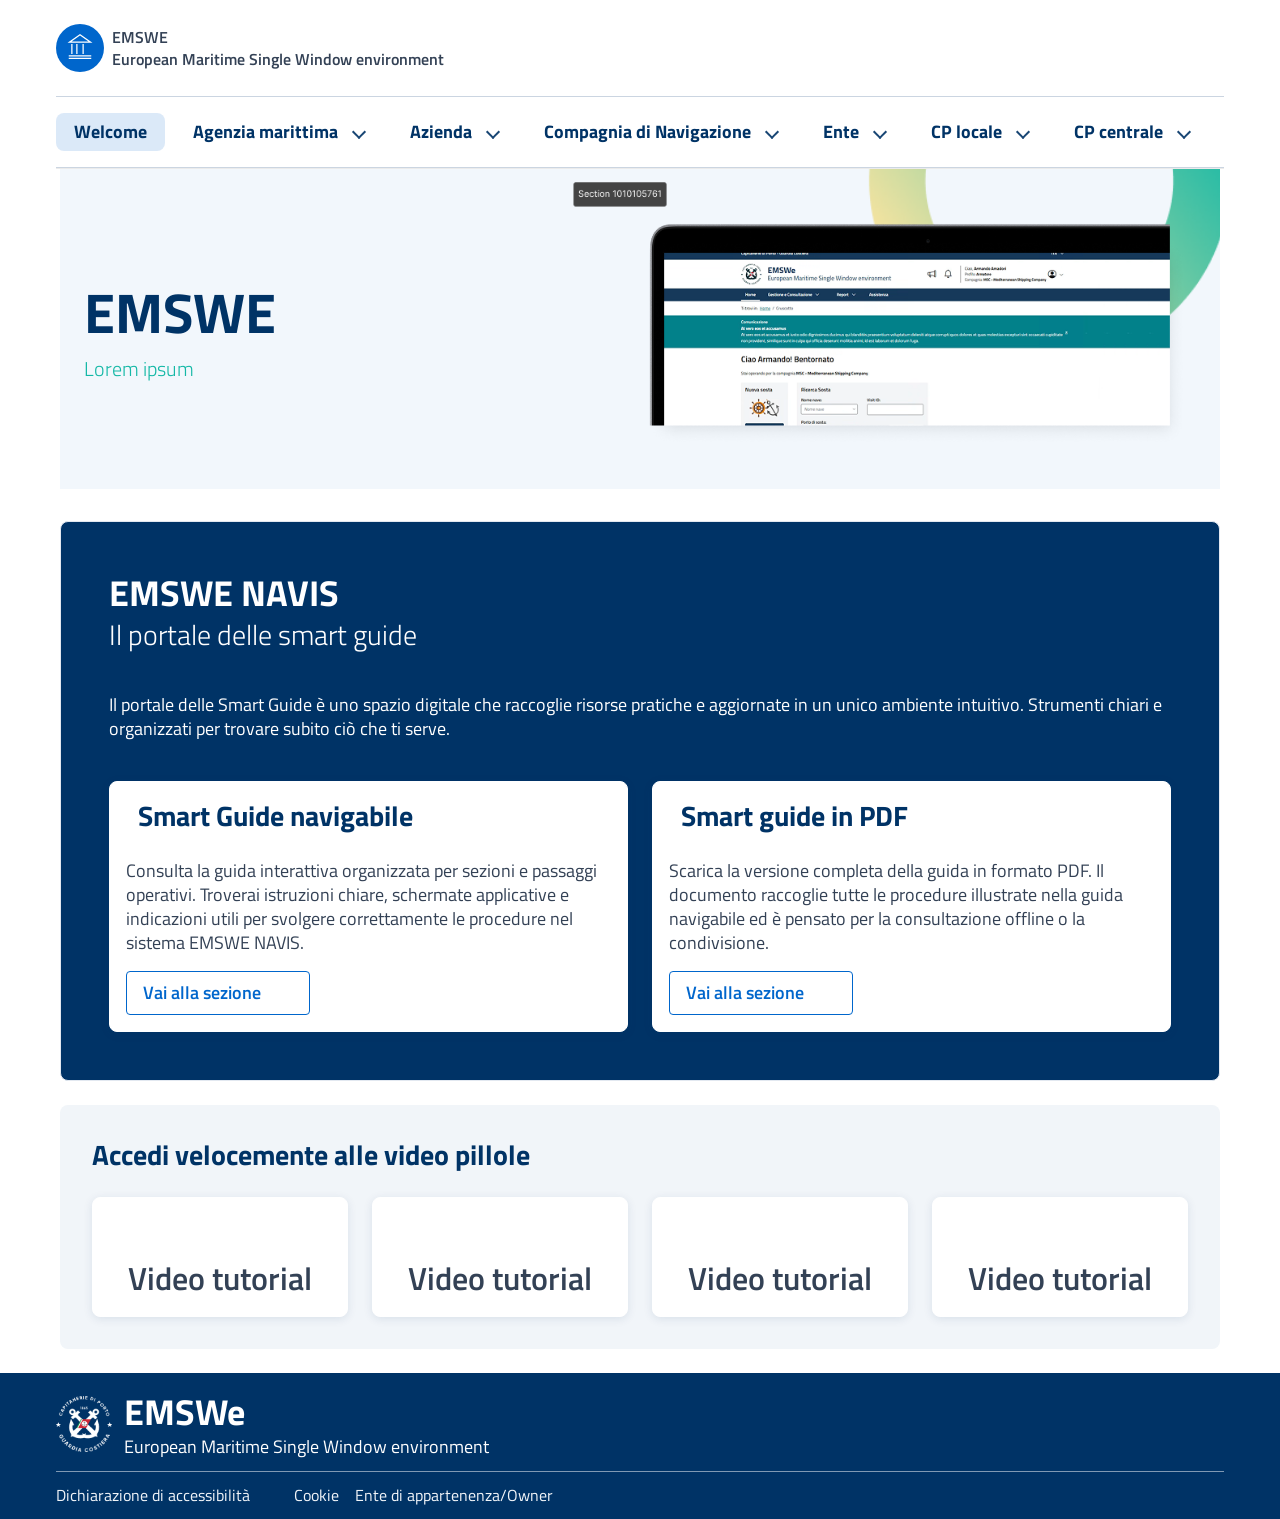
==== commit d5ec40d3: "updat 2" ====
--- a/index.html
+++ b/index.html
@@ -1,405 +1,594 @@
-<!DOCTYPE html>
+<!doctype html>
 <html lang="it">
-
-<head>
-  <meta charset="utf-8" />
-  <title>EMSWE - European Maritime Single Window environment</title>
-  <meta name="viewport" content="width=device-width, initial-scale=1, shrink-to-fit=no" />
-  <link rel="shortcut icon" href="./favicon.ico" />
-
-  <!-- Bootstrap 5.3 -->
-  <link href="css/bootstrap.min.css" type="text/css" rel="stylesheet" />
-
-  <!-- G36 Theme CSS -->
-  <link href="css/font.css" type="text/css" rel="stylesheet" />
-  <link href="css/form.css" type="text/css" rel="stylesheet" />
-  <link href="css/table.css" type="text/css" rel="stylesheet" />
-  <link href="css/theme.css" type="text/css" rel="stylesheet" />
-
-  <!-- Custom css-->
-  <link href="css/custom.css" type="text/css" rel="stylesheet" />
-
-
-</head>
-
-<body>
-
-  <div class="skiplinks">
-    <a class="visually-hidden-focusable" href="#navbarNav">Vai al menu di navigazione principale</a>
-    <a class="visually-hidden-focusable" href="#main-content">Vai al contenuto principale</a>
-    <a class="visually-hidden-focusable" href="#footer">Vai al piè di pagina</a>
-  </div>
+  <head>
+    <meta charset="utf-8" />
+    <title>EMSWE - European Maritime Single Window environment</title>
+    <meta
+      name="viewport"
+      content="width=device-width, initial-scale=1, shrink-to-fit=no"
+    />
+    <link rel="shortcut icon" href="./favicon.ico" />
+
+    <!-- Bootstrap 5.3 -->
+    <link href="css/bootstrap.min.css" type="text/css" rel="stylesheet" />
+
+    <!-- G36 Theme CSS -->
+    <link href="css/font.css" type="text/css" rel="stylesheet" />
+    <link href="css/form.css" type="text/css" rel="stylesheet" />
+    <link href="css/table.css" type="text/css" rel="stylesheet" />
+    <link href="css/theme.css" type="text/css" rel="stylesheet" />
+
+    <!-- Custom css-->
+    <link href="css/custom.css" type="text/css" rel="stylesheet" />
+  </head>
+
+  <body>
+    <div class="skiplinks">
+      <a class="visually-hidden-focusable" href="#navbarNav"
+        >Vai al menu di navigazione principale</a
+      >
+      <a class="visually-hidden-focusable" href="#main-content"
+        >Vai al contenuto principale</a
+      >
+      <a class="visually-hidden-focusable" href="#footer"
+        >Vai al piè di pagina</a
+      >
+    </div>
 
     <header class="header px-4 px-lg-9 sticky-top">
-
-    <!-- =========================
+      <!-- =========================
          HEADER MIDDLE
          ========================= -->
-    <div class="header-middle d-flex pt-lg-5 pb-lg-5">
-      <div class="nav-left">
-        <a class="navbar-brand" title="LOGO" href="index.html">
-          <span class="brand-logo">
-            <svg width="48" height="48" viewBox="0 0 48 48" fill="none" xmlns="http://www.w3.org/2000/svg">
-              <circle cx="24" cy="24" r="24" fill="#0066CC" />
-              <path fill-rule="evenodd" clip-rule="evenodd"
-                d="M11.5 18.75L24 10L36.5 18.75H11.5ZM12.75 32.5V31.25H35.25V32.5H12.75ZM12.75 33.75V35H35.25V33.75H12.75ZM24 11.5L32.5 17.5H15.5L24 11.5ZM16.5 30V20H15.25V30H16.5ZM21.5 20V30H20.25V20H21.5ZM27.75 30V20H26.5V30H27.75ZM32.75 20V30H31.5V30H32.75Z"
-                fill="white" />
-            </svg>
-          </span>
-          <div class="brand-text">
-            EMSWE<br />
-            European Maritime Single Window environment
+      <div class="header-middle d-flex pt-lg-5 pb-lg-5">
+        <div class="nav-left">
+          <a class="navbar-brand" title="LOGO" href="index.html">
+            <span class="brand-logo">
+              <svg
+                width="48"
+                height="48"
+                viewBox="0 0 48 48"
+                fill="none"
+                xmlns="http://www.w3.org/2000/svg"
+              >
+                <circle cx="24" cy="24" r="24" fill="#0066CC" />
+                <path
+                  fill-rule="evenodd"
+                  clip-rule="evenodd"
+                  d="M11.5 18.75L24 10L36.5 18.75H11.5ZM12.75 32.5V31.25H35.25V32.5H12.75ZM12.75 33.75V35H35.25V33.75H12.75ZM24 11.5L32.5 17.5H15.5L24 11.5ZM16.5 30V20H15.25V30H16.5ZM21.5 20V30H20.25V20H21.5ZM27.75 30V20H26.5V30H27.75ZM32.75 20V30H31.5V30H32.75Z"
+                  fill="white"
+                />
+              </svg>
+            </span>
+            <div class="brand-text">
+              EMSWE<br />
+              European Maritime Single Window environment
+            </div>
+          </a>
+        </div>
+
+        <!-- In mobile questo burger apre lo stesso menu dell'header-bottom (#navbar-D) -->
+        <div class="nav-right">
+          <div class="ps-3 ps-lg-0">
+            <button
+              class="navbar-toggler"
+              type="button"
+              data-bs-toggle="collapse"
+              data-bs-target="#navbar-D"
+              aria-controls="navbar-D"
+              aria-expanded="false"
+              aria-label="Toggle navigation"
+            >
+              <span class="navbar-toggler-icon"></span>
+            </button>
           </div>
-        </a>
-      </div>
-
-      <!-- In mobile questo burger apre lo stesso menu dell'header-bottom (#navbar-D) -->
-      <div class="nav-right">
-        <div class="ps-3 ps-lg-0">
-          <button class="navbar-toggler" type="button" data-bs-toggle="collapse" data-bs-target="#navbar-D"
-            aria-controls="navbar-D" aria-expanded="false" aria-label="Toggle navigation">
-            <span class="navbar-toggler-icon"></span>
-          </button>
         </div>
       </div>
-    </div>
-
-    <!-- =========================
+
+      <!-- =========================
          HEADER BOTTOM (MEGA MENU)
          ========================= -->
-    <div class="header-bottom">
-      <nav class="navbar navbar-expand-lg navbar-light bg-white border-bottom" aria-label="Menu principale">
-
-        <!-- burger SOLO mobile -->
-        <button type="button" class="custom-navbar-toggler d-lg-none" aria-label="Mostra o nascondi il menu"
-          data-bs-toggle="collapse" data-bs-target="#navbar-D" aria-controls="navbar-D" aria-expanded="false">
-          <svg role="img" class="icon" aria-hidden="true">
-            <use href="imgs/icon/sprite.svg#it-burger"></use>
-          </svg>
-        </button>
-
-        <!-- area collassabile -->
-        <div class="collapse navbar-collapse" id="navbar-D">
-
-          <div class="menu-wrapper justify-content-lg-between w-100">
-            <ul class="navbar-nav py-2">
-
-              <!-- Welcome (metti active sulla pagina corrente) -->
-              <li class="nav-item">
-                <a class="nav-link active px-lg-2 px-xl-3" href="welcome.html">
-                  <span>Welcome</span>
-                </a>
-              </li>
-
-              <!-- Agenzia marittima -->
-              <li class="nav-item dropdown">
-                <button type="button" class="nav-link dropdown-toggle px-lg-2 px-xl-3" data-bs-toggle="dropdown"
-                  aria-expanded="false" id="mm-agenzia">
-                  <span>Agenzia marittima</span>
-                  <svg role="img" class="icon icon-xs ms-1" aria-hidden="true">
-                    <use href="imgs/icon/sprite.svg#it-expand"></use>
-                  </svg>
-                </button>
-
-                <div class="dropdown-menu" aria-labelledby="mm-agenzia">
-                  <a class="dropdown-item" href="agenzia-agente-raccomandatario.html">Agente raccomandatario marittimo</a>
-                  <a class="dropdown-item" href="agenzia-collaboratore.html">Collaboratore</a>
-                </div>
-              </li>
-
-              <!-- Azienda -->
-              <li class="nav-item dropdown">
-                <button type="button" class="nav-link dropdown-toggle px-lg-2 px-xl-3" data-bs-toggle="dropdown"
-                  aria-expanded="false" id="mm-azienda">
-                  <span>Azienda</span>
-                  <svg role="img" class="icon icon-xs ms-1" aria-hidden="true">
-                    <use href="imgs/icon/sprite.svg#it-expand"></use>
-                  </svg>
-                </button>
-
-                <div class="dropdown-menu" aria-labelledby="mm-azienda">
-                  <a class="dropdown-item" href="azienda-bunkeraggio.html">Società di bunkeraggio</a>
-                  <a class="dropdown-item" href="azienda-rifiuti.html">Delegato pratiche rifiuti</a>
-                  <a class="dropdown-item" href="azienda-centro-in.html">Centro IN</a>
-                  <a class="dropdown-item" href="azienda-consolato.html">Consolato</a>
-                  <a class="dropdown-item" href="azienda-pif.html">PIF</a>
-                  <a class="dropdown-item" href="azienda-avvisatore.html">Avvisatore marittimo</a>
-                  <a class="dropdown-item" href="azienda-stn.html">Servizio tecnico nautici</a>
-                  <a class="dropdown-item" href="azienda-chimico-porto.html">Chimico del porto</a>
-                  <a class="dropdown-item" href="azienda-terminalista.html">Terminalista</a>
-                </div>
-              </li>
-
-              <!-- Compagnia di Navigazione -->
-              <li class="nav-item dropdown">
-                <button type="button" class="nav-link dropdown-toggle px-lg-2 px-xl-3" data-bs-toggle="dropdown"
-                  aria-expanded="false" id="mm-compagnia">
-                  <span>Compagnia di Navigazione</span>
-                  <svg role="img" class="icon icon-xs ms-1" aria-hidden="true">
-                    <use href="imgs/icon/sprite.svg#it-expand"></use>
-                  </svg>
-                </button>
-
-                <div class="dropdown-menu" aria-labelledby="mm-compagnia">
-                  <a class="dropdown-item" href="compagnia-comandante.html">Comandante</a>
-                  <a class="dropdown-item" href="compagnia-cso.html">CSO</a>
-                  <a class="dropdown-item" href="compagnia-sso.html">SSO</a>
-                  <a class="dropdown-item" href="compagnia-arp.html">ARP</a>
-                  <a class="dropdown-item" href="armatore.html">Armatore</a>
-                </div>
-              </li>
-
-              <!-- Ente -->
-              <li class="nav-item dropdown">
-                <button type="button" class="nav-link dropdown-toggle px-lg-2 px-xl-3" data-bs-toggle="dropdown"
-                  aria-expanded="false" id="mm-ente">
-                  <span>Ente</span>
-                  <svg role="img" class="icon icon-xs ms-1" aria-hidden="true">
-                    <use href="imgs/icon/sprite.svg#it-expand"></use>
-                  </svg>
-                </button>
-
-                <div class="dropdown-menu" aria-labelledby="mm-ente">
-                  <a class="dropdown-item" href="ente-dogane.html">Agenzia delle Dogane</a>
-                  <a class="dropdown-item" href="ente-autorita-portuale.html">Autorità portuale</a>
-                  <a class="dropdown-item" href="ente-gdf.html">Guardia di finanza</a>
-                  <a class="dropdown-item" href="ente-istat.html">ISTAT</a>
-                  <a class="dropdown-item" href="ente-mininterno.html">Ministero dell’Interno</a>
-                  <a class="dropdown-item" href="ente-pubblica-sicurezza.html">Pubblica Sicurezza</a>
-                  <a class="dropdown-item" href="ente-pcm.html">PCM</a>
-                  <a class="dropdown-item" href="ente-sanita-marittima.html">Sanità marittima</a>
-                </div>
-              </li>
-
-              <!-- Capitaneria -->
-              <li class="nav-item dropdown">
-                <button type="button" class="nav-link dropdown-toggle px-lg-2 px-xl-3" data-bs-toggle="dropdown"
-                  aria-expanded="false" id="mm-capitaneria">
-                  <span>Capitaneria</span>
-                  <svg role="img" class="icon icon-xs ms-1" aria-hidden="true">
-                    <use href="imgs/icon/sprite.svg#it-expand"></use>
-                  </svg>
-                </button>
-
-                <div class="dropdown-menu" aria-labelledby="mm-capitaneria">
-                  <a class="dropdown-item" href="cap-ricerca-pax-crew.html">Utente ricerca pax&amp;crew</a>
-                  <a class="dropdown-item" href="cap-amministratore-centrale.html">Amministratore centrale</a>
-                  <a class="dropdown-item" href="cap-marlcogecap.html">MARLCOGECAP</a>
-                  <a class="dropdown-item" href="cap-centrale-operativa.html">Centrale Operativa</a>
-                  <a class="dropdown-item" href="cap-consultazione-abbonamenti.html">Consultazione abbonamenti</a>
-                  <a class="dropdown-item" href="cap-statistiche.html">Statistiche</a>
-                  <a class="dropdown-item" href="cap-responsabile-locale.html">Responsabile Locale</a>
-                  <div class="dropdown-divider"></div>
-                  <a class="dropdown-item" href="cap-operatore-as.html">Operatore CP A/S</a>
-                  <a class="dropdown-item" href="cap-operatore-accosti.html">Operatore CP Accosti</a>
-                  <a class="dropdown-item" href="cap-operatore-dao.html">Operatore CP DAO</a>
-                  <a class="dropdown-item" href="cap-operatore-sala-operativa.html">Operatore CP Sala operativa</a>
-                  <a class="dropdown-item" href="cap-operatore-sicnav.html">Operatore CP SICNAV</a>
-                  <a class="dropdown-item" href="cap-operatore-tecnica.html">Operatore CP Tecnica</a>
-                  <a class="dropdown-item" href="cap-ufficiale-ispezione-servizi-istituto.html">
-                    Ufficiale d’Ispezione / Responsabile ai servizi d’Istituto
+      <div class="header-bottom">
+        <nav
+          class="navbar navbar-expand-lg navbar-light bg-white border-bottom"
+          aria-label="Menu principale"
+        >
+          <!-- burger SOLO mobile -->
+          <button
+            type="button"
+            class="custom-navbar-toggler d-lg-none"
+            aria-label="Mostra o nascondi il menu"
+            data-bs-toggle="collapse"
+            data-bs-target="#navbar-D"
+            aria-controls="navbar-D"
+            aria-expanded="false"
+          >
+            <svg role="img" class="icon" aria-hidden="true">
+              <use href="imgs/icon/sprite.svg#it-burger"></use>
+            </svg>
+          </button>
+
+          <!-- area collassabile -->
+          <div class="collapse navbar-collapse" id="navbar-D">
+            <div class="menu-wrapper justify-content-lg-between w-100">
+              <ul class="navbar-nav py-2">
+                <!-- Welcome (metti active sulla pagina corrente) -->
+                <li class="nav-item">
+                  <a
+                    class="nav-link active px-lg-2 px-xl-3"
+                    href="welcome.html"
+                  >
+                    <span>Welcome</span>
                   </a>
-                </div>
-              </li>
-
-            </ul>
+                </li>
+
+                <!-- Agenzia marittima -->
+                <li class="nav-item dropdown">
+                  <button
+                    type="button"
+                    class="nav-link dropdown-toggle px-lg-2 px-xl-3"
+                    data-bs-toggle="dropdown"
+                    aria-expanded="false"
+                    id="mm-agenzia"
+                  >
+                    <span>Agenzia marittima</span>
+                    <svg
+                      role="img"
+                      class="icon icon-xs ms-1"
+                      aria-hidden="true"
+                    >
+                      <use href="imgs/icon/sprite.svg#it-expand"></use>
+                    </svg>
+                  </button>
+
+                  <div class="dropdown-menu" aria-labelledby="mm-agenzia">
+                    <a
+                      class="dropdown-item"
+                      href="agenzia-agente-raccomandatario.html"
+                      >Agente raccomandatario marittimo</a
+                    >
+                    <a class="dropdown-item" href="agenzia-collaboratore.html"
+                      >Collaboratore</a
+                    >
+                  </div>
+                </li>
+
+                <!-- Azienda -->
+                <li class="nav-item dropdown">
+                  <button
+                    type="button"
+                    class="nav-link dropdown-toggle px-lg-2 px-xl-3"
+                    data-bs-toggle="dropdown"
+                    aria-expanded="false"
+                    id="mm-azienda"
+                  >
+                    <span>Azienda</span>
+                    <svg
+                      role="img"
+                      class="icon icon-xs ms-1"
+                      aria-hidden="true"
+                    >
+                      <use href="imgs/icon/sprite.svg#it-expand"></use>
+                    </svg>
+                  </button>
+
+                  <div class="dropdown-menu" aria-labelledby="mm-azienda">
+                    <a class="dropdown-item" href="azienda-bunkeraggio.html"
+                      >Società di bunkeraggio</a
+                    >
+                    <a class="dropdown-item" href="azienda-rifiuti.html"
+                      >Delegato pratiche rifiuti</a
+                    >
+                    <a class="dropdown-item" href="azienda-avvisatore.html"
+                      >Avvisatore marittimo</a
+                    >
+                    <a class="dropdown-item" href="azienda-stn.html"
+                      >Servizio tecnico nautici</a
+                    >
+                    <a class="dropdown-item" href="azienda-chimico-porto.html"
+                      >Chimico del porto</a
+                    >
+                    <a class="dropdown-item" href="azienda-terminalista.html"
+                      >Terminalista</a
+                    >
+                  </div>
+                </li>
+
+                <!-- Compagnia di Navigazione -->
+                <li class="nav-item dropdown">
+                  <button
+                    type="button"
+                    class="nav-link dropdown-toggle px-lg-2 px-xl-3"
+                    data-bs-toggle="dropdown"
+                    aria-expanded="false"
+                    id="mm-compagnia"
+                  >
+                    <span>Compagnia di Navigazione</span>
+                    <svg
+                      role="img"
+                      class="icon icon-xs ms-1"
+                      aria-hidden="true"
+                    >
+                      <use href="imgs/icon/sprite.svg#it-expand"></use>
+                    </svg>
+                  </button>
+
+                  <div class="dropdown-menu" aria-labelledby="mm-compagnia">
+                    <a class="dropdown-item" href="compagnia-comandante.html"
+                      >Comandante</a
+                    >
+                    <a class="dropdown-item" href="compagnia-cso.html">CSO</a>
+                    <a class="dropdown-item" href="compagnia-sso.html">SSO</a>
+                    <a class="dropdown-item" href="compagnia-arp.html">ARP</a>
+                    <a class="dropdown-item" href="armatore.html">Armatore</a>
+                  </div>
+                </li>
+
+                <!-- Ente -->
+                <li class="nav-item dropdown">
+                  <button
+                    type="button"
+                    class="nav-link dropdown-toggle px-lg-2 px-xl-3"
+                    data-bs-toggle="dropdown"
+                    aria-expanded="false"
+                    id="mm-ente"
+                  >
+                    <span>Ente</span>
+                    <svg
+                      role="img"
+                      class="icon icon-xs ms-1"
+                      aria-hidden="true"
+                    >
+                      <use href="imgs/icon/sprite.svg#it-expand"></use>
+                    </svg>
+                  </button>
+
+                  <div class="dropdown-menu" aria-labelledby="mm-ente">
+                    <a class="dropdown-item" href="azienda-centro-in.html"
+                      >Centro IN</a
+                    >
+                    <a class="dropdown-item" href="azienda-consolato.html"
+                      >Consolato</a
+                    >
+                    <a class="dropdown-item" href="azienda-pif.html">PIF</a>
+                    <a class="dropdown-item" href="ente-dogane.html"
+                      >Agenzia delle Dogane</a
+                    >
+                    <a class="dropdown-item" href="ente-autorita-portuale.html"
+                      >Autorità portuale</a
+                    >
+                    <a class="dropdown-item" href="ente-gdf.html"
+                      >Guardia di finanza</a
+                    >
+                    <a class="dropdown-item" href="ente-istat.html">ISTAT</a>
+                    <a class="dropdown-item" href="ente-mininterno.html"
+                      >Ministero dell’Interno</a
+                    >
+                    <a class="dropdown-item" href="ente-pubblica-sicurezza.html"
+                      >Pubblica Sicurezza</a
+                    >
+                    <a class="dropdown-item" href="ente-pcm.html">PCM</a>
+                    <a class="dropdown-item" href="ente-sanita-marittima.html"
+                      >Sanità marittima</a
+                    >
+                  </div>
+                </li>
+                <!-- Capitaneria locale -->
+                <li class="nav-item dropdown">
+                  <button
+                    type="button"
+                    class="nav-link dropdown-toggle px-lg-2 px-xl-3"
+                    data-bs-toggle="dropdown"
+                    aria-expanded="false"
+                    id="mm-capitaneria"
+                  >
+                    <span>CP locale</span>
+                    <svg
+                      role="img"
+                      class="icon icon-xs ms-1"
+                      aria-hidden="true"
+                    >
+                      <use href="imgs/icon/sprite.svg#it-expand"></use>
+                    </svg>
+                  </button>
+
+                  <div
+                    class="dropdown-menu"
+                    aria-labelledby="mm-capitaneria-locale"
+                  >
+                    <a class="dropdown-item" href="cap-responsabile-locale.html"
+                      >Responsabile Locale</a
+                    >
+
+                    <a class="dropdown-item" href="cap-operatore-as.html"
+                      >Operatore CP A/S</a
+                    >
+                    <a class="dropdown-item" href="cap-operatore-accosti.html"
+                      >Operatore CP Accosti</a
+                    >
+                    <a class="dropdown-item" href="cap-operatore-dao.html"
+                      >Operatore CP DAO</a
+                    >
+                    <a
+                      class="dropdown-item"
+                      href="cap-operatore-sala-operativa.html"
+                      >Operatore CP Sala operativa</a
+                    >
+                    <a class="dropdown-item" href="cap-operatore-sicnav.html"
+                      >Operatore CP SICNAV</a
+                    >
+                    <a class="dropdown-item" href="cap-operatore-tecnica.html"
+                      >Operatore CP Tecnica</a
+                    >
+                    <a
+                      class="dropdown-item"
+                      href="cap-ufficiale-ispezione-servizi-istituto.html"
+                    >
+                      Ufficiale d’Ispezione / Responsabile ai servizi d’Istituto
+                    </a>
+                  </div>
+                </li>
+                <!-- Capitaneria centrale -->
+                <li class="nav-item dropdown">
+                  <button
+                    type="button"
+                    class="nav-link dropdown-toggle px-lg-2 px-xl-3"
+                    data-bs-toggle="dropdown"
+                    aria-expanded="false"
+                    id="mm-capitaneria"
+                  >
+                    <span>CP centrale</span>
+                    <svg
+                      role="img"
+                      class="icon icon-xs ms-1"
+                      aria-hidden="true"
+                    >
+                      <use href="imgs/icon/sprite.svg#it-expand"></use>
+                    </svg>
+                  </button>
+
+                  <div
+                    class="dropdown-menu"
+                    aria-labelledby="mm-capitaneria-centrale"
+                  >
+                    <a class="dropdown-item" href="cap-ricerca-pax-crew.html"
+                      >Utente ricerca pax&amp;crew</a
+                    >
+                    <a
+                      class="dropdown-item"
+                      href="cap-amministratore-centrale.html"
+                      >Amministratore centrale</a
+                    >
+
+                    <a class="dropdown-item" href="cap-centrale-operativa.html"
+                      >Centrale Operativa</a
+                    >
+                    <a
+                      class="dropdown-item"
+                      href="cap-consultazione-abbonamenti.html"
+                      >Consultazione abbonamenti</a
+                    >
+                    <a class="dropdown-item" href="cap-statistiche.html"
+                      >Statistiche</a
+                    >
+                  </div>
+                </li>
+              </ul>
+            </div>
           </div>
-
-        </div>
-      </nav>
+        </nav>
+      </div>
+    </header>
+
+    <main id="main-content" class="container-fluid">
+      <div class="px-lg-8">
+        <!-- hero-->
+<section class="hero-emswe d-flex align-items-center">
+
+  <div class="container-fluid">
+    <div class="row align-items-center">
+
+      <!-- TESTO -->
+      <div class="col-lg-4 ps-lg-5">
+        <h1 class="fw-bold display-4 text-primary mb-2">EMSWE</h1>
+        <p class="lead text-secondary mb-0">Lorem ipsum</p>
+      </div>
+
+      <!-- IMMAGINE DESTRA -->
+      <div class="col-lg-8 text-end p-0">
+        <img 
+          src="imgs/logo/Section 1010105761.png"
+          class="img-fluid hero-emswe-img"
+          alt="EMSWE platform preview"
+        >
+      </div>
+
     </div>
-  </header>
-
-  <main id="main-content" class="container-fluid">
-    <div class="px-lg-8">
-      <!-- hero-->
-      <div class="mt-6 p-6 p-lg-8 bg-gradients rounded">
-        <div class="d-flex justify-content-between">
+  </div>
+
+</section>
+        
+        <div class="mt-6 p-6 p-lg-8 bg-gradients rounded">
+          <div class="d-flex justify-content-between">
+            <div>
+              <h1 class="visually-hidden">Emswe</h1>
+              <h2 class="fw-bolder text-white titlepage">EMSWE NAVIS</h2>
+              <h3 class="fw-light text-white mb-7 titlepage h4">
+                Il portale delle smart guide
+              </h3>
+            </div>
+            <!-- immagine <img src="imgs/hero/logo.svg" class="logoimg" alt="logo ministero dei trasporti" /> -->
+          </div>
+
+          <p class="mb-7 titlepage text-white">
+            Il portale delle Smart Guide è uno spazio digitale che raccoglie
+            risorse pratiche e aggiornate in un unico ambiente intuitivo.
+            Strumenti chiari e organizzati per trovare subito ciò che ti serve.
+          </p>
+
           <div>
-            <h1 class="visually-hidden">Emswe</h1>
-            <h2 class="fw-bolder titlepage ">EMSWE NAVIS</h2>
-            <h3 class="fw-light mb-7 titlepage h4">
-              Il portale delle smart guide
-            </h3>
-          </div>
-        <!-- immagine <img src="imgs/hero/logo.svg" class="logoimg" alt="logo ministero dei trasporti" /> -->
-        </div>
-
-        <p class="mb-7 titlepage">
-          Il portale delle Smart Guide è uno spazio digitale che raccoglie risorse pratiche e aggiornate in un unico ambiente intuitivo. Strumenti chiari e organizzati per trovare subito ciò che ti serve.
-        </p>
-       
-        <div>
-          <div class="row">
-            <div class="col-12 col-lg-6 mb-6 mb-lg-0">
-              <div class="card h-100">
-                <div class="card-body">
-                  <div class="card-title">
-                    <h4 class="text-icon h4" id="design-system"
-
-                    >
-                      <img class="me-3" src="imgs/hero/design_system_icon.svg" alt="" />
-
-                      <span> Smart Guide navigabile</span>
-                    </h4>
-                  </div>
-
-                  <div class="pt-2 body-lg my-4">
-                    Scopri come utilizzare e personalizzare i componenti di
-                    sistema per fornire agli utenti un'esperienza uniforme,
-                    scalabile ma soprattutto riconoscibile
-                  </div>
-                  <a aria-labelledby="design-system" href="design-system.html " class="btn btn-outline-primary">
-                    <span> Vai alla sezione </span>
-                    <svg class="icon icon-sm">
-                      <use href="imgs/icon/sprite.svg#it-chevron-right"></use>
-                    </svg>
-                  </a>
+            <div class="row">
+              <div class="col-12 col-lg-6 mb-6 mb-lg-0">
+                <div class="card h-100">
+                  <div class="card-body">
+                    <div class="card-title">
+                      <h4 class="text-icon h4" id="design-system">
+                        <img
+                          class="me-3"
+                          src="imgs/hero/design_system_icon.svg"
+                          alt=""
+                        />
+
+                        <span> Smart Guide navigabile</span>
+                      </h4>
+                    </div>
+
+                    <div class="pt-2 body-lg my-4">
+                      Consulta la guida interattiva organizzata per sezioni e
+                      passaggi operativi. Troverai istruzioni chiare, schermate
+                      applicative e indicazioni utili per svolgere correttamente
+                      le procedure nel sistema EMSWE NAVIS.
+                    </div>
+                    <a
+                      aria-labelledby="design-system"
+                      href="design-system.html "
+                      class="btn btn-outline-primary"
+                    >
+                      <span> Vai alla sezione </span>
+                      <svg class="icon icon-sm">
+                        <use href="imgs/icon/sprite.svg#it-chevron-right"></use>
+                      </svg>
+                    </a>
+                  </div>
                 </div>
               </div>
-            </div>
-            <div class="col-12 col-lg-6">
-              <div class="card h-100">
-                <div class="card-body">
-                  <div class="card-title">
-                    <div id="accessibilità" class="text-icon h4">
-                      <img class="me-3" src="imgs/hero/accessibilità_icon.svg" alt="" />
-
-                      <span> Smart guide in PDF</span>
-                    </div>
-                  </div>
-
-                  <div class="pt-2 body-lg my-4">
-                    Scopri come realizzare interfacce accessibili in grado di
-                    migliorare l'usabilità, promuovere l'inclusione e
-                    potenziare l'esperienza utente
-                  </div>
-                  <a aria-labelledby="accessibilità" href="accessibilità.html" class="btn btn-outline-primary">
-                    <span> Vai alla sezione </span>
-                    <svg class="icon icon-sm">
-                      <use href="imgs/icon/sprite.svg#it-chevron-right"></use>
-                    </svg>
-                  </a>
+              <div class="col-12 col-lg-6">
+                <div class="card h-100">
+                  <div class="card-body">
+                    <div class="card-title">
+                      <div id="accessibilità" class="text-icon h4">
+                        <img
+                          class="me-3"
+                          src="imgs/hero/accessibilità_icon.svg"
+                          alt=""
+                        />
+
+                        <span> Smart guide in PDF</span>
+                      </div>
+                    </div>
+
+                    <div class="pt-2 body-lg my-4">
+                      Scarica la versione completa della guida in formato PDF.
+                      Il documento raccoglie tutte le procedure illustrate nella
+                      guida navigabile ed è pensato per la consultazione offline
+                      o la condivisione.
+                    </div>
+                    <a
+                      aria-labelledby="accessibilità"
+                      href="accessibilità.html"
+                      class="btn btn-outline-primary"
+                    >
+                      <span> Vai alla sezione </span>
+                      <svg class="icon icon-sm">
+                        <use href="imgs/icon/sprite.svg#it-chevron-right"></use>
+                      </svg>
+                    </a>
+                  </div>
                 </div>
               </div>
             </div>
           </div>
         </div>
-      </div>
-
-      <!-- section 2-->
-      <div class="bg-gray my-5 p-6 rounded">
-        <h4 class="fw-bold mb-5 titlepage">Accedi velocemente alle librerie</h4>
-        <div>
-          <div class="row gy-5">
-            <div class="col-12 col-lg-3">
-              <div class="card h-100">
-                <div class="card-body">
-                  <div class="card-title">
-                    <div id="figma" class="text-icon h5">
-                      <img class="me-3" src="imgs/hero/figma_icon.svg" alt="" />
-
-                      <span> Figma </span>
-                    </div>
-                  </div>
-
-                  <div class="pt-2 body-lg">
-                    Accedi alla libreria e tocca con mano tutti i suoi
-                    componenti per scoprirli nel dettaglio
-                  </div>
-                  <a aria-labelledby="figma" 
-                  target="_blank" href="https://www.figma.com/design/c3t5UYnXbg9CdV1QPXiPHL/Design-System-MIT---V1.2?node-id=1-5&t=x2cnsgmJHa2cXzy0-1"
-                    class="btn btn-bare btn-sm">
-                    <span aria-hidden="true">Vai alla risorsa </span>
-                    <span class="visually-hidden">Vai alla risorsa - Apertura nuova finestra </span>
-                    <svg class="icon icon-sm ">
-                      <use href="imgs/icon/sprite.svg#it-external-link"></use>
-                    </svg>
-                  </a>
-                </div>
+
+        <!-- section 2-->
+        <div class="bg-gray my-5 p-6 rounded">
+          <h4 class="fw-bold mb-5 titlepage">
+            Accedi velocemente alle video pillole
+          </h4>
+          <div>
+            <div class="row gy-5">
+              <div class="col-12 col-lg-3">
+                <a
+                  href="imgs/video/tutorial.mp4"
+                  class="video-card card h-100 text-decoration-none"
+                  aria-label="Apri il video tutorial"
+                >
+                  <div
+                    class="card-body d-flex flex-column align-items-center justify-content-center text-center"
+                  >
+                    <div class="video-card__play mb-3" aria-hidden="true">
+                      <svg class="icon">
+                        <use href="imgs/icon/sprite.svg#it-video"></use>
+                      </svg>
+                    </div>
+
+                    <h3 class="video-card__title mb-0">Video tutorial</h3>
+                  </div>
+                </a>
               </div>
-            </div>
-            <div class="col-12 col-lg-3">
-              <div class="card h-100">
-                <div class="card-body">
-                  <div class="card-title">
-                    <div id="html-css" class="text-icon h5">
-
-                      <span>HTML / CSS</span>
-                    </div>
-                  </div>
-
-                  <div class="pt-2 body-lg">
-                    Scopri la libreria HTML/CSS per poter sviluppare con facilità e rapidità i tuoi progetti
-                  </div>
-
-                  <a aria-labelledby="html-css" href="risorse/cartella-html-css-MIT.zip" class="btn btn-bare btn-sm">
-                    <span aria-hidden="true">Vai alla risorsa </span>
-                    <span class="visually-hidden">Vai alla risorsa - Apertura nuova finestra </span>
-                    <svg class="icon icon-sm ">
-                      <use href="imgs/icon/sprite.svg#it-external-link"></use>
-                    </svg>
-                  </a>
-                </div>
+              <div class="col-12 col-lg-3">
+                <a
+                  href="imgs/video/tutorial.mp4"
+                  class="video-card card h-100 text-decoration-none"
+                  aria-label="Apri il video tutorial"
+                >
+                  <div
+                    class="card-body d-flex flex-column align-items-center justify-content-center text-center"
+                  >
+                    <div class="video-card__play mb-3" aria-hidden="true">
+                      <svg class="icon">
+                        <use href="imgs/icon/sprite.svg#it-video"></use>
+                      </svg>
+                    </div>
+
+                    <h3 class="video-card__title mb-0">Video tutorial</h3>
+                  </div>
+                </a>
               </div>
-            </div>
-            <div class="col-12 col-lg-3">
-              <div class="card h-100">
-                <div class="card-body">
-                  <div class="card-title">
-                    <div id="react" class="text-icon h5">
-                      <img class="me-3" src="imgs/hero/reac_icon.svg" alt="" />
-
-                      <span> React </span>
-                    </div>
-                  </div>
-
-                  <div class="pt-2 body-lg">
-                    Scopri ed istalla la libreria React per poter sviluppare
-                    con facilità e rapidità
-                  </div>
-                  <a aria-labelledby="react" href="risorse/projectReact.zip" class="btn btn-bare btn-sm">
-                    <span aria-hidden="true">Vai alla risorsa </span>
-                    <span class="visually-hidden">Vai alla risorsa - Apertura nuova finestra </span>
-                    <svg class="icon icon-sm ">
-                      <use href="imgs/icon/sprite.svg#it-external-link"></use>
-                    </svg>
-                  </a>
-                </div>
+              <div class="col-12 col-lg-3">
+                <a
+                  href="imgs/video/tutorial.mp4"
+                  class="video-card card h-100 text-decoration-none"
+                  aria-label="Apri il video tutorial"
+                >
+                  <div
+                    class="card-body d-flex flex-column align-items-center justify-content-center text-center"
+                  >
+                    <div class="video-card__play mb-3" aria-hidden="true">
+                      <svg class="icon">
+                        <use href="imgs/icon/sprite.svg#it-video"></use>
+                      </svg>
+                    </div>
+
+                    <h3 class="video-card__title mb-0">Video tutorial</h3>
+                  </div>
+                </a>
               </div>
-            </div>
-            <div class="col-12 col-lg-3">
-              <div class="card h-100">
-                <div class="card-body">
-                  <div class="card-title">
-                    <div id="angular" class="text-icon h5">
-                      <img class="me-3" src="imgs/hero/angular_icon.svg" alt="" />
-
-                      <span> Angular </span>
-                    </div>
-                  </div>
-
-                  <div class="pt-2 body-lg">
-                    Scopri ed istalla la libreria Angular per poter sviluppare
-                    con facilità e rapidità
-                  </div>
-                  <a aria-labelledby="angular" href="risorse/projectAngular.zip" class="btn btn-bare btn-sm">
-                    <span aria-hidden="true">Vai alla risorsa </span>
-                    <span class="visually-hidden">Vai alla risorsa - Apertura nuova finestra </span>
-                    <svg class="icon icon-sm ">
-                      <use href="imgs/icon/sprite.svg#it-external-link"></use>
-                    </svg>
-                  </a>
-                </div>
+              <div class="col-12 col-lg-3">
+                <a
+                  href="imgs/video/tutorial.mp4"
+                  class="video-card card h-100 text-decoration-none"
+                  aria-label="Apri il video tutorial"
+                >
+                  <div
+                    class="card-body d-flex flex-column align-items-center justify-content-center text-center"
+                  >
+                    <div class="video-card__play mb-3" aria-hidden="true">
+                      <svg class="icon">
+                        <use href="imgs/icon/sprite.svg#it-video"></use>
+                      </svg>
+                    </div>
+
+                    <h3 class="video-card__title mb-0">Video tutorial</h3>
+                  </div>
+                </a>
               </div>
             </div>
           </div>
         </div>
       </div>
-    </div>
-  </main>
-
-  <!-- Cookie Banner 
+    </main>
+
+    <!-- Cookie Banner 
     <section class="cookie-banner" aria-label="Gestione dei cookies">
         <div class="cookie-content">
             <div class="cookie-header">
@@ -502,35 +691,58 @@
             </div>
         </div>
     </section>-->
-  <footer id="footer">
-    <div class="footer-credits">
-      <div class="container">
-
-        <div class="navbar-brand pe-4">
-          <svg class="icon icon-lg" aria-hidden="true">
-            <use href="imgs/icon/ministero.svg#ministero"></use>
-          </svg>
-          <div class="body-lg text-w6 ps-3">
-           EMSWe
-European Maritime Single Window environment
-          </div>
+<footer class="bg-primary95 text-white pt-4 pb-3 px-lg-9">
+
+  <div class="">
+
+    <!-- Logo + titolo -->
+    <div class="d-flex align-items-center gap-3">
+
+      <!-- logo -->
+      <img 
+        src="imgs/logo/GC - Guardia Costiera.png"
+        alt="Guardia Costiera"
+        style="width:56px; height:auto;"
+      >
+
+      <!-- testo -->
+      <div>
+        <div class="h2 fw-bold mb-0 text-white">EMSWe</div>
+        <div class="body-lg text-white">
+          European Maritime Single Window environment
         </div>
-
-        <div class="text-icon">
-          <svg class="icon icon-xs" aria-hidden="true">
-            <use href="imgs/icon/sprite.svg#it-copyright"></use>
-          </svg>
-          <span>
-            Tutti i diritti riservati
-          </span>
-        </div>
-
       </div>
+
     </div>
-  </footer>
-
-  <script src="js/bootstrap.bundle.min.js"></script>
-  <script src="js/script.js"></script>
-</body>
-
-</html>+
+    <!-- divider -->
+    <hr class="border-white opacity-50 my-3">
+
+    <!-- link -->
+    <div class="d-flex gap-4 flex-wrap">
+
+      <a href="#" class="link-light">
+        Dichiarazione di accessibilità
+        <svg class="icon icon-xs ms-1">
+          <use href="imgs/icon/sprite.svg#it-external-link"></use>
+        </svg>
+      </a>
+
+      <a href="#" class="link-light">
+        Cookie
+      </a>
+
+      <a href="#" class="link-light">
+        Ente di appartenenza/Owner
+      </a>
+
+    </div>
+
+  </div>
+
+</footer>
+
+    <script src="js/bootstrap.bundle.min.js"></script>
+    <script src="js/script.js"></script>
+  </body>
+</html>
--- a/css/custom.css
+++ b/css/custom.css
@@ -29,7 +29,7 @@
 }
 
 .bg-gradients {
-  background: var(--bs-gradient);
+  background:  #003366;
   border: 1px solid #E2E8F0;
 }
 
@@ -873,4 +873,359 @@
 /* rimuove il border-bottom messo da theme.css sul tag header */
 header.header:not(.navbar-dark){
   border-bottom: 0 !important;
-}+}
+
+/* =========================================================
+   SMART GUIDE / DROPDOWN CONTENT
+   ========================================================= */
+
+.sg-hero__intro{
+  background:#071122;
+  border:1px solid rgba(255,255,255,.08);
+}
+
+.sg-section__frame{
+  border:1px solid #cbd5e1;
+ 
+}
+
+.sg-section__head{
+  background:#123b63;
+  border-bottom:1px solid rgba(255,255,255,.08);
+}
+
+.sg-section__num{
+  font-size: clamp(42px, 6vw, 72px);
+  line-height: 1;
+  font-weight: 300;
+  color:#fff;
+  letter-spacing:-1px;
+}
+
+
+
+.sg-dark-panel{
+  border:1px solid rgba(255,255,255,.18);
+  
+}
+
+.sg-step-section__head{
+  background:#123b63;
+}
+
+.sg-step-index{
+  width:48px;
+  height:48px;
+  border:1px solid rgba(255,255,255,.35);
+  color:#fff;
+  display:flex;
+  align-items:center;
+  justify-content:center;
+  border-radius:6px;
+  font-size:1.5rem;
+  font-weight:400;
+}
+
+.sg-step-badge{
+  width:32px;
+  height:32px;
+  min-width:32px;
+  border-radius:8px;
+  background:#123b63;
+  color:#fff;
+  display:flex;
+  align-items:center;
+  justify-content:center;
+  font-weight:700;
+  font-size:.95rem;
+}
+
+.sg-icon-box{
+  width:40px;
+  height:40px;
+  border-radius:8px;
+  display:flex;
+  align-items:center;
+  justify-content:center;
+  background:#eaf2fb;
+}
+
+.sg-placeholder{
+  width:100%;
+  border:1px dashed #94a3b8;
+  border-radius:12px;
+  background:
+    linear-gradient(135deg, #f8fafc 0%, #eef2f7 100%);
+  display:flex;
+  align-items:center;
+  justify-content:center;
+  text-align:center;
+  padding:1rem;
+  color:#64748b;
+  font-weight:600;
+}
+
+.sg-placeholder--wide{
+  min-height:280px;
+}
+
+.sg-placeholder--card{
+  min-height:180px;
+}
+
+.sg-placeholder--full{
+  min-height:90px;
+}
+
+.sg-note{
+  background:#dff1f8;
+  border:1px solid #c7e4ef;
+}
+
+.text-bg-outline-light{
+  color:#fff !important;
+  background:transparent !important;
+  border:1px solid rgba(255,255,255,.35);
+}
+
+@media (max-width: 991.98px){
+  .sg-section__num{
+    margin-bottom: .5rem;
+  }
+
+  .sg-placeholder--wide{
+    min-height:220px;
+  }
+}
+
+@media (max-width: 575.98px){
+  .sg-placeholder--wide{
+    min-height:180px;
+  }
+
+  .sg-placeholder--card{
+    min-height:140px;
+  }
+}
+
+:root {
+  --bs-primary: #003366;
+  --bs-primary-rgb: 0, 51, 102;
+}
+
+.header-bottom .navbar .navbar-nav .nav-link {
+  display: inline-flex !important;
+  align-items: center !important;
+  padding: 10px 18px !important;
+  border-radius: 8px !important;
+
+  color: #003366 !important;   /* colore testo header */
+
+  background: transparent !important;
+  border-bottom: 0 !important;
+  text-decoration: none !important;
+}
+
+.header-bottom .navbar .navbar-nav .nav-link,
+.header-bottom .navbar .navbar-nav .nav-link:hover,
+.header-bottom .navbar .navbar-nav .nav-link:focus,
+.header-bottom .navbar .navbar-nav .nav-link.active,
+.header-bottom .navbar .navbar-nav .nav-item.active > .nav-link{
+  color: #003366 !important;
+}
+
+.hero-emswe-banner{
+  position: relative;
+  overflow: hidden;
+  background: #d9dde3;
+  min-height: 280px;
+  border: 1px solid #cfd6de;
+}
+
+/* decorazioni tonde agli angoli */
+.hero-emswe-banner__decor{
+  position: absolute;
+  width: 130px;
+  height: 130px;
+  border-radius: 50%;
+  z-index: 1;
+  pointer-events: none;
+}
+
+.hero-emswe-banner__decor--left{
+  top: -40px;
+  left: -20px;
+  background:
+    radial-gradient(circle at center,
+      #f5f7fa 0 42px,
+      #9ad8cb 42px 54px,
+      transparent 54px);
+}
+
+.hero-emswe-banner__decor--right{
+  top: -38px;
+  right: 110px;
+  background:
+    radial-gradient(circle at center,
+      #f5f7fa 0 42px,
+      #cfdc8a 42px 54px,
+      #3cc7ae 54px 66px,
+      transparent 66px);
+}
+
+.hero-emswe-banner__inner{
+  position: relative;
+  z-index: 2;
+  min-height: 280px;
+  display: flex;
+  align-items: center;
+  justify-content: space-between;
+  padding-left: 32px;
+}
+
+.hero-emswe-banner__content{
+  flex: 0 0 34%;
+  max-width: 34%;
+  padding-right: 24px;
+}
+
+.hero-emswe-banner__title{
+  margin: 0 0 8px 0;
+  font-size: 3.25rem;
+  line-height: 1;
+  font-weight: 700;
+  color: #0b3b78;
+  text-transform: uppercase;
+}
+
+.hero-emswe-banner__subtitle{
+  font-size: 1.75rem;
+  line-height: 1.2;
+  color: #4f6b8a;
+  font-weight: 400;
+}
+
+.hero-emswe-banner__media{
+  flex: 0 0 66%;
+  max-width: 66%;
+  display: flex;
+  justify-content: flex-end;
+  align-items: flex-end;
+  height: 280px;
+  overflow: hidden;
+}
+
+.hero-emswe-banner__image{
+  display: block;
+  max-width: none;
+  width: auto;
+  height: 100%;
+  object-fit: contain;
+  object-position: right bottom;
+}
+
+/* tablet */
+@media (max-width: 991.98px){
+  .hero-emswe-banner__inner{
+    min-height: 240px;
+    padding-left: 24px;
+  }
+
+  .hero-emswe-banner__content{
+    flex: 0 0 40%;
+    max-width: 40%;
+  }
+
+  .hero-emswe-banner__media{
+    flex: 0 0 60%;
+    max-width: 60%;
+    height: 240px;
+  }
+
+  .hero-emswe-banner__title{
+    font-size: 2.5rem;
+  }
+
+  .hero-emswe-banner__subtitle{
+    font-size: 1.25rem;
+  }
+}
+
+/* mobile */
+@media (max-width: 767.98px){
+  .hero-emswe-banner{
+    min-height: auto;
+  }
+
+  .hero-emswe-banner__inner{
+    flex-direction: column;
+    align-items: flex-start;
+    padding: 32px 20px 0 20px;
+  }
+
+  .hero-emswe-banner__content{
+    flex: 0 0 100%;
+    max-width: 100%;
+    padding-right: 0;
+    margin-bottom: 20px;
+  }
+
+  .hero-emswe-banner__media{
+    flex: 0 0 100%;
+    max-width: 100%;
+    width: 100%;
+    height: auto;
+    justify-content: center;
+  }
+
+  .hero-emswe-banner__image{
+    width: 100%;
+    height: auto;
+    max-width: 100%;
+  }
+
+  .hero-emswe-banner__title{
+    font-size: 2.25rem;
+  }
+
+  .hero-emswe-banner__subtitle{
+    font-size: 1.125rem;
+  }
+
+  .hero-emswe-banner__decor--right{
+    right: -20px;
+  }
+}
+.hero-emswe{
+
+  /* background */
+  background-image: url("../imgs/logo/Hero banner.png");
+  background-size: cover;
+  background-position: center;
+  background-repeat: no-repeat;
+
+  min-height: 320px;
+
+}
+
+/* immagine mockup */
+.hero-emswe-img{
+
+  max-height: 300px;
+
+  /* attacca l'immagine al bordo destro */
+  margin-right: 0;
+
+}
+.hero-emswe{
+
+  width:100%;
+  min-height:320px;
+
+  background-image:url("../imgs/logo/Hero banner.png");
+  background-size:cover;
+  background-position:center;
+  background-repeat:no-repeat;
+
+}
+
